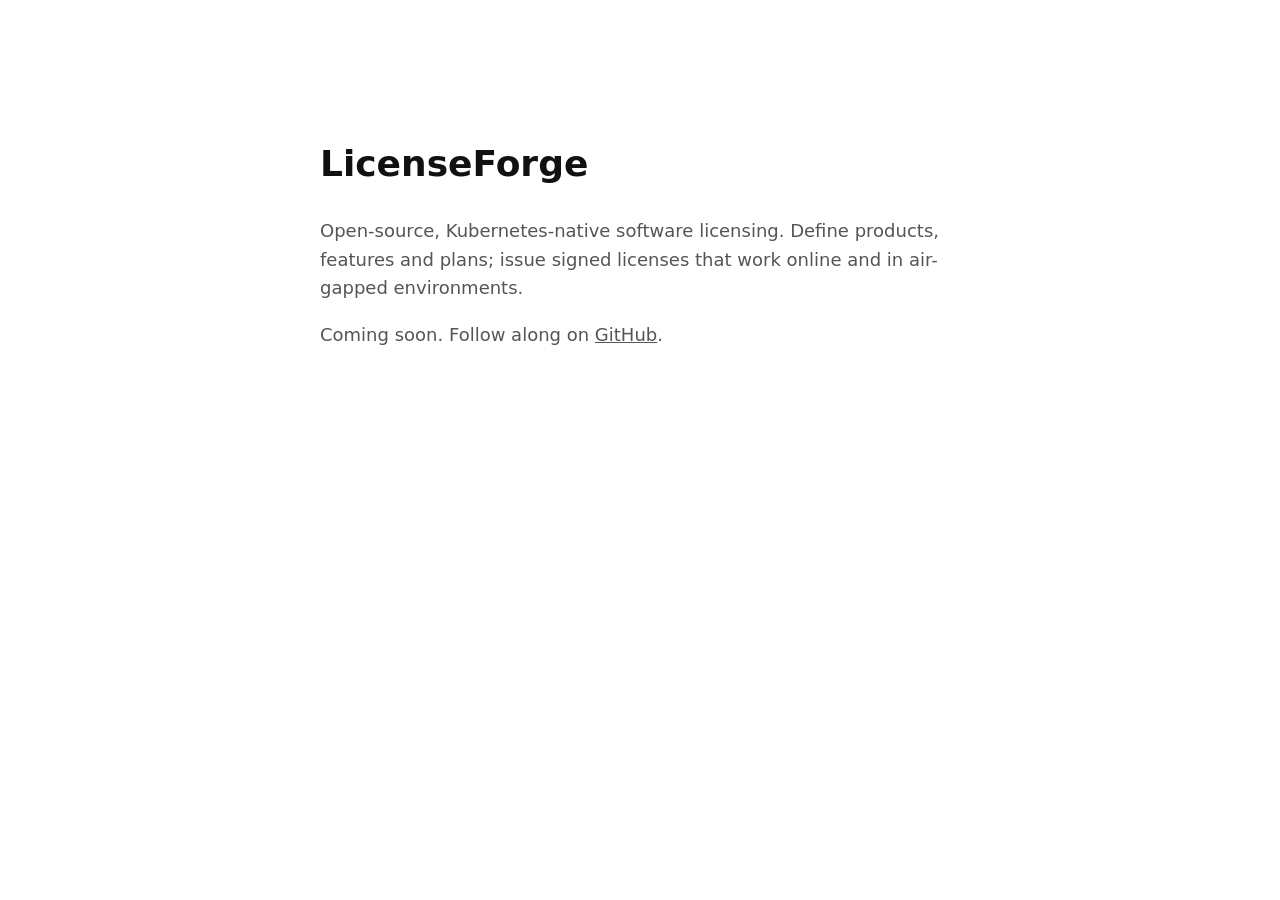
==== index.html @ 1b019e0e "Initial repository setup Signed-off-by: Guilherme Guia <guilherme@pguia.com>" ====
<!doctype html>
<html lang="en">
<head>
  <meta charset="utf-8">
  <meta name="viewport" content="width=device-width, initial-scale=1">
  <title>LicenseForge</title>
  <meta name="description" content="Open-source, Kubernetes-native software licensing. Products, features and plans; signed licenses that work online and air-gapped.">
  <link rel="canonical" href="https://licenseforge.io/">
  <style>
    :root { color-scheme: light dark; --fg: #111; --bg: #fff; --muted: #555; }
    @media (prefers-color-scheme: dark) { :root { --fg: #eee; --bg: #111; --muted: #aaa; } }
    body { margin: 0; font: 18px/1.6 system-ui, sans-serif; color: var(--fg); background: var(--bg); }
    main { max-width: 40rem; margin: 15vh auto; padding: 0 16px; }
    p { color: var(--muted); }
    a { color: inherit; }
  </style>
</head>
<body>
  <main>
    <h1>LicenseForge</h1>
    <p>Open-source, Kubernetes-native software licensing. Define products, features and plans; issue signed licenses that work online and in air-gapped environments.</p>
    <p>Coming soon. Follow along on <a href="https://github.com/licenseforge/licenseforge">GitHub</a>.</p>
  </main>
</body>
</html>
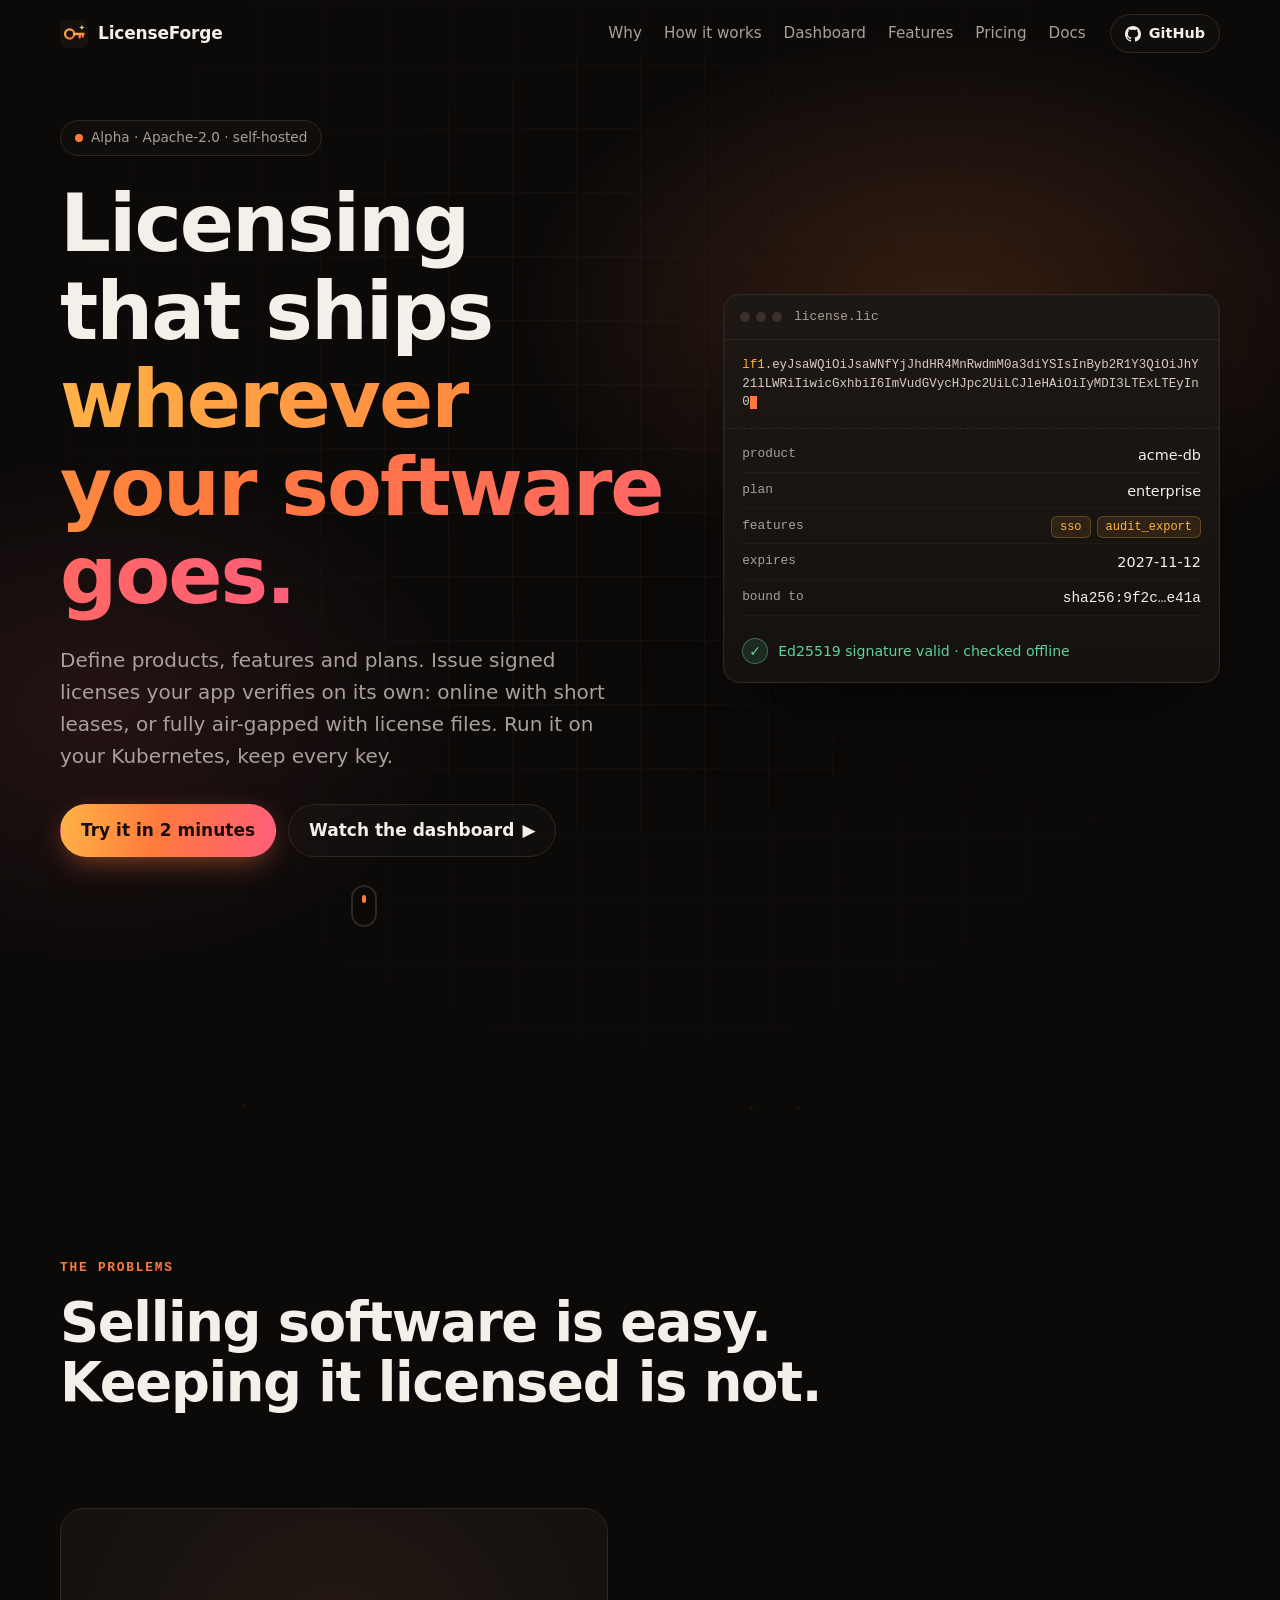
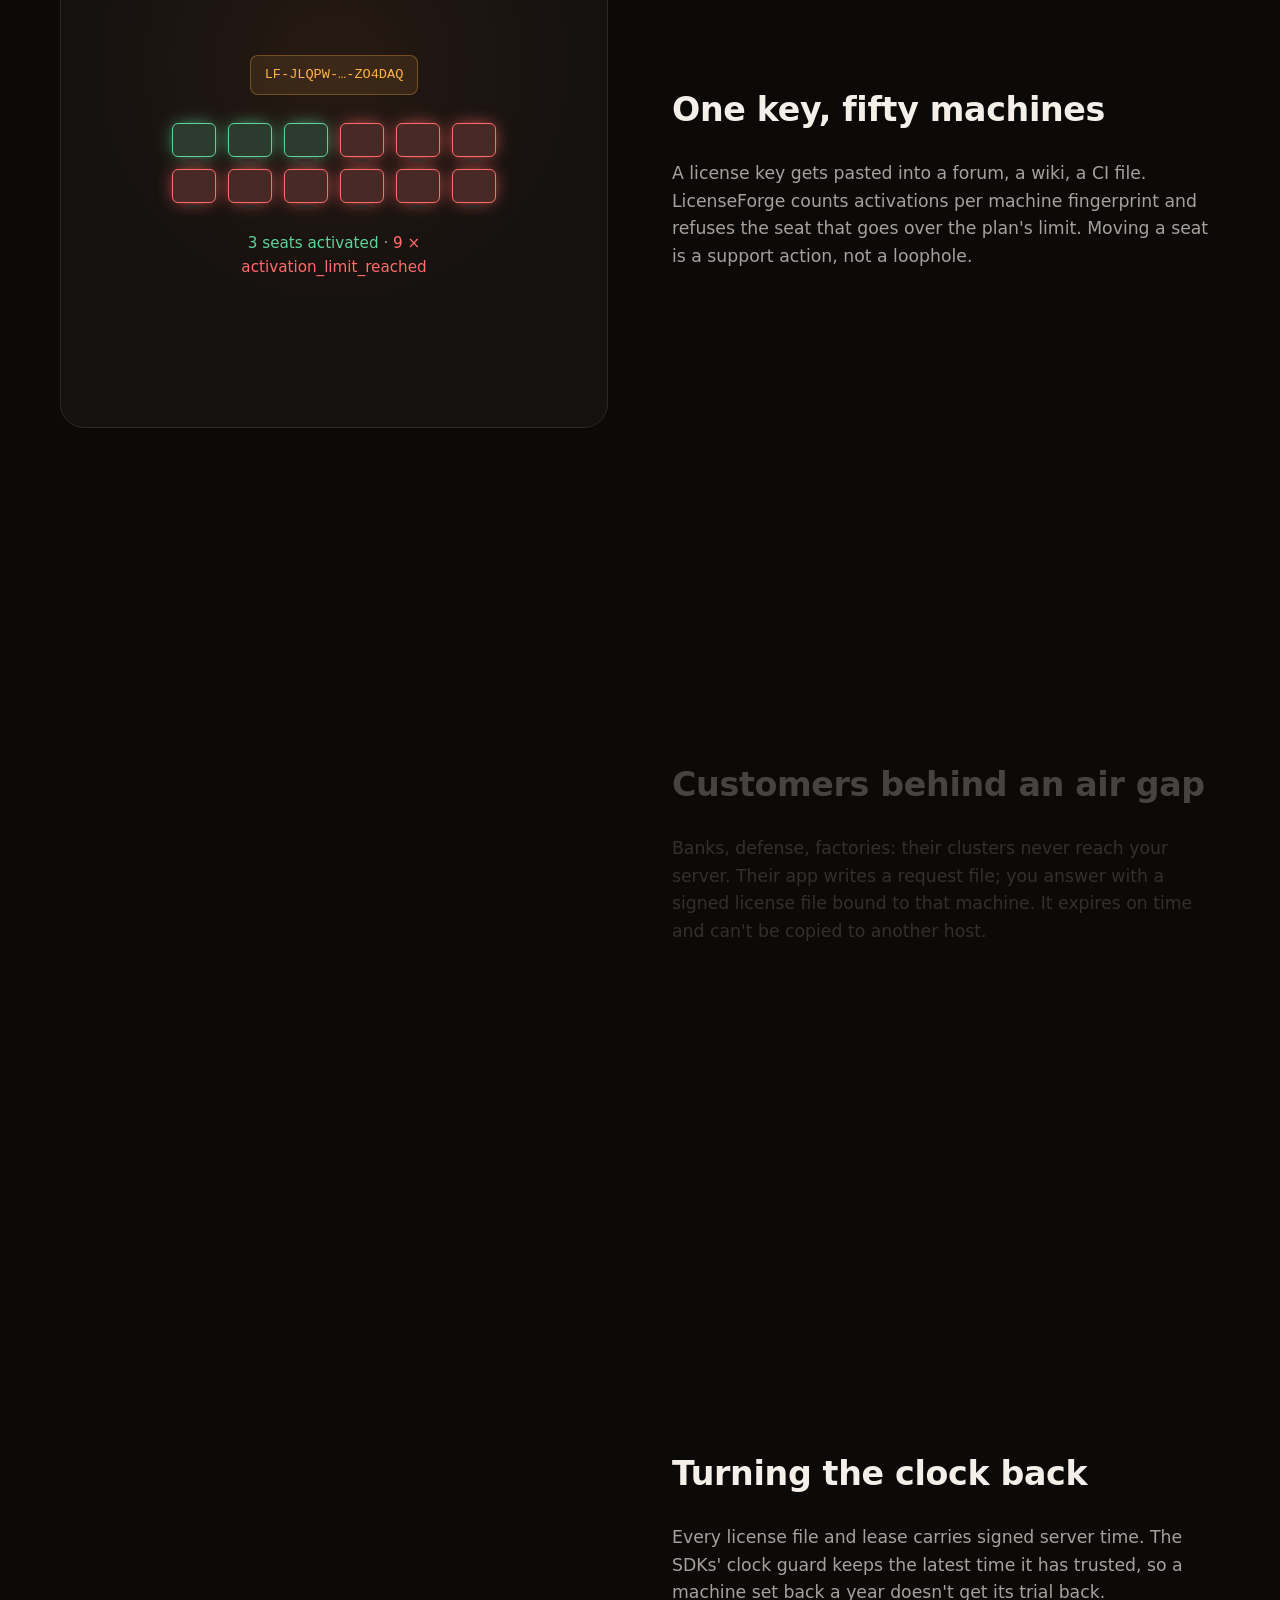
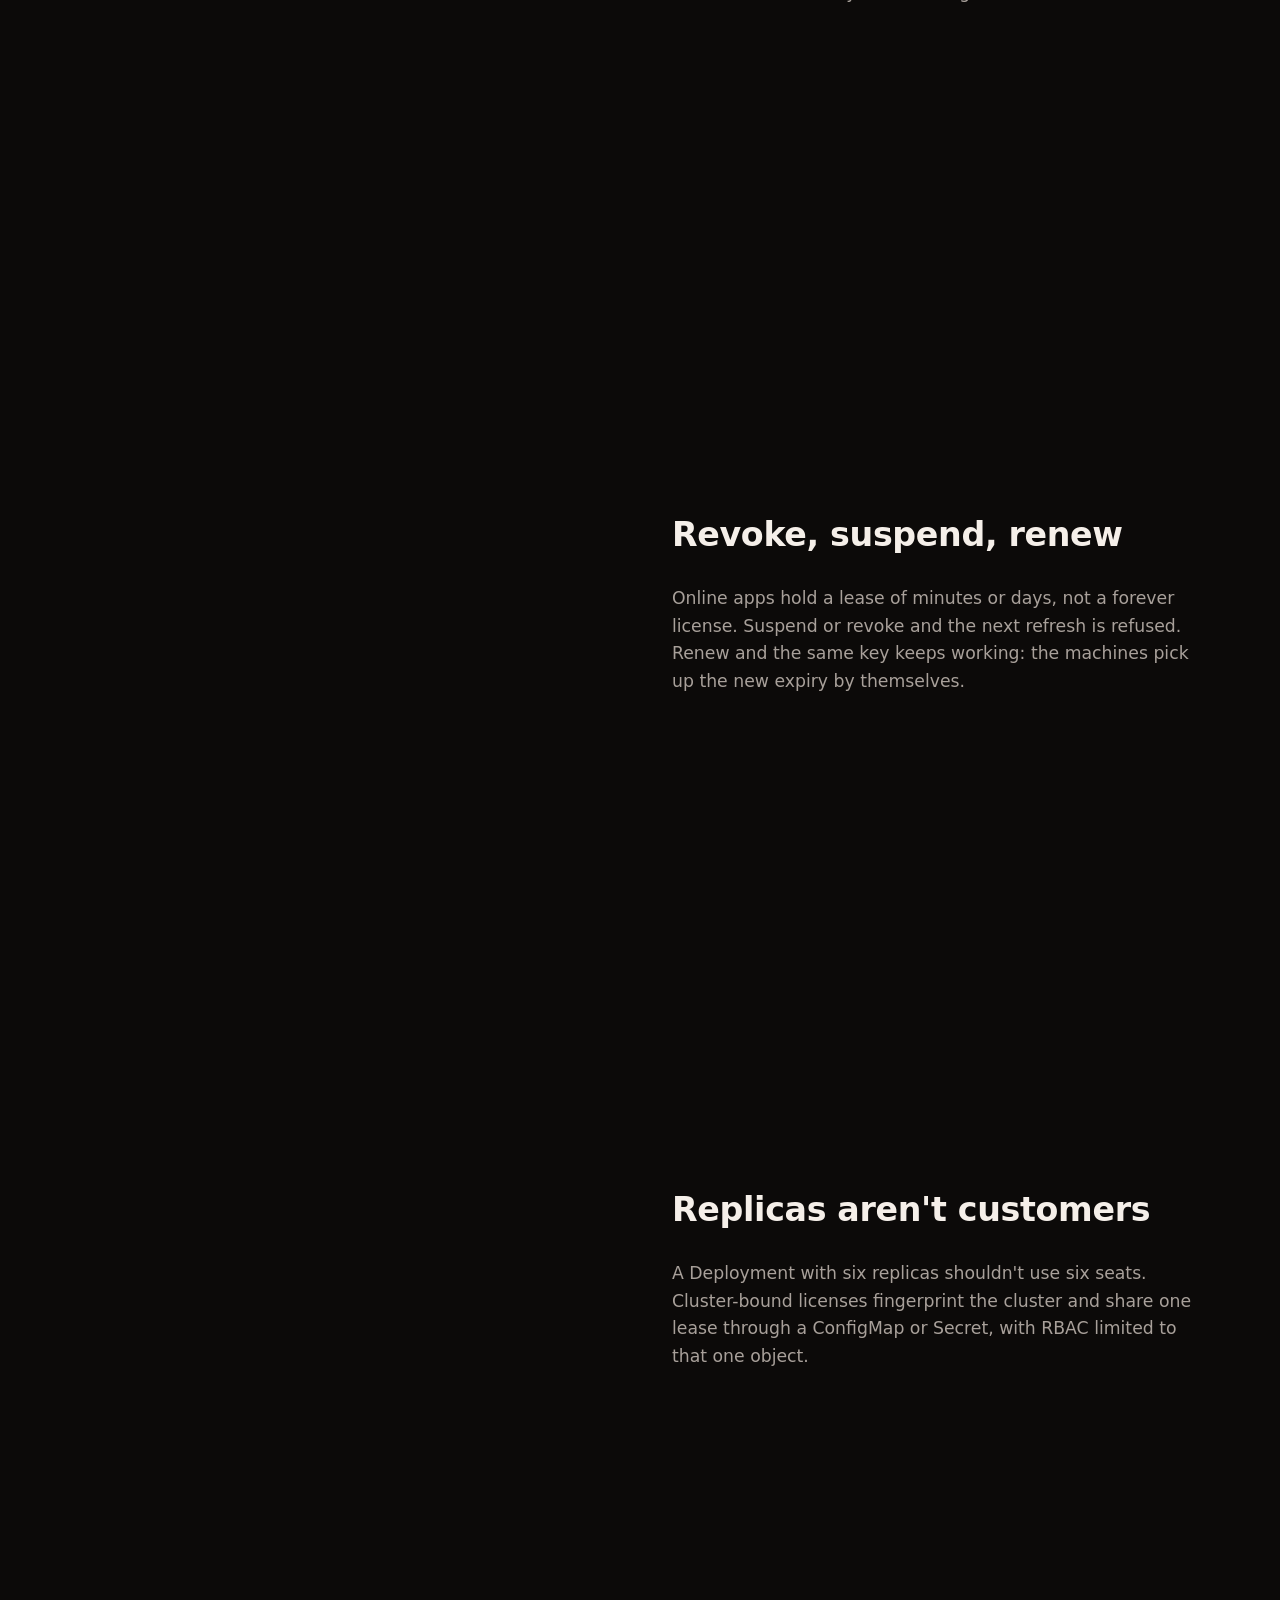
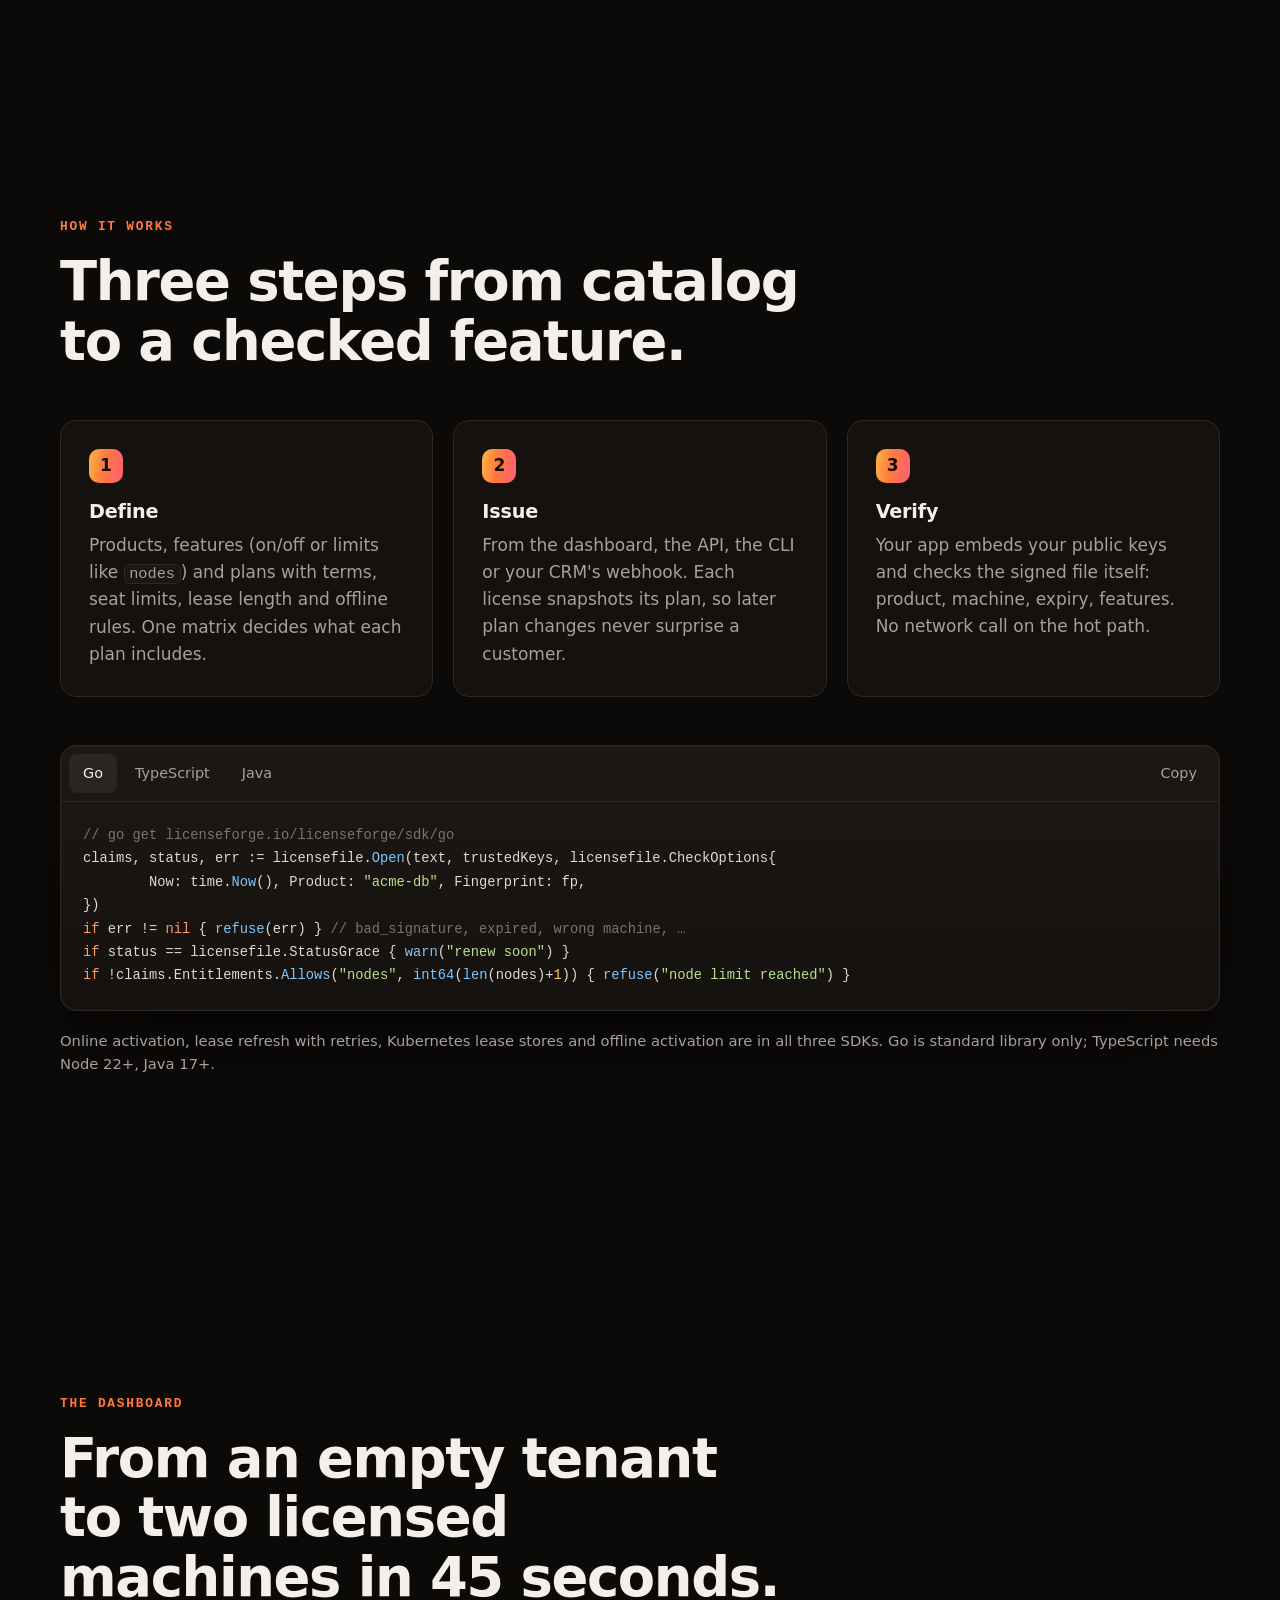
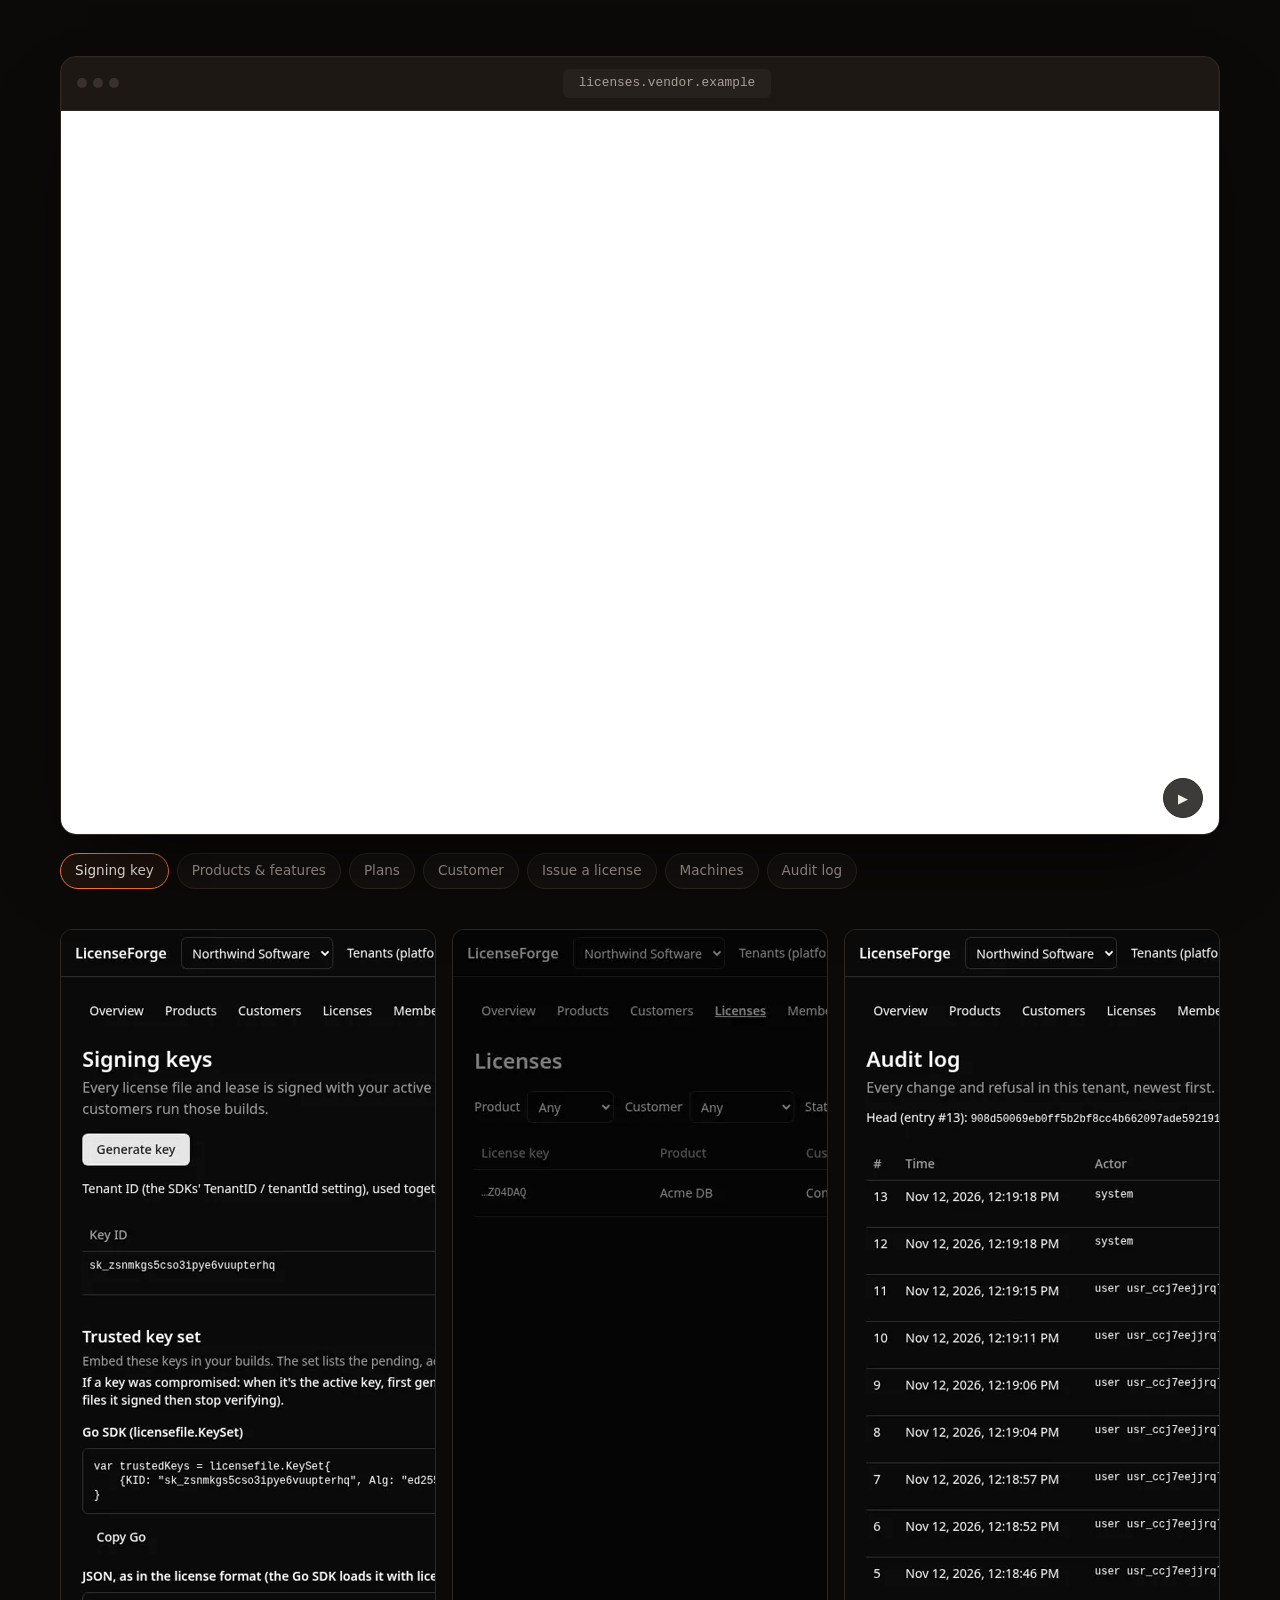
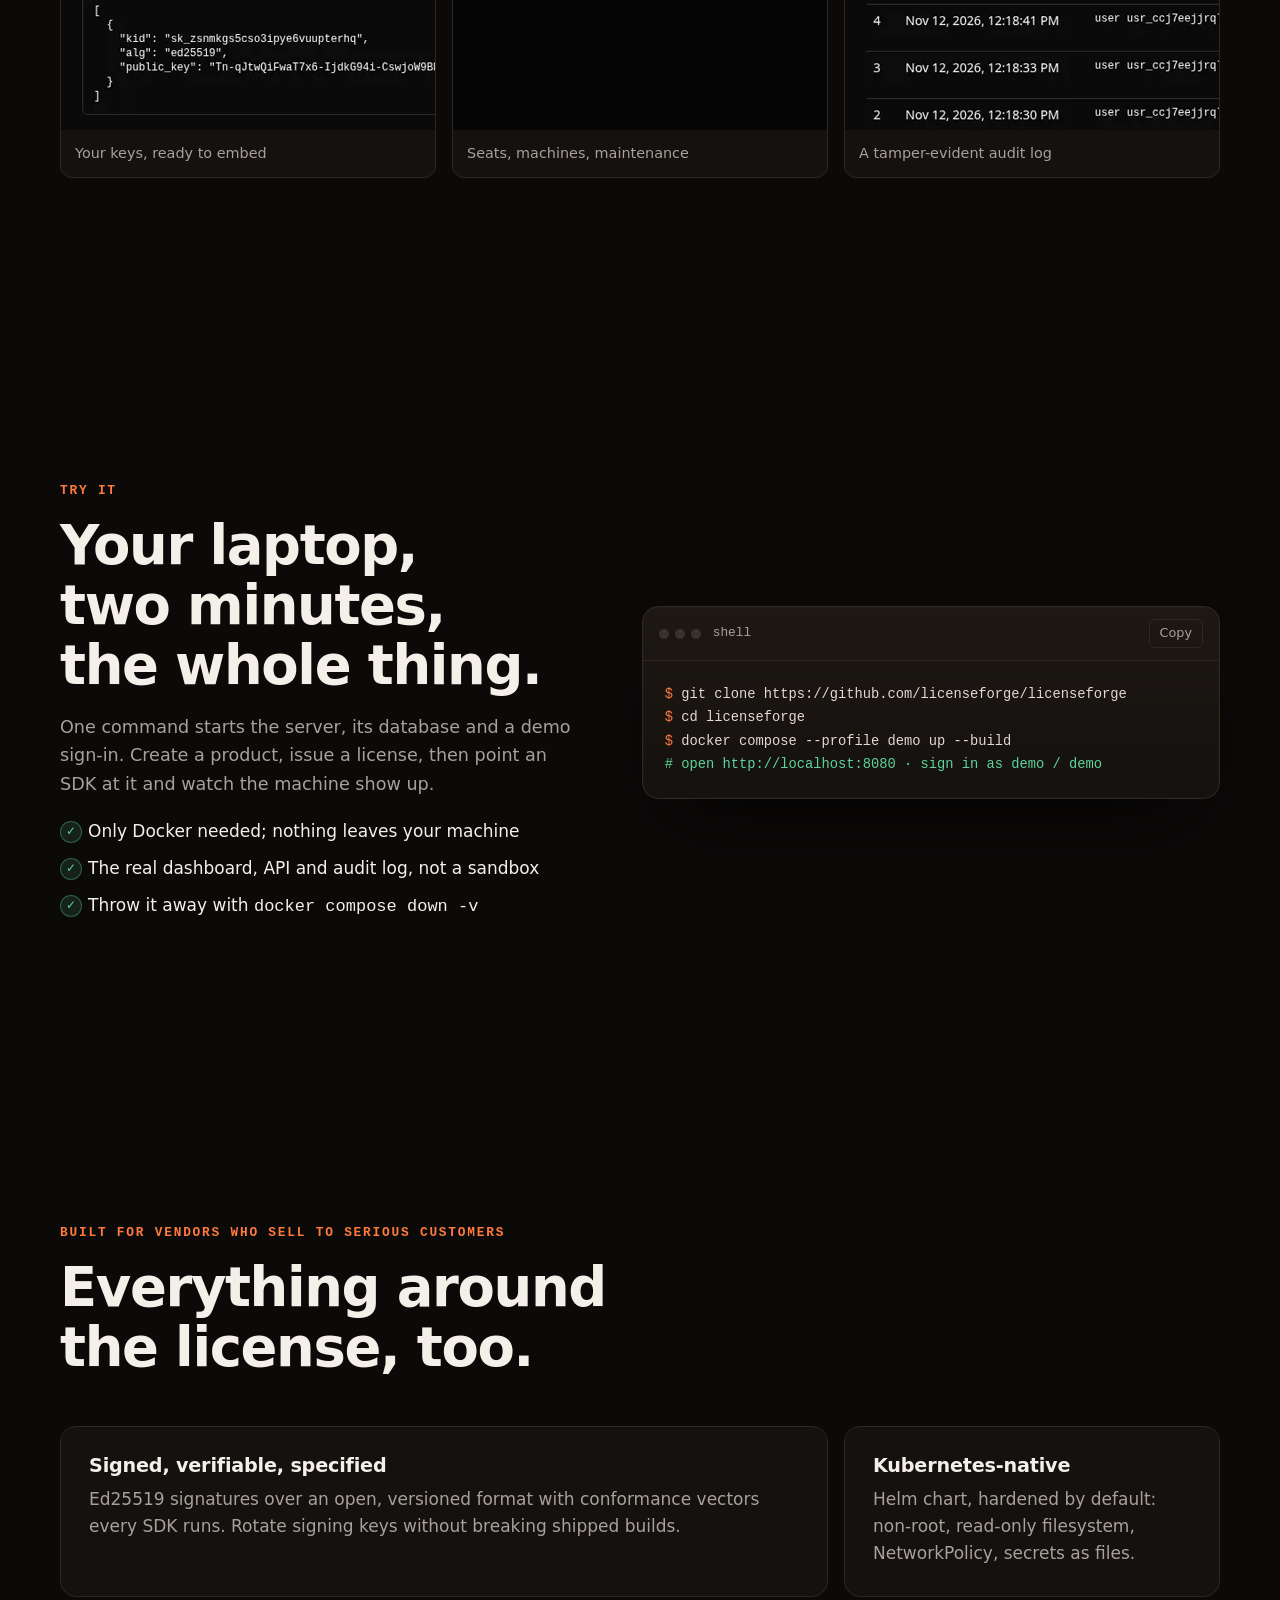
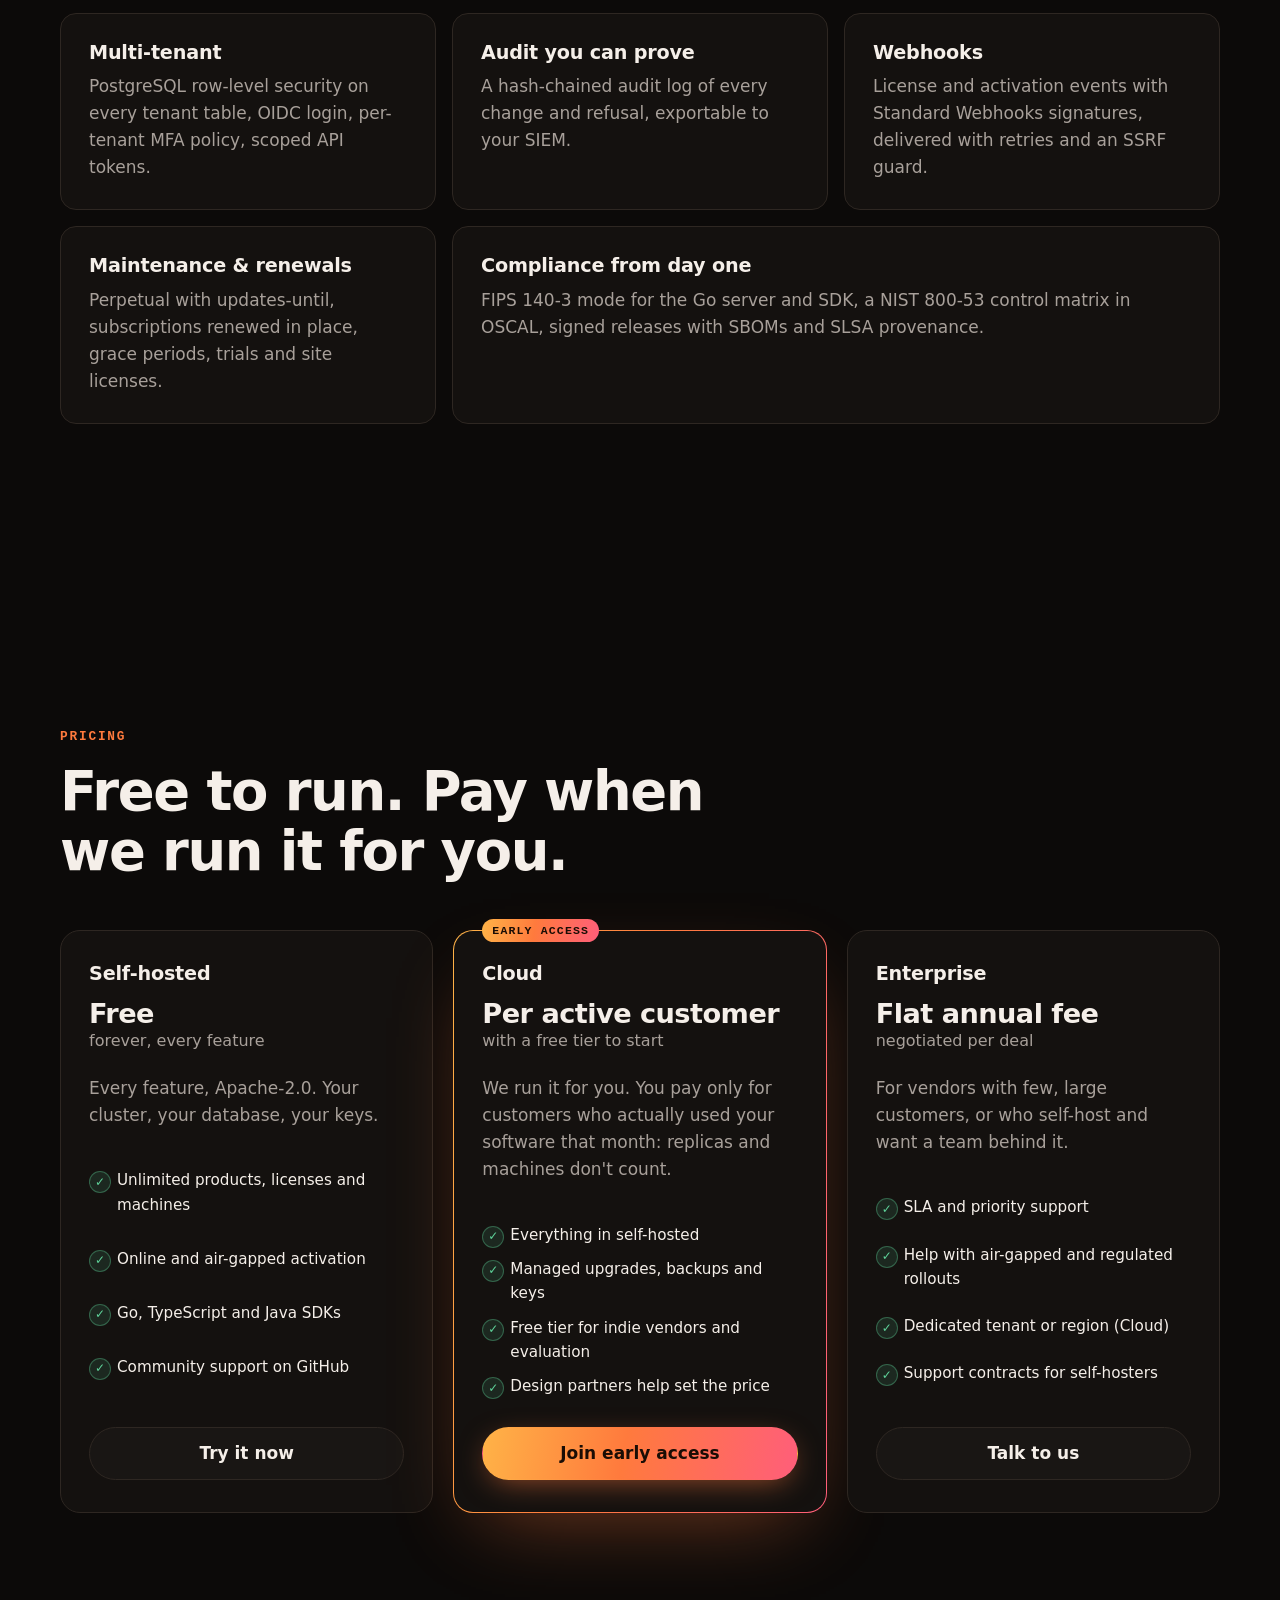
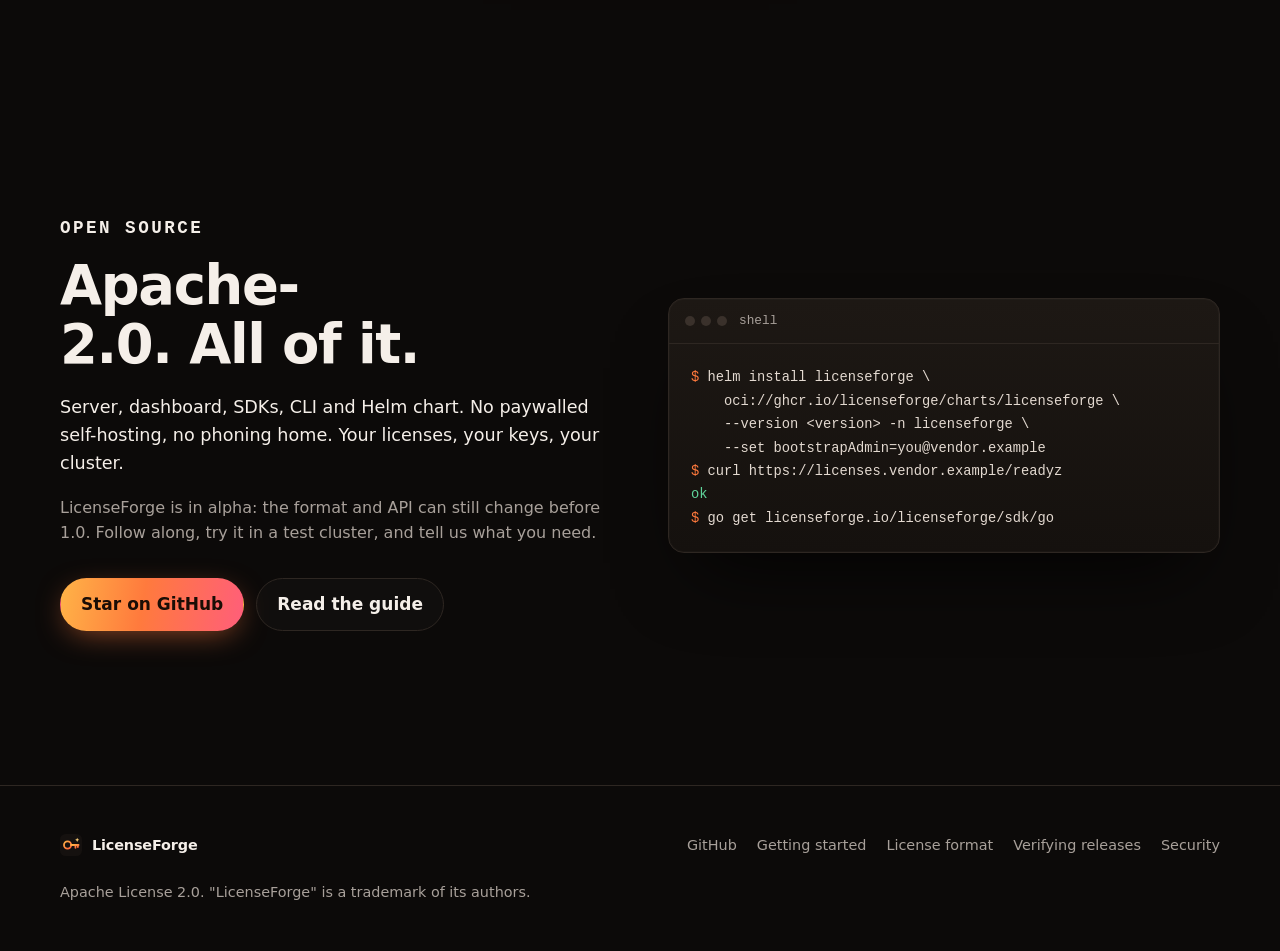
==== commit 3c5f02a4: "feat: landing page with scroll-driven story, dashboard recording and pricing A dependency-free stati" ====
--- a/index.html
+++ b/index.html
@@ -3,23 +3,355 @@
 <head>
   <meta charset="utf-8">
   <meta name="viewport" content="width=device-width, initial-scale=1">
-  <title>LicenseForge</title>
-  <meta name="description" content="Open-source, Kubernetes-native software licensing. Products, features and plans; signed licenses that work online and air-gapped.">
+  <title>LicenseForge: open-source software licensing</title>
+  <meta name="description" content="Open-source, Kubernetes-native software licensing. Define products, features and plans; issue signed licenses that work online and in air-gapped environments. Apache-2.0.">
   <link rel="canonical" href="https://licenseforge.io/">
-  <style>
-    :root { color-scheme: light dark; --fg: #111; --bg: #fff; --muted: #555; }
-    @media (prefers-color-scheme: dark) { :root { --fg: #eee; --bg: #111; --muted: #aaa; } }
-    body { margin: 0; font: 18px/1.6 system-ui, sans-serif; color: var(--fg); background: var(--bg); }
-    main { max-width: 40rem; margin: 15vh auto; padding: 0 16px; }
-    p { color: var(--muted); }
-    a { color: inherit; }
-  </style>
+  <meta name="theme-color" content="#0c0a09">
+  <meta property="og:type" content="website">
+  <meta property="og:title" content="LicenseForge: open-source software licensing">
+  <meta property="og:description" content="Signed licenses that work online and air-gapped. Seats, renewals, revocation and an audit trail, on your own Kubernetes. Apache-2.0.">
+  <meta property="og:url" content="https://licenseforge.io/">
+  <meta property="og:image" content="https://licenseforge.io/assets/media/shot-license.webp">
+  <meta name="twitter:card" content="summary_large_image">
+  <link rel="icon" href="/assets/img/logo.svg" type="image/svg+xml">
+  <script>document.documentElement.classList.add("js")</script>
+  <link rel="stylesheet" href="/assets/css/site.css">
+  <script src="/assets/js/site.js" defer></script>
 </head>
 <body>
-  <main>
-    <h1>LicenseForge</h1>
-    <p>Open-source, Kubernetes-native software licensing. Define products, features and plans; issue signed licenses that work online and in air-gapped environments.</p>
-    <p>Coming soon. Follow along on <a href="https://github.com/licenseforge/licenseforge">GitHub</a>.</p>
+  <a class="skip" href="#main">Skip to content</a>
+  <div class="progress" aria-hidden="true"></div>
+
+  <header class="nav">
+    <a class="brand" href="/" aria-label="LicenseForge home"><img src="/assets/img/logo.svg" alt="" width="28" height="28"><span>LicenseForge</span></a>
+    <nav aria-label="Main">
+      <a href="#problems">Why</a>
+      <a href="#how">How it works</a>
+      <a href="#demo">Dashboard</a>
+      <a href="#features">Features</a>
+      <a href="#pricing">Pricing</a>
+      <a href="https://github.com/licenseforge/licenseforge/blob/main/docs/getting-started.md">Docs</a>
+    </nav>
+    <a class="btn btn-ghost btn-sm" href="https://github.com/licenseforge/licenseforge"><svg aria-hidden="true" viewBox="0 0 16 16" width="16" height="16"><path fill="currentColor" d="M8 0C3.58 0 0 3.58 0 8c0 3.54 2.29 6.53 5.47 7.59.4.07.55-.17.55-.38 0-.19-.01-.82-.01-1.49-2.01.37-2.53-.49-2.69-.94-.09-.23-.48-.94-.82-1.13-.28-.15-.68-.52-.01-.53.63-.01 1.08.58 1.23.82.72 1.21 1.87.87 2.33.66.07-.52.28-.87.51-1.07-1.78-.2-3.64-.89-3.64-3.95 0-.87.31-1.59.82-2.15-.08-.2-.36-1.02.08-2.12 0 0 .67-.21 2.2.82.64-.18 1.32-.27 2-.27.68 0 1.36.09 2 .27 1.53-1.04 2.2-.82 2.2-.82.44 1.1.16 1.92.08 2.12.51.56.82 1.27.82 2.15 0 3.07-1.87 3.75-3.65 3.95.29.25.54.73.54 1.48 0 1.07-.01 1.93-.01 2.2 0 .21.15.46.55.38A8.013 8.013 0 0016 8c0-4.42-3.58-8-8-8z"/></svg>GitHub</a>
+  </header>
+
+  <main id="main">
+    <!-- Hero -->
+    <section class="hero" id="top">
+      <canvas class="embers" aria-hidden="true"></canvas>
+      <div class="hero-copy">
+        <p class="pill reveal"><span class="dot"></span> Alpha · Apache-2.0 · self-hosted</p>
+        <h1 class="reveal">Licensing that ships<br><span class="grad">wherever your software goes.</span></h1>
+        <p class="lede reveal">Define products, features and plans. Issue signed licenses your app verifies on its own: online with short leases, or fully air-gapped with license files. Run it on your Kubernetes, keep every key.</p>
+        <div class="cta reveal">
+          <a class="btn btn-primary" href="#try">Try it in 2 minutes</a>
+          <a class="btn btn-ghost" href="#demo">Watch the dashboard <span aria-hidden="true">▶</span></a>
+        </div>
+      </div>
+
+      <div class="hero-card reveal tilt" aria-label="An example license, signed and verified">
+        <div class="card-head">
+          <span class="dots" aria-hidden="true"><i></i><i></i><i></i></span>
+          <span class="mono muted">license.lic</span>
+        </div>
+        <pre class="mono token" aria-hidden="true"><span class="k">lf1</span>.<span class="typed" data-text="eyJsaWQiOiJsaWNfYjJhdHR4MnRwdmM0a3diYSIsInByb2R1Y3QiOiJhY21lLWRiIiwicGxhbiI6ImVudGVycHJpc2UiLCJleHAiOiIyMDI3LTExLTEyIn0"></span><span class="caret"></span></pre>
+        <dl class="claims">
+          <div><dt>product</dt><dd>acme-db</dd></div>
+          <div><dt>plan</dt><dd>enterprise</dd></div>
+          <div><dt>features</dt><dd><span class="chip">sso</span><span class="chip">audit_export</span></dd></div>
+          <div><dt>expires</dt><dd>2027-11-12</dd></div>
+          <div><dt>bound to</dt><dd class="mono">sha256:9f2c…e41a</dd></div>
+        </dl>
+        <div class="verdict"><span class="seal" aria-hidden="true">✓</span> Ed25519 signature valid · checked offline</div>
+      </div>
+      <a class="scroll-hint" href="#problems" aria-label="Scroll to learn more"><span></span></a>
+    </section>
+
+    <!-- Problems: sticky scrollytelling -->
+    <section class="problems" id="problems" aria-labelledby="problems-title">
+      <div class="problems-intro">
+        <p class="eyebrow reveal">The problems</p>
+        <h2 id="problems-title" class="reveal">Selling software is easy.<br>Keeping it licensed is not.</h2>
+      </div>
+      <div class="story">
+        <div class="stage" aria-hidden="true">
+          <div class="stage-frame">
+            <!-- 1: shared keys -->
+            <div class="scene" data-scene="0">
+              <div class="sc-key mono">LF-JLQPW-…-ZO4DAQ</div>
+              <div class="grid-machines">
+                <i class="m ok"></i><i class="m ok"></i><i class="m ok"></i><i class="m no"></i><i class="m no"></i><i class="m no"></i>
+                <i class="m no"></i><i class="m no"></i><i class="m no"></i><i class="m no"></i><i class="m no"></i><i class="m no"></i>
+              </div>
+              <div class="sc-note"><span class="good">3 seats activated</span> · <span class="bad">9 × activation_limit_reached</span></div>
+            </div>
+            <!-- 2: air gap -->
+            <div class="scene" data-scene="1">
+              <div class="airgap">
+                <div class="zone"><b>Your server</b><span class="muted">LicenseForge</span></div>
+                <div class="wall"><span>air gap</span></div>
+                <div class="zone"><b>Customer site</b><span class="muted">no internet</span></div>
+                <div class="file req mono">lfreq1…</div>
+                <div class="file lic mono">license.lic ✓</div>
+              </div>
+              <div class="sc-note">Request file out, signed license file in. Seats come back with signed receipts.</div>
+            </div>
+            <!-- 3: clock -->
+            <div class="scene" data-scene="2">
+              <div class="clock"><i class="hand h"></i><i class="hand m"></i></div>
+              <div class="sc-note"><span class="bad">Clock set back a year?</span> The clock guard remembers the latest time it has seen. The trial stays over.</div>
+            </div>
+            <!-- 4: revoke & renew -->
+            <div class="scene" data-scene="3">
+              <div class="timeline">
+                <span class="lease"></span><span class="lease"></span><span class="lease"></span><span class="lease cut"></span>
+                <span class="mark revoke">revoked</span>
+              </div>
+              <div class="timeline">
+                <span class="lease"></span><span class="lease"></span><span class="lease"></span><span class="lease"></span><span class="lease"></span>
+                <span class="mark renew">renewed · same key</span>
+              </div>
+              <div class="sc-note">Online use runs on short signed leases. Revoke and the next refresh is refused; renew and it just continues.</div>
+            </div>
+            <!-- 5: kubernetes -->
+            <div class="scene" data-scene="4">
+              <div class="cluster">
+                <span class="label mono">cluster · kube-system uid</span>
+                <i class="pod"></i><i class="pod"></i><i class="pod"></i><i class="pod"></i><i class="pod"></i><i class="pod"></i>
+                <span class="cm mono">ConfigMap: lease</span>
+              </div>
+              <div class="sc-note">Six replicas, one lease, <span class="good">one seat</span>. Scale freely; the license follows the cluster.</div>
+            </div>
+          </div>
+        </div>
+        <ol class="steps">
+          <li class="step" data-step="0">
+            <h3>One key, fifty machines</h3>
+            <p>A license key gets pasted into a forum, a wiki, a CI file. LicenseForge counts activations per machine fingerprint and refuses the seat that goes over the plan's limit. Moving a seat is a support action, not a loophole.</p>
+          </li>
+          <li class="step" data-step="1">
+            <h3>Customers behind an air gap</h3>
+            <p>Banks, defense, factories: their clusters never reach your server. Their app writes a request file; you answer with a signed license file bound to that machine. It expires on time and can't be copied to another host.</p>
+          </li>
+          <li class="step" data-step="2">
+            <h3>Turning the clock back</h3>
+            <p>Every license file and lease carries signed server time. The SDKs' clock guard keeps the latest time it has trusted, so a machine set back a year doesn't get its trial back.</p>
+          </li>
+          <li class="step" data-step="3">
+            <h3>Revoke, suspend, renew</h3>
+            <p>Online apps hold a lease of minutes or days, not a forever license. Suspend or revoke and the next refresh is refused. Renew and the same key keeps working: the machines pick up the new expiry by themselves.</p>
+          </li>
+          <li class="step" data-step="4">
+            <h3>Replicas aren't customers</h3>
+            <p>A Deployment with six replicas shouldn't use six seats. Cluster-bound licenses fingerprint the cluster and share one lease through a ConfigMap or Secret, with RBAC limited to that one object.</p>
+          </li>
+        </ol>
+      </div>
+    </section>
+
+    <!-- How it works -->
+    <section class="how" id="how" aria-labelledby="how-title">
+      <p class="eyebrow reveal">How it works</p>
+      <h2 id="how-title" class="reveal">Three steps from catalog to a checked feature.</h2>
+      <div class="flow">
+        <article class="flow-step reveal">
+          <span class="num">1</span>
+          <h3>Define</h3>
+          <p>Products, features (on/off or limits like <code>nodes</code>) and plans with terms, seat limits, lease length and offline rules. One matrix decides what each plan includes.</p>
+        </article>
+        <article class="flow-step reveal">
+          <span class="num">2</span>
+          <h3>Issue</h3>
+          <p>From the dashboard, the API, the CLI or your CRM's webhook. Each license snapshots its plan, so later plan changes never surprise a customer.</p>
+        </article>
+        <article class="flow-step reveal">
+          <span class="num">3</span>
+          <h3>Verify</h3>
+          <p>Your app embeds your public keys and checks the signed file itself: product, machine, expiry, features. No network call on the hot path.</p>
+        </article>
+      </div>
+
+      <div class="code reveal">
+        <div class="tabs" role="tablist" aria-label="SDK language">
+          <button role="tab" id="tab-go" aria-controls="code-go" aria-selected="true">Go</button>
+          <button role="tab" id="tab-ts" aria-controls="code-ts" aria-selected="false" tabindex="-1">TypeScript</button>
+          <button role="tab" id="tab-java" aria-controls="code-java" aria-selected="false" tabindex="-1">Java</button>
+          <button class="copy" type="button" data-copy>Copy</button>
+        </div>
+<pre role="tabpanel" id="code-go" aria-labelledby="tab-go" class="mono"><code><span class="c">// go get licenseforge.io/licenseforge/sdk/go</span>
+claims, status, err := licensefile.<span class="f">Open</span>(text, trustedKeys, licensefile.CheckOptions{
+	Now: time.<span class="f">Now</span>(), Product: <span class="s">"acme-db"</span>, Fingerprint: fp,
+})
+<span class="k">if</span> err != <span class="k">nil</span> { <span class="f">refuse</span>(err) } <span class="c">// bad_signature, expired, wrong machine, …</span>
+<span class="k">if</span> status == licensefile.StatusGrace { <span class="f">warn</span>(<span class="s">"renew soon"</span>) }
+<span class="k">if</span> !claims.Entitlements.<span class="f">Allows</span>(<span class="s">"nodes"</span>, <span class="f">int64</span>(<span class="f">len</span>(nodes)+<span class="n">1</span>)) { <span class="f">refuse</span>(<span class="s">"node limit reached"</span>) }</code></pre>
+<pre role="tabpanel" id="code-ts" aria-labelledby="tab-ts" class="mono" hidden><code><span class="k">import</span> { open, parseKeySet, LicenseError } <span class="k">from</span> <span class="s">"@licenseforge/sdk"</span>;
+
+<span class="k">const</span> keys = <span class="f">parseKeySet</span>(<span class="f">readFileSync</span>(<span class="s">"./licenseforge-keys.json"</span>));
+<span class="k">try</span> {
+  <span class="k">const</span> { claims, status } = <span class="f">open</span>(licenseText, keys, { now: <span class="k">new</span> <span class="f">Date</span>(), product: <span class="s">"acme-db"</span>, fingerprint });
+  <span class="k">if</span> (status === <span class="s">"grace"</span>) <span class="f">warn</span>(<span class="s">"renew soon"</span>);
+  <span class="k">if</span> (!claims.entitlements.<span class="f">allows</span>(<span class="s">"nodes"</span>, nodes.length + <span class="n">1</span>)) <span class="f">refuse</span>(<span class="s">"node limit reached"</span>);
+} <span class="k">catch</span> (e) {
+  <span class="k">if</span> (e <span class="k">instanceof</span> LicenseError) <span class="f">refuse</span>(e.code); <span class="k">else throw</span> e;
+}</code></pre>
+<pre role="tabpanel" id="code-java" aria-labelledby="tab-java" class="mono" hidden><code><span class="k">try</span> {
+  LicenseFile.Opened lic = LicenseFile.<span class="f">open</span>(Files.<span class="f">readString</span>(Path.<span class="f">of</span>(<span class="s">"license.lic"</span>)), keys,
+      CheckOptions.<span class="f">of</span>(Instant.<span class="f">now</span>(), <span class="s">"acme-db"</span>).<span class="f">withFingerprint</span>(fingerprint));
+  <span class="k">if</span> (lic.<span class="f">status</span>() == LicenseFile.Status.GRACE) <span class="f">warn</span>(<span class="s">"renew soon"</span>);
+  <span class="k">if</span> (!lic.<span class="f">claims</span>().<span class="f">entitlements</span>().<span class="f">allows</span>(<span class="s">"nodes"</span>, nodes.<span class="f">size</span>() + <span class="n">1</span>)) <span class="f">refuse</span>(<span class="s">"node limit reached"</span>);
+} <span class="k">catch</span> (LicenseException e) {
+  <span class="f">refuse</span>(e.<span class="f">code</span>().<span class="f">spec</span>());
+}</code></pre>
+      </div>
+      <p class="fine reveal">Online activation, lease refresh with retries, Kubernetes lease stores and offline activation are in all three SDKs. Go is standard library only; TypeScript needs Node 22+, Java 17+.</p>
+    </section>
+
+    <!-- Demo video -->
+    <section class="demo" id="demo" aria-labelledby="demo-title">
+      <p class="eyebrow reveal">The dashboard</p>
+      <h2 id="demo-title" class="reveal">From an empty tenant to two licensed machines in 45 seconds.</h2>
+      <div class="browser reveal">
+        <div class="card-head"><span class="dots" aria-hidden="true"><i></i><i></i><i></i></span><span class="url mono">licenses.vendor.example</span></div>
+        <video class="demo-video" muted playsinline loop preload="none" poster="/assets/media/demo-poster.webp" aria-label="Screen recording of the LicenseForge dashboard: generating a signing key, creating a product with features and plans, adding a customer, issuing a license, two machines activating, and the audit log.">
+          <source src="/assets/media/demo.webm" type="video/webm">
+          <source src="/assets/media/demo.mp4" type="video/mp4">
+        </video>
+        <button class="play" type="button" aria-label="Pause video" hidden>❚❚</button>
+      </div>
+      <div class="chapters reveal" role="group" aria-label="Jump to a part of the video">
+        <button data-t="0">Signing key</button>
+        <button data-t="3.7">Products &amp; features</button>
+        <button data-t="14.8">Plans</button>
+        <button data-t="25.9">Customer</button>
+        <button data-t="29.6">Issue a license</button>
+        <button data-t="37">Machines</button>
+        <button data-t="40.7">Audit log</button>
+      </div>
+      <div class="shots">
+        <button class="shot reveal" data-full="/assets/media/shot-keys.webp"><img src="/assets/media/shot-keys.webp" alt="Signing keys page with the tenant ID and the trusted key set as Go and JSON" loading="lazy" width="1280" height="800"><span>Your keys, ready to embed</span></button>
+        <button class="shot reveal" data-full="/assets/media/shot-license.webp"><img src="/assets/media/shot-license.webp" alt="A license with its expiry, entitlements and two activated machines" loading="lazy" width="1280" height="800"><span>Seats, machines, maintenance</span></button>
+        <button class="shot reveal" data-full="/assets/media/shot-audit.webp"><img src="/assets/media/shot-audit.webp" alt="The hash-chained audit log listing every change" loading="lazy" width="1280" height="800"><span>A tamper-evident audit log</span></button>
+      </div>
+      <dialog class="lightbox" aria-label="Screenshot"><img alt=""><form method="dialog"><button aria-label="Close">✕</button></form></dialog>
+    </section>
+
+    <!-- Try it -->
+    <section class="try" id="try" aria-labelledby="try-title">
+      <div class="try-copy">
+        <p class="eyebrow reveal">Try it</p>
+        <h2 id="try-title" class="reveal">Your laptop, two minutes, the whole thing.</h2>
+        <p class="reveal">One command starts the server, its database and a demo sign-in. Create a product, issue a license, then point an SDK at it and watch the machine show up.</p>
+        <ul class="checks reveal">
+          <li>Only Docker needed; nothing leaves your machine</li>
+          <li>The real dashboard, API and audit log, not a sandbox</li>
+          <li>Throw it away with <code>docker compose down -v</code></li>
+        </ul>
+      </div>
+      <div class="term reveal">
+        <div class="card-head"><span class="dots" aria-hidden="true"><i></i><i></i><i></i></span><span class="mono muted">shell</span><button class="copy" type="button" data-copy>Copy</button></div>
+<pre class="mono" aria-label="Commands to run LicenseForge locally"><code><span class="p">$</span> git clone https://github.com/licenseforge/licenseforge
+<span class="p">$</span> cd licenseforge
+<span class="p">$</span> docker compose --profile demo up --build
+<span class="o"># open http://localhost:8080 · sign in as demo / demo</span></code></pre>
+      </div>
+    </section>
+
+    <!-- Features -->
+    <section class="features" id="features" aria-labelledby="features-title">
+      <p class="eyebrow reveal">Built for vendors who sell to serious customers</p>
+      <h2 id="features-title" class="reveal">Everything around the license, too.</h2>
+      <div class="bento">
+        <article class="tile wide reveal"><h3>Signed, verifiable, specified</h3><p>Ed25519 signatures over an open, versioned format with conformance vectors every SDK runs. Rotate signing keys without breaking shipped builds.</p></article>
+        <article class="tile reveal"><h3>Kubernetes-native</h3><p>Helm chart, hardened by default: non-root, read-only filesystem, NetworkPolicy, secrets as files.</p></article>
+        <article class="tile reveal"><h3>Multi-tenant</h3><p>PostgreSQL row-level security on every tenant table, OIDC login, per-tenant MFA policy, scoped API tokens.</p></article>
+        <article class="tile reveal"><h3>Audit you can prove</h3><p>A hash-chained audit log of every change and refusal, exportable to your SIEM.</p></article>
+        <article class="tile reveal"><h3>Webhooks</h3><p>License and activation events with Standard Webhooks signatures, delivered with retries and an SSRF guard.</p></article>
+        <article class="tile reveal"><h3>Maintenance &amp; renewals</h3><p>Perpetual with updates-until, subscriptions renewed in place, grace periods, trials and site licenses.</p></article>
+        <article class="tile wide reveal"><h3>Compliance from day one</h3><p>FIPS 140-3 mode for the Go server and SDK, a NIST 800-53 control matrix in OSCAL, signed releases with SBOMs and SLSA provenance.</p></article>
+      </div>
+    </section>
+
+    <!-- Pricing -->
+    <section class="pricing" id="pricing" aria-labelledby="pricing-title">
+      <p class="eyebrow reveal">Pricing</p>
+      <h2 id="pricing-title" class="reveal">Free to run. Pay when we run it for you.</h2>
+      <div class="plans">
+        <article class="plan reveal">
+          <h3>Self-hosted</h3>
+          <p class="price">Free<span>forever, every feature</span></p>
+          <p class="muted">Every feature, Apache-2.0. Your cluster, your database, your keys.</p>
+          <ul class="checks">
+            <li>Unlimited products, licenses and machines</li>
+            <li>Online and air-gapped activation</li>
+            <li>Go, TypeScript and Java SDKs</li>
+            <li>Community support on GitHub</li>
+          </ul>
+          <a class="btn btn-ghost" href="#try">Try it now</a>
+        </article>
+        <article class="plan featured reveal">
+          <span class="badge">Early access</span>
+          <h3>Cloud</h3>
+          <p class="price">Per active customer<span>with a free tier to start</span></p>
+          <p class="muted">We run it for you. You pay only for customers who actually used your software that month: replicas and machines don't count.</p>
+          <ul class="checks">
+            <li>Everything in self-hosted</li>
+            <li>Managed upgrades, backups and keys</li>
+            <li>Free tier for indie vendors and evaluation</li>
+            <li>Design partners help set the price</li>
+          </ul>
+          <a class="btn btn-primary" href="https://github.com/licenseforge/licenseforge/discussions">Join early access</a>
+        </article>
+        <article class="plan reveal">
+          <h3>Enterprise</h3>
+          <p class="price">Flat annual fee<span>negotiated per deal</span></p>
+          <p class="muted">For vendors with few, large customers, or who self-host and want a team behind it.</p>
+          <ul class="checks">
+            <li>SLA and priority support</li>
+            <li>Help with air-gapped and regulated rollouts</li>
+            <li>Dedicated tenant or region (Cloud)</li>
+            <li>Support contracts for self-hosters</li>
+          </ul>
+          <a class="btn btn-ghost" href="https://github.com/licenseforge/licenseforge/discussions">Talk to us</a>
+        </article>
+      </div>
+    </section>
+
+    <!-- Open source -->
+    <section class="oss" id="open-source" aria-labelledby="oss-title">
+      <div class="oss-copy">
+        <p class="eyebrow reveal">Open source</p>
+        <h2 id="oss-title" class="reveal">Apache-2.0. All of it.</h2>
+        <p class="reveal">Server, dashboard, SDKs, CLI and Helm chart. No paywalled self-hosting, no phoning home. Your licenses, your keys, your cluster.</p>
+        <p class="reveal muted">LicenseForge is in alpha: the format and API can still change before 1.0. Follow along, try it in a test cluster, and tell us what you need.</p>
+        <div class="cta reveal">
+          <a class="btn btn-primary" href="https://github.com/licenseforge/licenseforge">Star on GitHub</a>
+          <a class="btn btn-ghost" href="https://github.com/licenseforge/licenseforge/blob/main/docs/getting-started.md">Read the guide</a>
+        </div>
+      </div>
+      <div class="term reveal">
+        <div class="card-head"><span class="dots" aria-hidden="true"><i></i><i></i><i></i></span><span class="mono muted">shell</span></div>
+<pre class="mono" aria-label="Install commands"><code><span class="p">$</span> helm install licenseforge \
+    oci://ghcr.io/licenseforge/charts/licenseforge \
+    --version &lt;version&gt; -n licenseforge \
+    --set bootstrapAdmin=you@vendor.example
+<span class="p">$</span> curl https://licenses.vendor.example/readyz
+<span class="o">ok</span>
+<span class="p">$</span> go get licenseforge.io/licenseforge/sdk/go</code></pre>
+      </div>
+    </section>
   </main>
+
+  <footer class="foot">
+    <div class="brand"><img src="/assets/img/logo.svg" alt="" width="22" height="22"><span>LicenseForge</span></div>
+    <nav aria-label="Footer">
+      <a href="https://github.com/licenseforge/licenseforge">GitHub</a>
+      <a href="https://github.com/licenseforge/licenseforge/blob/main/docs/getting-started.md">Getting started</a>
+      <a href="https://github.com/licenseforge/licenseforge/blob/main/spec/license-format.md">License format</a>
+      <a href="https://github.com/licenseforge/licenseforge/blob/main/docs/verifying-releases.md">Verifying releases</a>
+      <a href="https://github.com/licenseforge/.github/blob/main/SECURITY.md">Security</a>
+    </nav>
+    <p class="muted">Apache License 2.0. "LicenseForge" is a trademark of its authors.</p>
+  </footer>
 </body>
 </html>
--- a/assets/css/site.css
+++ b/assets/css/site.css
@@ -0,0 +1,267 @@
+/* LicenseForge landing page. No build step, no dependencies. */
+:root {
+  color-scheme: dark;
+  --bg: #0c0a09;
+  --bg-2: #14110f;
+  --card: #1a1613;
+  --line: #2e2722;
+  --fg: #f5efe9;
+  --muted: #a8a09a;
+  --ember: #ff7a3d;
+  --amber: #ffb347;
+  --rose: #ff5e7a;
+  --good: #5fd39a;
+  --bad: #ff6b6b;
+  --cool: #7cc7ff;
+  --grad: linear-gradient(100deg, var(--amber), var(--ember) 45%, var(--rose));
+  --radius: 16px;
+  --mono: ui-monospace, "SF Mono", "Cascadia Code", "JetBrains Mono", Menlo, Consolas, monospace;
+  --sans: ui-sans-serif, system-ui, -apple-system, "Segoe UI", Roboto, "Helvetica Neue", Arial, sans-serif;
+  --ease: cubic-bezier(.2, .8, .2, 1);
+}
+* { box-sizing: border-box; }
+html { scroll-behavior: smooth; scroll-padding-top: 80px; }
+body { margin: 0; background: var(--bg); color: var(--fg); font: 17px/1.6 var(--sans); -webkit-font-smoothing: antialiased; overflow-x: hidden; }
+img, video { max-width: 100%; display: block; }
+a { color: inherit; }
+code, .mono { font-family: var(--mono); }
+p code { background: var(--card); border: 1px solid var(--line); border-radius: 6px; padding: 0 .3em; font-size: .9em; }
+h1, h2, h3 { line-height: 1.1; letter-spacing: -.025em; margin: 0; }
+h2 { font-size: clamp(2rem, 4.5vw, 3.4rem); max-width: 24ch; text-wrap: balance; }
+h3 { font-size: 1.2rem; letter-spacing: -.01em; }
+.muted { color: var(--muted); }
+.grad { background: var(--grad); -webkit-background-clip: text; background-clip: text; color: transparent; }
+.skip { position: absolute; left: -999px; top: 8px; background: var(--fg); color: var(--bg); padding: 8px 12px; border-radius: 8px; z-index: 100; }
+.skip:focus { left: 16px; }
+:focus-visible { outline: 2px solid var(--amber); outline-offset: 3px; border-radius: 6px; }
+section { padding: clamp(80px, 12vw, 160px) max(16px, calc((100vw - 1160px) / 2)); position: relative; }
+.eyebrow { color: var(--ember); font: 600 .8rem/1 var(--mono); text-transform: uppercase; letter-spacing: .14em; margin: 0 0 18px; }
+
+/* Scroll progress */
+.progress { position: fixed; inset: 0 0 auto 0; height: 2px; background: var(--grad); transform-origin: 0 50%; transform: scaleX(var(--p, 0)); z-index: 60; }
+
+/* Nav */
+.nav { position: fixed; inset: 0 0 auto 0; z-index: 50; display: flex; align-items: center; gap: 24px; padding: 14px max(16px, calc((100vw - 1160px) / 2)); transition: background .3s, border-color .3s, backdrop-filter .3s; border-bottom: 1px solid transparent; }
+.nav.scrolled { background: rgba(12, 10, 9, .72); backdrop-filter: blur(14px) saturate(140%); -webkit-backdrop-filter: blur(14px) saturate(140%); border-color: var(--line); }
+.brand { display: flex; align-items: center; gap: 10px; font-weight: 700; text-decoration: none; letter-spacing: -.01em; }
+.nav nav { display: flex; gap: 22px; margin-left: auto; }
+.nav nav a { text-decoration: none; color: var(--muted); font-size: .95rem; transition: color .2s; }
+.nav nav a:hover { color: var(--fg); }
+@media (max-width: 760px) { .nav nav { display: none; } .nav .btn { margin-left: auto; } }
+
+/* Buttons */
+.btn { display: inline-flex; align-items: center; gap: 8px; padding: 12px 20px; border-radius: 999px; font-weight: 600; text-decoration: none; border: 1px solid transparent; transition: transform .2s var(--ease), box-shadow .3s, background .2s, border-color .2s; }
+.btn-sm { padding: 7px 14px; font-size: .9rem; }
+.btn-primary { background: var(--grad); color: #1a0d05; box-shadow: 0 8px 30px -8px rgba(255, 122, 61, .6); }
+.btn-primary:hover { transform: translateY(-2px); box-shadow: 0 14px 40px -8px rgba(255, 122, 61, .75); }
+.btn-ghost { border-color: var(--line); background: rgba(255, 255, 255, .02); }
+.btn-ghost:hover { border-color: #4a3f37; background: rgba(255, 255, 255, .05); }
+.cta { display: flex; flex-wrap: wrap; gap: 12px; margin-top: 32px; }
+
+/* Reveal on scroll */
+.js .reveal { opacity: 0; transform: translateY(24px); transition: opacity .8s var(--ease), transform .8s var(--ease); transition-delay: var(--d, 0s); }
+.reveal.in { opacity: 1; transform: none; }
+
+/* Hero */
+.hero { min-height: 100svh; display: grid; grid-template-columns: 1.1fr .9fr; align-items: center; gap: 56px; padding-top: 120px; overflow: hidden; }
+.hero::before { content: ""; position: absolute; inset: -20% -10% auto; height: 120%; background: radial-gradient(600px 400px at 70% 40%, rgba(255, 122, 61, .18), transparent 70%), radial-gradient(500px 360px at 15% 70%, rgba(255, 94, 122, .10), transparent 70%); pointer-events: none; }
+.hero::after { content: ""; position: absolute; inset: 0; background-image: linear-gradient(var(--line) 1px, transparent 1px), linear-gradient(90deg, var(--line) 1px, transparent 1px); background-size: 64px 64px; opacity: .25; mask-image: radial-gradient(ellipse at 50% 40%, #000 20%, transparent 70%); -webkit-mask-image: radial-gradient(ellipse at 50% 40%, #000 20%, transparent 70%); pointer-events: none; }
+.embers { position: absolute; inset: 0; width: 100%; height: 100%; pointer-events: none; z-index: 0; }
+.hero > *:not(.embers) { position: relative; z-index: 1; }
+.hero h1 { font-size: clamp(2.6rem, 6.4vw, 5rem); font-weight: 800; }
+.lede { font-size: clamp(1.05rem, 1.6vw, 1.25rem); color: var(--muted); max-width: 36rem; margin: 24px 0 0; }
+.pill { display: inline-flex; align-items: center; gap: 8px; padding: 6px 14px; border: 1px solid var(--line); border-radius: 999px; font-size: .85rem; color: var(--muted); margin: 0 0 24px; background: rgba(255, 255, 255, .02); }
+.dot { width: 8px; height: 8px; border-radius: 50%; background: var(--ember); box-shadow: 0 0 0 0 rgba(255, 122, 61, .7); animation: pulse 2s infinite; }
+@keyframes pulse { 70% { box-shadow: 0 0 0 10px rgba(255, 122, 61, 0); } 100% { box-shadow: 0 0 0 0 rgba(255, 122, 61, 0); } }
+.hero-copy .reveal:nth-child(2) { --d: .08s; } .hero-copy .reveal:nth-child(3) { --d: .16s; } .hero-copy .reveal:nth-child(4) { --d: .24s; }
+
+.hero-card, .browser, .term, .code { background: linear-gradient(180deg, #1d1814, #15110e); border: 1px solid var(--line); border-radius: var(--radius); box-shadow: 0 40px 80px -30px rgba(0, 0, 0, .8), 0 0 0 1px rgba(255, 255, 255, .02) inset; }
+.hero-card { padding: 0 0 18px; --rx: 0deg; --ry: 0deg; transform: perspective(1000px) rotateX(var(--rx)) rotateY(var(--ry)); transition: transform .3s var(--ease), opacity .8s var(--ease); --d: .3s; }
+.js .hero-card.reveal:not(.in) { transform: perspective(1000px) translateY(30px) rotateX(8deg); }
+.card-head { display: flex; align-items: center; gap: 12px; padding: 12px 16px; border-bottom: 1px solid var(--line); font-size: .8rem; }
+.dots { display: flex; gap: 6px; } .dots i { width: 10px; height: 10px; border-radius: 50%; background: #3a312b; }
+.token { margin: 0; padding: 16px 18px; font-size: .78rem; line-height: 1.5; color: #d6cbc2; white-space: pre-wrap; word-break: break-all; min-height: 6.2em; border-bottom: 1px dashed var(--line); }
+.token .k { color: var(--amber); }
+.caret { display: inline-block; width: 7px; height: 1.05em; background: var(--ember); vertical-align: text-bottom; animation: blink 1s steps(1) infinite; }
+@keyframes blink { 50% { opacity: 0; } }
+.claims { margin: 0; padding: 10px 18px; display: grid; gap: 2px; font-size: .9rem; }
+.claims div { display: flex; justify-content: space-between; gap: 16px; padding: 5px 0; border-bottom: 1px solid rgba(255, 255, 255, .04); opacity: 0; transform: translateX(-8px); transition: opacity .5s var(--ease), transform .5s var(--ease); }
+.hero-card.signed .claims div { opacity: 1; transform: none; }
+.hero-card.signed .claims div:nth-child(2) { transition-delay: .08s; } .hero-card.signed .claims div:nth-child(3) { transition-delay: .16s; } .hero-card.signed .claims div:nth-child(4) { transition-delay: .24s; } .hero-card.signed .claims div:nth-child(5) { transition-delay: .32s; }
+.claims dt { color: var(--muted); font-family: var(--mono); font-size: .8rem; }
+.claims dd { margin: 0; display: flex; gap: 6px; }
+.chip { font: .75rem/1 var(--mono); padding: 4px 8px; border-radius: 6px; background: rgba(255, 179, 71, .1); color: var(--amber); border: 1px solid rgba(255, 179, 71, .25); }
+.verdict { margin: 12px 18px 0; display: flex; align-items: center; gap: 10px; font-size: .88rem; color: var(--good); opacity: 0; transform: scale(.96); transition: opacity .5s .45s var(--ease), transform .5s .45s var(--ease); }
+.hero-card.signed .verdict { opacity: 1; transform: none; }
+.seal { display: grid; place-items: center; width: 26px; height: 26px; border-radius: 50%; background: rgba(95, 211, 154, .12); border: 1px solid rgba(95, 211, 154, .4); }
+.scroll-hint { position: absolute; left: 50%; bottom: 28px; width: 26px; height: 42px; border: 2px solid var(--line); border-radius: 14px; transform: translateX(-50%); }
+.scroll-hint span { position: absolute; left: 50%; top: 8px; width: 4px; height: 8px; margin-left: -2px; border-radius: 2px; background: var(--ember); animation: wheel 1.8s infinite; }
+@keyframes wheel { 0% { opacity: 0; transform: translateY(0); } 30% { opacity: 1; } 100% { opacity: 0; transform: translateY(14px); } }
+@media (max-width: 900px) { .hero { grid-template-columns: 1fr; padding-top: 110px; padding-bottom: 100px; } .scroll-hint { display: none; } }
+
+/* Problems: sticky stage + steps */
+.problems { padding-bottom: 40px; }
+.problems-intro { margin-bottom: 40px; }
+.story { display: grid; grid-template-columns: 1fr 1fr; gap: 64px; }
+.stage { position: sticky; top: 15vh; height: 70vh; display: grid; place-items: center; }
+.stage-frame { position: relative; width: 100%; height: 100%; max-height: 520px; border: 1px solid var(--line); border-radius: 24px; background: radial-gradient(circle at 50% 30%, rgba(255, 122, 61, .08), transparent 60%), var(--bg-2); overflow: hidden; }
+.scene { position: absolute; inset: 0; display: flex; flex-direction: column; align-items: center; justify-content: center; gap: 28px; padding: 32px; opacity: 0; transform: scale(.96); transition: opacity .6s var(--ease), transform .6s var(--ease); pointer-events: none; }
+.scene.on { opacity: 1; transform: none; }
+.sc-note { text-align: center; color: var(--muted); font-size: .95rem; max-width: 30ch; }
+.good { color: var(--good); } .bad { color: var(--bad); }
+.steps { list-style: none; margin: 0; padding: 0; }
+.step { min-height: 75vh; display: flex; flex-direction: column; justify-content: center; opacity: .25; transition: opacity .5s; }
+.step.on { opacity: 1; }
+.step h3 { font-size: clamp(1.5rem, 2.6vw, 2.1rem); margin-bottom: 14px; }
+.step p { color: var(--muted); font-size: 1.08rem; max-width: 34rem; }
+@media (max-width: 900px) {
+  .story { grid-template-columns: 1fr; gap: 0; }
+  .stage { top: 60px; height: 44vh; z-index: 2; background: var(--bg); padding: 10px 0 14px; box-shadow: 0 24px 24px -12px var(--bg); }
+  .stage-frame { max-height: none; }
+  .sc-note { display: none; }
+  .step { min-height: 60vh; justify-content: flex-start; padding-top: 6vh; }
+}
+
+/* Scene 1: machines */
+.sc-key { padding: 8px 14px; border-radius: 8px; background: rgba(255, 179, 71, .1); border: 1px solid rgba(255, 179, 71, .3); color: var(--amber); font-size: .85rem; }
+.grid-machines { display: grid; grid-template-columns: repeat(6, 44px); gap: 12px; }
+.m { width: 44px; height: 34px; border-radius: 6px; border: 1px solid var(--line); background: #201a16; position: relative; transition: background .4s, border-color .4s, box-shadow .4s; }
+.m::after { content: ""; position: absolute; left: 50%; bottom: -6px; width: 16px; height: 3px; margin-left: -8px; border-radius: 2px; background: var(--line); }
+.scene.on .m { animation: light .4s var(--ease) forwards; }
+.scene.on .m:nth-child(n) { animation-delay: calc(var(--i) * 90ms + 300ms); }
+.m.ok { --c: var(--good); } .m.no { --c: var(--bad); }
+@keyframes light { to { background: color-mix(in srgb, var(--c) 18%, #201a16); border-color: var(--c); box-shadow: 0 0 18px -4px var(--c); } }
+
+/* Scene 2: air gap */
+.airgap { position: relative; width: min(100%, 460px); display: grid; grid-template-columns: 1fr 40px 1fr; align-items: center; gap: 16px; padding: 70px 0; }
+.zone { border: 1px solid var(--line); border-radius: 12px; padding: 22px 12px; text-align: center; display: grid; gap: 4px; background: #191512; font-size: .95rem; }
+.wall { height: 150px; border-radius: 6px; background: repeating-linear-gradient(45deg, #2a221d 0 8px, #1d1814 8px 16px); display: grid; place-items: center; }
+.wall span { writing-mode: vertical-rl; font: .7rem var(--mono); color: var(--muted); letter-spacing: .1em; text-transform: uppercase; }
+.file { position: absolute; padding: 6px 10px; border-radius: 6px; font-size: .75rem; white-space: nowrap; opacity: 0; }
+.file.req { top: 10px; left: 62%; background: rgba(124, 199, 255, .12); border: 1px solid rgba(124, 199, 255, .4); color: var(--cool); }
+.file.lic { bottom: 10px; left: 8%; background: rgba(95, 211, 154, .12); border: 1px solid rgba(95, 211, 154, .4); color: var(--good); }
+.scene.on .file.req { animation: toLeft 4s var(--ease) infinite; }
+.scene.on .file.lic { animation: toRight 4s var(--ease) infinite 2s; }
+@keyframes toLeft { 0% { opacity: 0; transform: translateX(0); } 15% { opacity: 1; } 55% { opacity: 1; transform: translateX(-190%); } 70%, 100% { opacity: 0; transform: translateX(-190%); } }
+@keyframes toRight { 0% { opacity: 0; transform: translateX(0); } 15% { opacity: 1; } 55% { opacity: 1; transform: translateX(170%); } 70%, 100% { opacity: 0; transform: translateX(170%); } }
+
+/* Scene 3: clock */
+.clock { width: 170px; height: 170px; border-radius: 50%; border: 2px solid var(--line); position: relative; background: radial-gradient(circle, #201a16, #15110e); box-shadow: 0 0 0 10px rgba(255, 107, 107, .04); }
+.clock::after { content: ""; position: absolute; left: 50%; top: 50%; width: 10px; height: 10px; margin: -5px; border-radius: 50%; background: var(--ember); }
+.hand { position: absolute; left: 50%; bottom: 50%; transform-origin: 50% 100%; border-radius: 3px; background: var(--fg); }
+.hand.h { width: 4px; height: 44px; margin-left: -2px; }
+.hand.m { width: 3px; height: 66px; margin-left: -1.5px; background: var(--bad); }
+.scene.on .hand.m { animation: back 1.2s linear infinite; }
+.scene.on .hand.h { animation: back 14.4s linear infinite; }
+@keyframes back { from { transform: rotate(0); } to { transform: rotate(-360deg); } }
+
+/* Scene 4: lease timelines */
+.timeline { position: relative; display: flex; gap: 6px; width: min(100%, 420px); padding-top: 26px; }
+.lease { flex: 1; height: 14px; border-radius: 4px; background: var(--line); }
+.scene.on .lease { animation: fill .35s var(--ease) forwards; animation-delay: calc(var(--i) * 260ms + 200ms); }
+@keyframes fill { to { background: var(--good); } }
+.scene.on .lease.cut { animation-name: cut; }
+@keyframes cut { to { background: transparent; outline: 1px dashed var(--bad); } }
+.mark { position: absolute; top: 0; right: 0; font: .75rem var(--mono); padding: 2px 8px; border-radius: 4px; opacity: 0; }
+.mark.revoke { color: var(--bad); background: rgba(255, 107, 107, .1); right: 18%; }
+.mark.renew { color: var(--amber); background: rgba(255, 179, 71, .1); }
+.scene.on .mark { animation: fadeIn .4s 1.3s forwards; }
+@keyframes fadeIn { to { opacity: 1; } }
+
+/* Scene 5: cluster */
+.cluster { position: relative; display: grid; grid-template-columns: repeat(3, 58px); gap: 14px; padding: 46px 30px 64px; border: 1px dashed #4a3f37; border-radius: 18px; }
+.cluster .label { position: absolute; top: 12px; left: 16px; font-size: .7rem; color: var(--muted); }
+.pod { width: 58px; height: 58px; border-radius: 12px; background: #201a16; border: 1px solid var(--line); position: relative; }
+.pod::before { content: ""; position: absolute; inset: 18px; border-radius: 50%; border: 2px solid var(--cool); opacity: .6; }
+.scene.on .pod { animation: podIn .5s var(--ease) backwards; animation-delay: calc(var(--i) * 120ms); }
+@keyframes podIn { from { opacity: 0; transform: scale(.6); } }
+.cm { position: absolute; left: 50%; bottom: 14px; transform: translateX(-50%); font-size: .72rem; padding: 4px 10px; border-radius: 6px; background: rgba(95, 211, 154, .12); border: 1px solid rgba(95, 211, 154, .4); color: var(--good); white-space: nowrap; }
+
+/* How it works */
+.flow { display: grid; grid-template-columns: repeat(3, 1fr); gap: 20px; margin: 48px 0; }
+.flow-step { padding: 28px; border: 1px solid var(--line); border-radius: var(--radius); background: var(--bg-2); position: relative; overflow: hidden; }
+.flow-step:nth-child(2) { --d: .1s; } .flow-step:nth-child(3) { --d: .2s; }
+.flow-step p { color: var(--muted); margin: 10px 0 0; }
+.num { display: inline-grid; place-items: center; width: 34px; height: 34px; border-radius: 10px; background: var(--grad); color: #1a0d05; font-weight: 800; margin-bottom: 18px; }
+@media (max-width: 800px) { .flow { grid-template-columns: 1fr; } }
+.code { overflow: hidden; }
+.tabs { display: flex; gap: 4px; padding: 8px; border-bottom: 1px solid var(--line); }
+.tabs button { font: inherit; font-size: .9rem; color: var(--muted); background: none; border: 0; padding: 8px 14px; border-radius: 8px; cursor: pointer; transition: background .2s, color .2s; }
+.tabs button[aria-selected="true"] { color: var(--fg); background: rgba(255, 255, 255, .06); }
+.tabs .copy { margin-left: auto; }
+.code pre, .term pre { margin: 0; padding: 22px; overflow-x: auto; font-size: .86rem; line-height: 1.7; color: #e3d9d0; }
+.code pre:not([hidden]) { animation: fadeIn .35s; }
+.c { color: #7d736c; } .k { color: #ff9a6b; } .s { color: #b9e08f; } .f { color: #7cc7ff; } .n { color: #f7c66b; } .p { color: var(--ember); user-select: none; } .o { color: var(--good); }
+.fine { color: var(--muted); font-size: .92rem; margin-top: 18px; }
+
+/* Demo */
+.browser { position: relative; margin-top: 48px; overflow: hidden; }
+.browser .url { margin: 0 auto; padding: 4px 16px; border-radius: 6px; background: rgba(255, 255, 255, .04); color: var(--muted); }
+.demo-video { width: 100%; aspect-ratio: 1280 / 800; background: #0e0c0b; }
+.play { position: absolute; right: 16px; bottom: 16px; width: 40px; height: 40px; border-radius: 50%; border: 1px solid var(--line); background: rgba(12, 10, 9, .8); color: var(--fg); cursor: pointer; font-size: .8rem; }
+.chapters { display: flex; flex-wrap: wrap; gap: 8px; margin-top: 18px; }
+.chapters button { font: inherit; font-size: .85rem; color: var(--muted); background: var(--bg-2); border: 1px solid var(--line); border-radius: 999px; padding: 6px 14px; cursor: pointer; transition: color .2s, border-color .2s, background .2s; }
+.chapters button:hover, .chapters button.on { color: var(--fg); border-color: var(--ember); background: rgba(255, 122, 61, .08); }
+.shots { display: grid; grid-template-columns: repeat(3, 1fr); gap: 16px; margin-top: 40px; }
+.shot { padding: 0; border: 1px solid var(--line); border-radius: 12px; background: var(--bg-2); color: var(--muted); font: inherit; font-size: .9rem; text-align: left; cursor: zoom-in; overflow: hidden; transition: border-color .3s, transform .3s var(--ease); }
+.shot:nth-child(2) { --d: .1s; } .shot:nth-child(3) { --d: .2s; }
+.shot img { aspect-ratio: 16 / 10; object-fit: cover; object-position: top left; transition: transform .6s var(--ease); }
+.shot span { display: block; padding: 12px 14px; }
+.shot:hover { border-color: #4a3f37; } .shot:hover img { transform: scale(1.04); }
+@media (max-width: 800px) { .shots { grid-template-columns: 1fr; } }
+.lightbox { padding: 0; border: 1px solid var(--line); border-radius: 12px; background: var(--bg); max-width: min(1280px, 94vw); }
+.lightbox::backdrop { background: rgba(0, 0, 0, .8); backdrop-filter: blur(4px); }
+.lightbox form { position: absolute; top: 8px; right: 8px; }
+.lightbox button { width: 36px; height: 36px; border-radius: 50%; border: 1px solid var(--line); background: rgba(12, 10, 9, .8); color: var(--fg); cursor: pointer; }
+
+/* Features bento with cursor spotlight */
+.bento { display: grid; grid-template-columns: repeat(3, 1fr); gap: 16px; margin-top: 48px; }
+.tile { position: relative; padding: 28px; border-radius: var(--radius); border: 1px solid var(--line); background: var(--bg-2); overflow: hidden; }
+.tile::before { content: ""; position: absolute; inset: 0; background: radial-gradient(360px circle at var(--mx, -500px) var(--my, -500px), rgba(255, 122, 61, .12), transparent 60%); pointer-events: none; }
+.tile.wide { grid-column: span 2; }
+.tile p { color: var(--muted); margin: 10px 0 0; }
+.tile:nth-child(3n+2) { --d: .08s; } .tile:nth-child(3n) { --d: .16s; }
+@media (max-width: 900px) { .bento { grid-template-columns: 1fr; } .tile.wide { grid-column: auto; } }
+
+/* Open source */
+.oss { display: grid; grid-template-columns: 1fr 1fr; gap: 56px; align-items: center; }
+.oss-copy p { color: var(--fg); font-size: 1.1rem; max-width: 34rem; }
+.oss-copy p.muted { color: var(--muted); font-size: 1rem; }
+@media (max-width: 900px) { .oss { grid-template-columns: 1fr; } }
+
+.foot { padding: 48px max(16px, calc((100vw - 1160px) / 2)); border-top: 1px solid var(--line); display: flex; flex-wrap: wrap; gap: 24px; align-items: center; justify-content: space-between; font-size: .9rem; }
+.foot nav { display: flex; flex-wrap: wrap; gap: 20px; }
+.foot nav a { color: var(--muted); text-decoration: none; } .foot nav a:hover { color: var(--fg); }
+.foot p { width: 100%; margin: 0; }
+
+@media (prefers-reduced-motion: reduce) {
+  html { scroll-behavior: auto; }
+  *, *::before, *::after { animation-duration: .01ms !important; animation-iteration-count: 1 !important; transition-duration: .01ms !important; }
+  .reveal { opacity: 1; transform: none; }
+  .embers { display: none; }
+}
+
+/* Try it */
+.try { display: grid; grid-template-columns: 1fr 1.1fr; gap: 56px; align-items: center; }
+.try-copy > p:not(.eyebrow) { color: var(--muted); font-size: 1.1rem; max-width: 32rem; }
+.term .copy { margin-left: auto; font: inherit; font-size: .8rem; color: var(--muted); background: none; border: 1px solid var(--line); border-radius: 6px; padding: 3px 10px; cursor: pointer; }
+.tabs .copy { font: inherit; font-size: .9rem; }
+.checks { list-style: none; padding: 0; margin: 20px 0 0; display: grid; gap: 10px; }
+.checks li { position: relative; padding-left: 28px; }
+.checks li::before { content: "✓"; position: absolute; left: 0; top: 0; width: 20px; height: 20px; border-radius: 50%; display: grid; place-items: center; font-size: .75rem; color: var(--good); background: rgba(95, 211, 154, .12); border: 1px solid rgba(95, 211, 154, .35); margin-top: 3px; }
+@media (max-width: 900px) { .try { grid-template-columns: 1fr; } }
+
+/* Pricing */
+.plans { display: grid; grid-template-columns: repeat(3, 1fr); gap: 20px; margin-top: 48px; align-items: stretch; }
+.plan { display: flex; flex-direction: column; padding: 32px 28px; border: 1px solid var(--line); border-radius: 20px; background: var(--bg-2); position: relative; }
+.plan:nth-child(2) { --d: .1s; } .plan:nth-child(3) { --d: .2s; }
+.plan .checks { margin: 22px 0 28px; flex: 1; font-size: .95rem; }
+.plan .btn { justify-content: center; }
+.price { font-size: 1.7rem; font-weight: 800; letter-spacing: -.02em; margin: 14px 0 8px; line-height: 1.2; }
+.price span { display: block; font-size: 1rem; font-weight: 500; color: var(--muted); letter-spacing: 0; }
+.plan.featured { border-color: transparent; background: linear-gradient(var(--bg-2), var(--bg-2)) padding-box, var(--grad) border-box; border: 1px solid transparent; box-shadow: 0 30px 80px -30px rgba(255, 122, 61, .45); }
+.badge { position: absolute; top: -12px; left: 28px; font: 700 .72rem/1 var(--mono); text-transform: uppercase; letter-spacing: .1em; padding: 6px 10px; border-radius: 999px; background: var(--grad); color: #1a0d05; }
+@media (max-width: 900px) { .plans { grid-template-columns: 1fr; } }
+
+/* Grid children may shrink below their code blocks; the <pre> scrolls instead. */
+.hero > *, .try > *, .oss > *, .story > *, .flow > *, .plans > *, .bento > * { min-width: 0; }
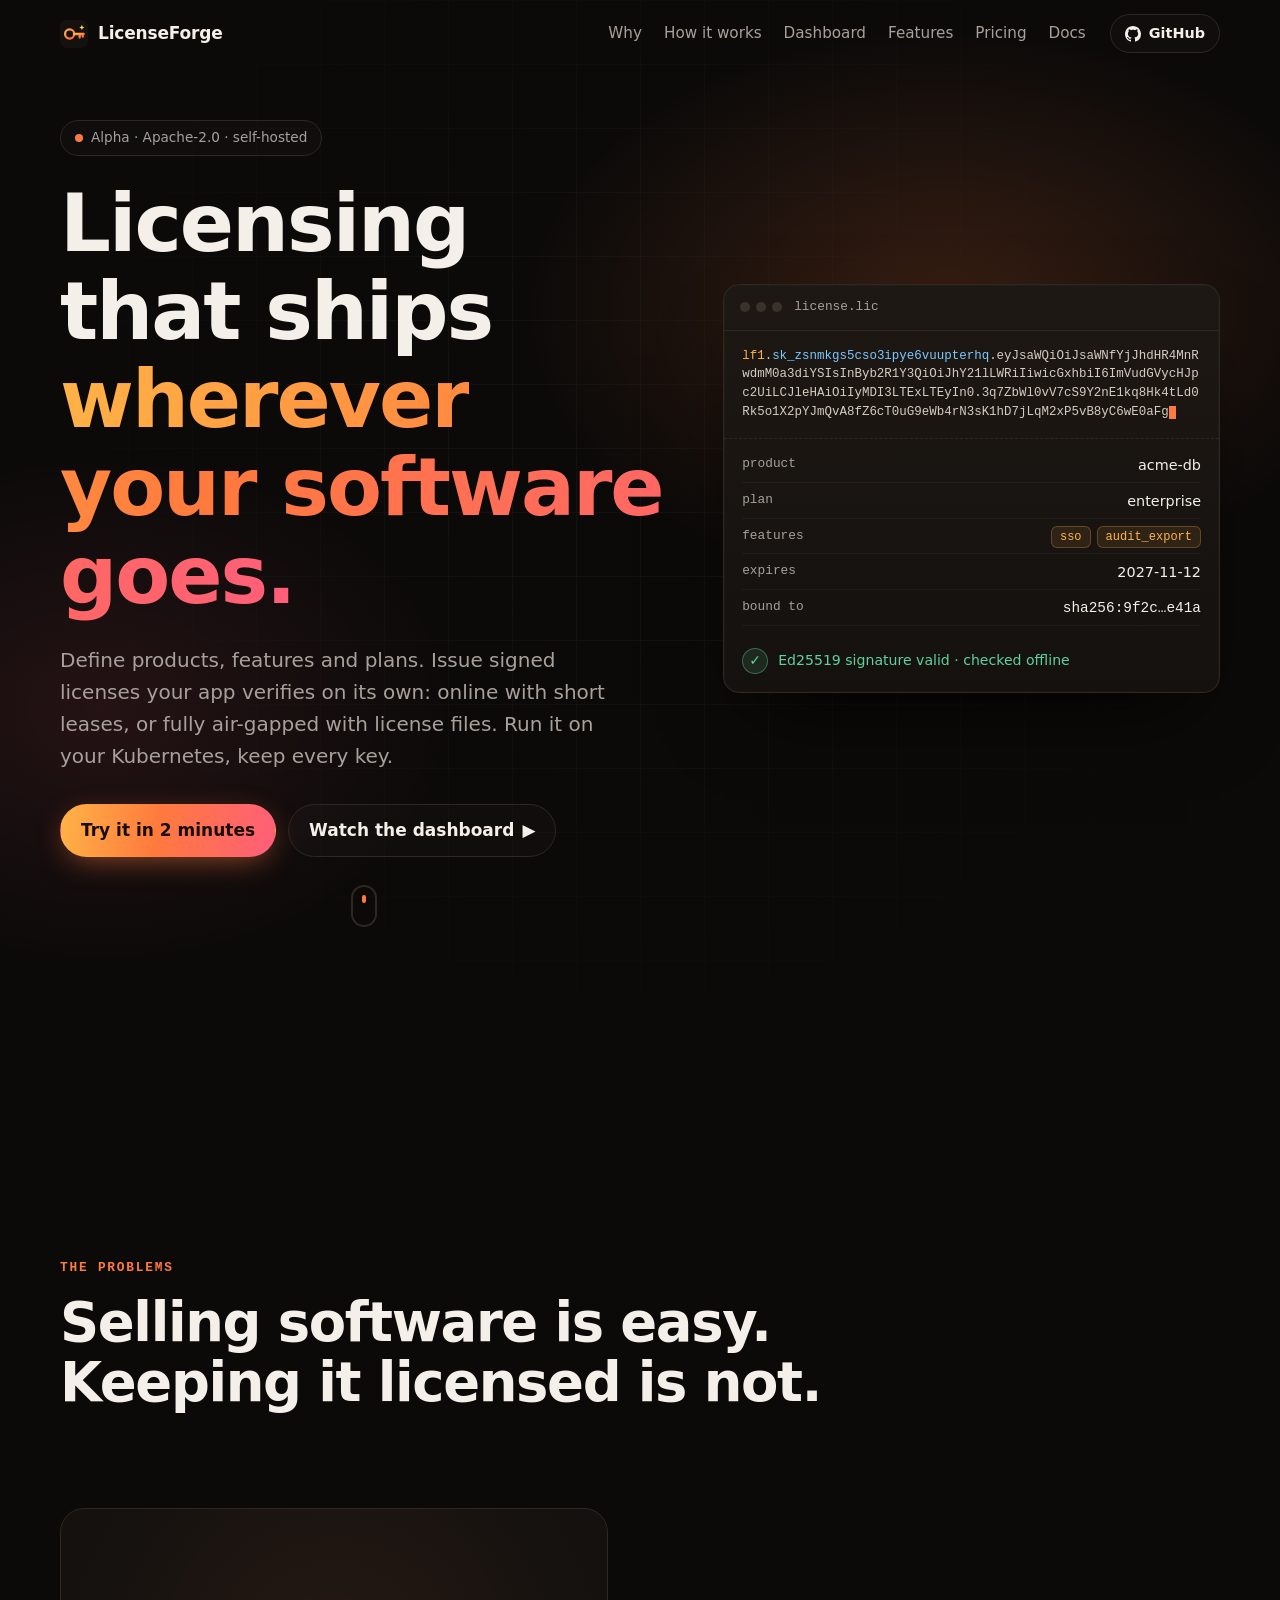
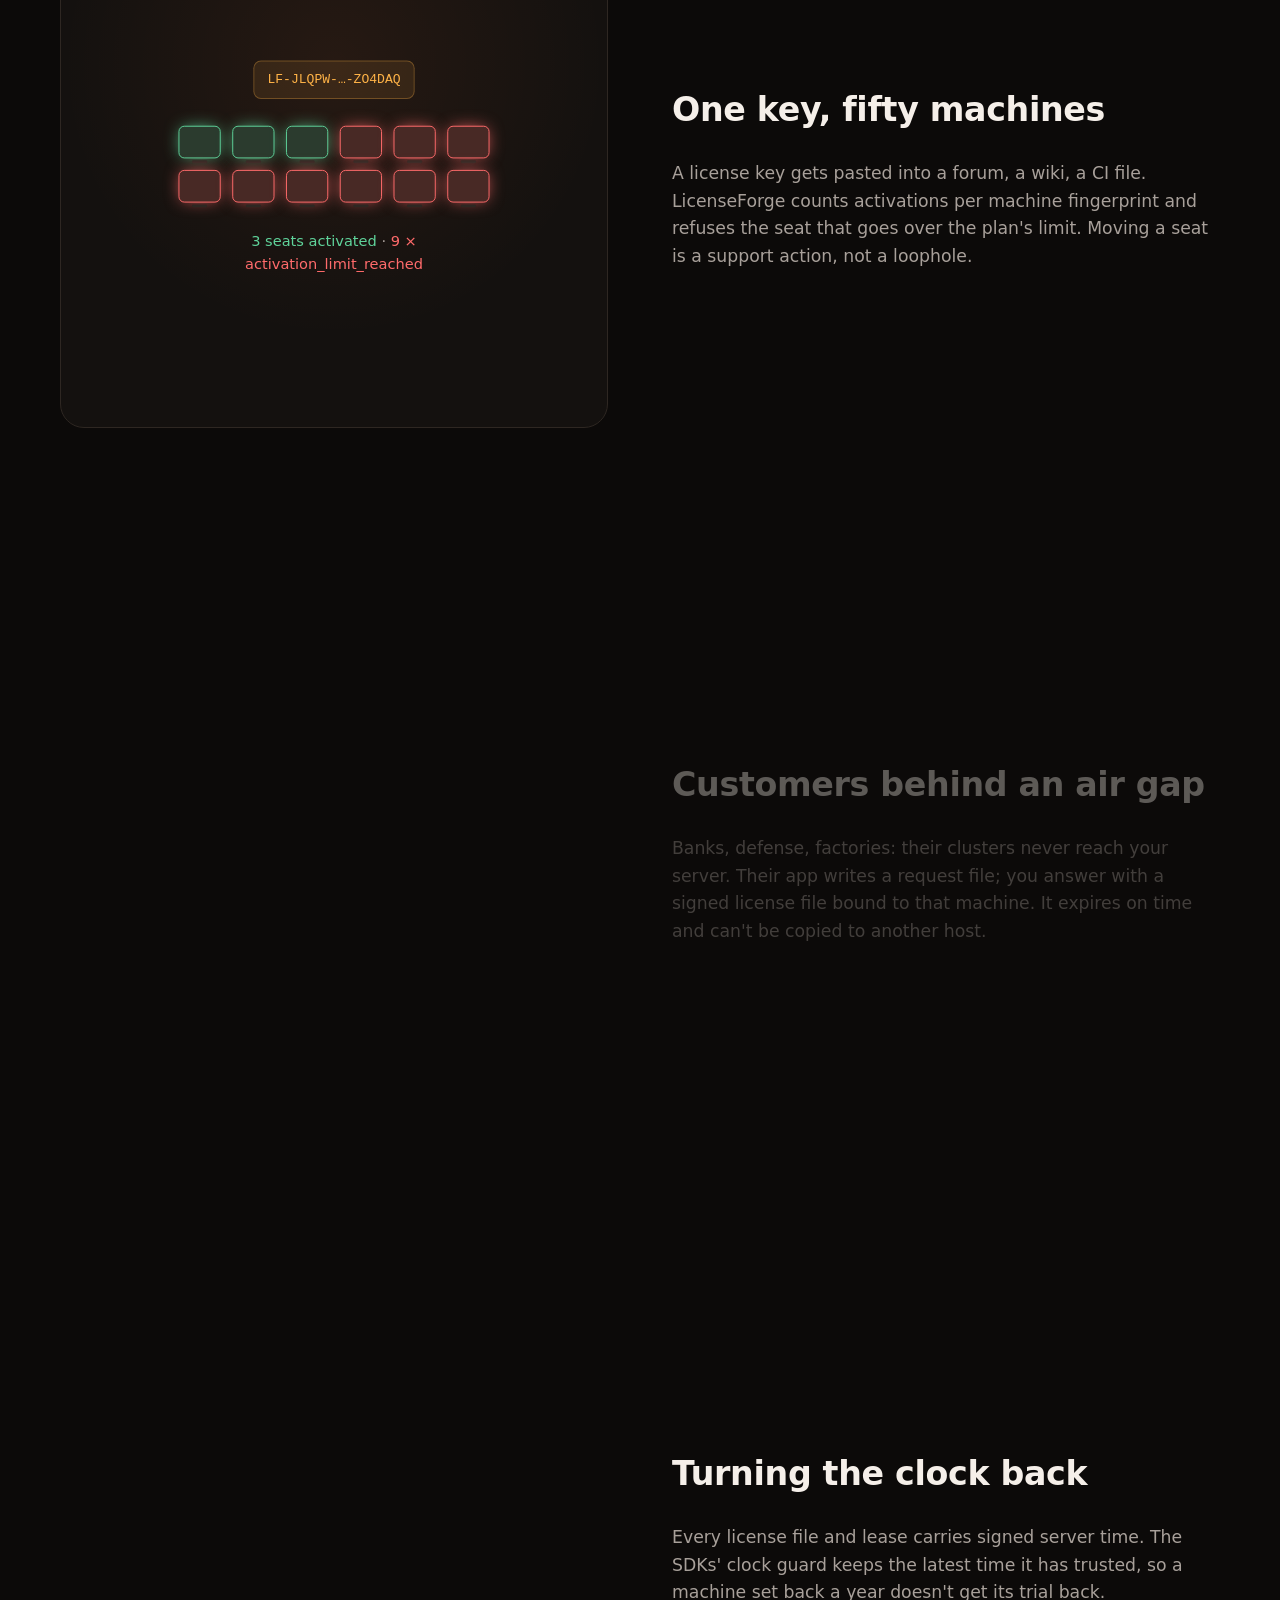
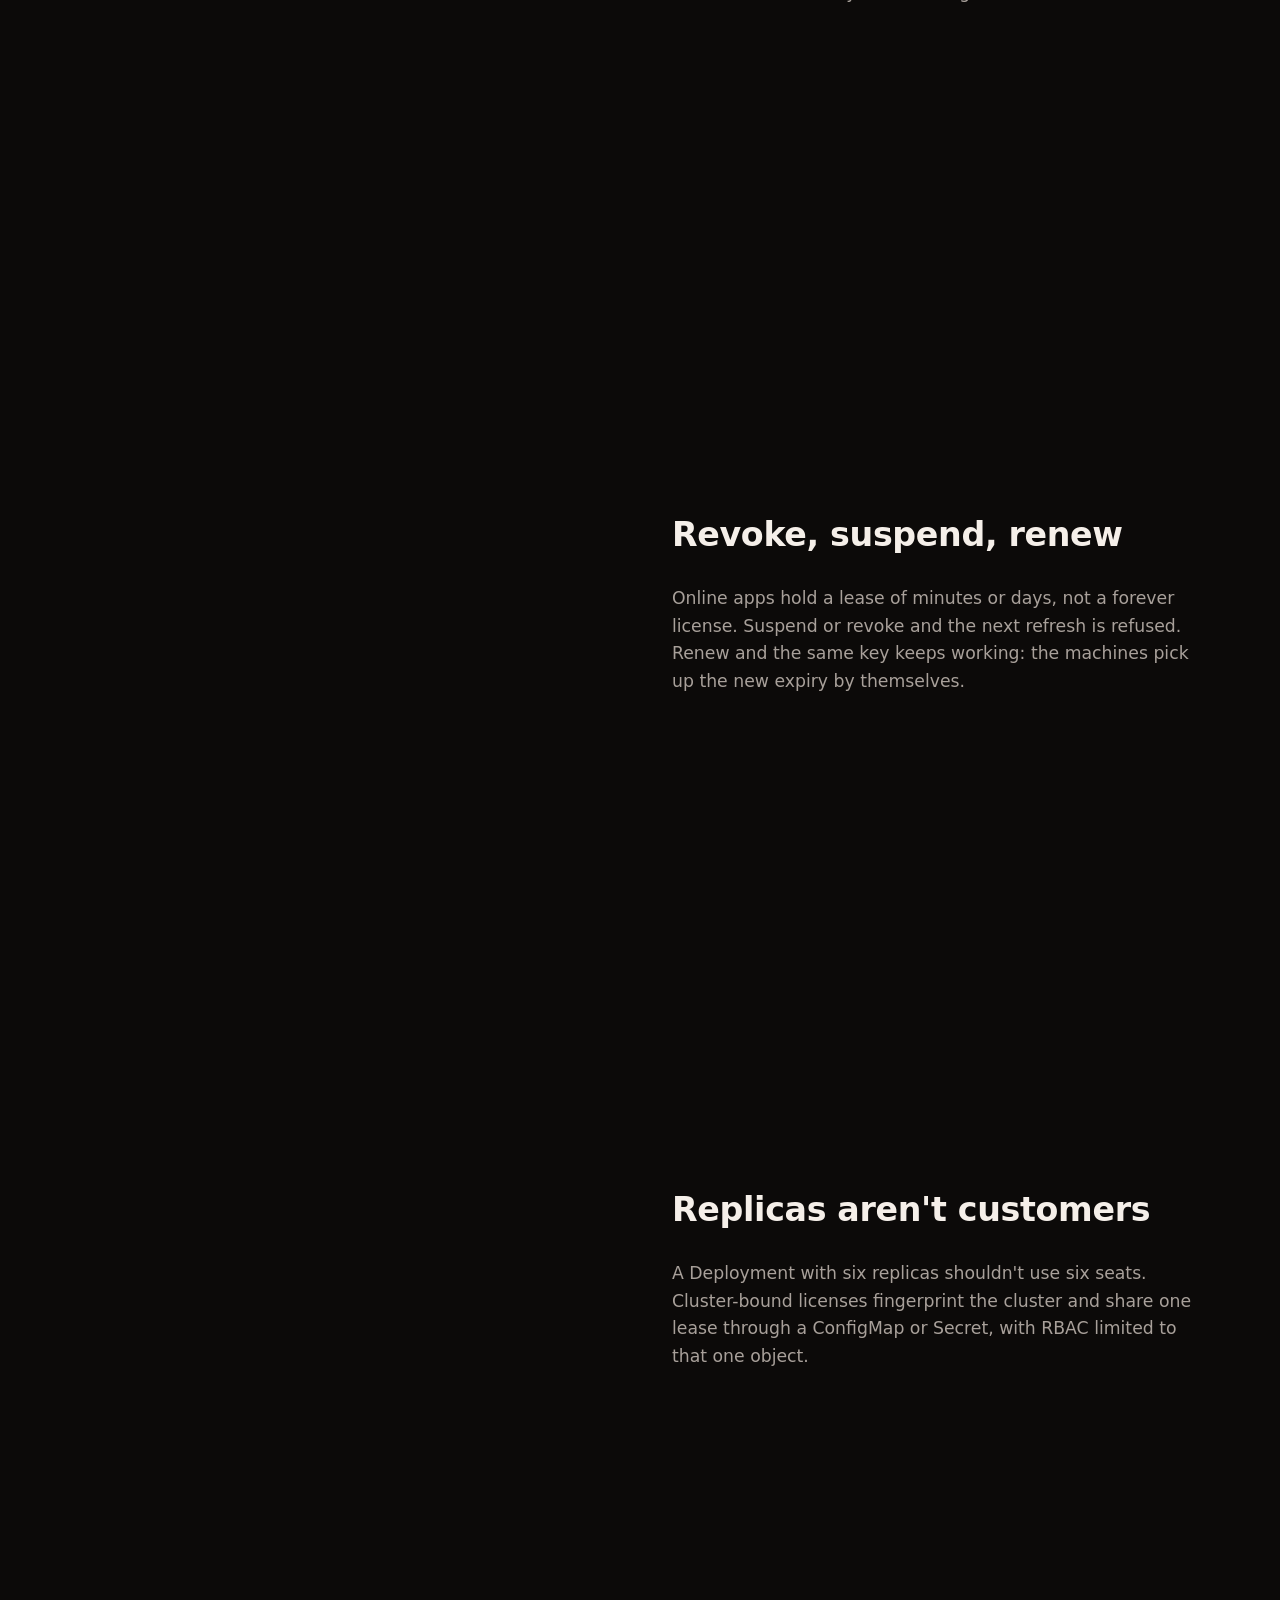
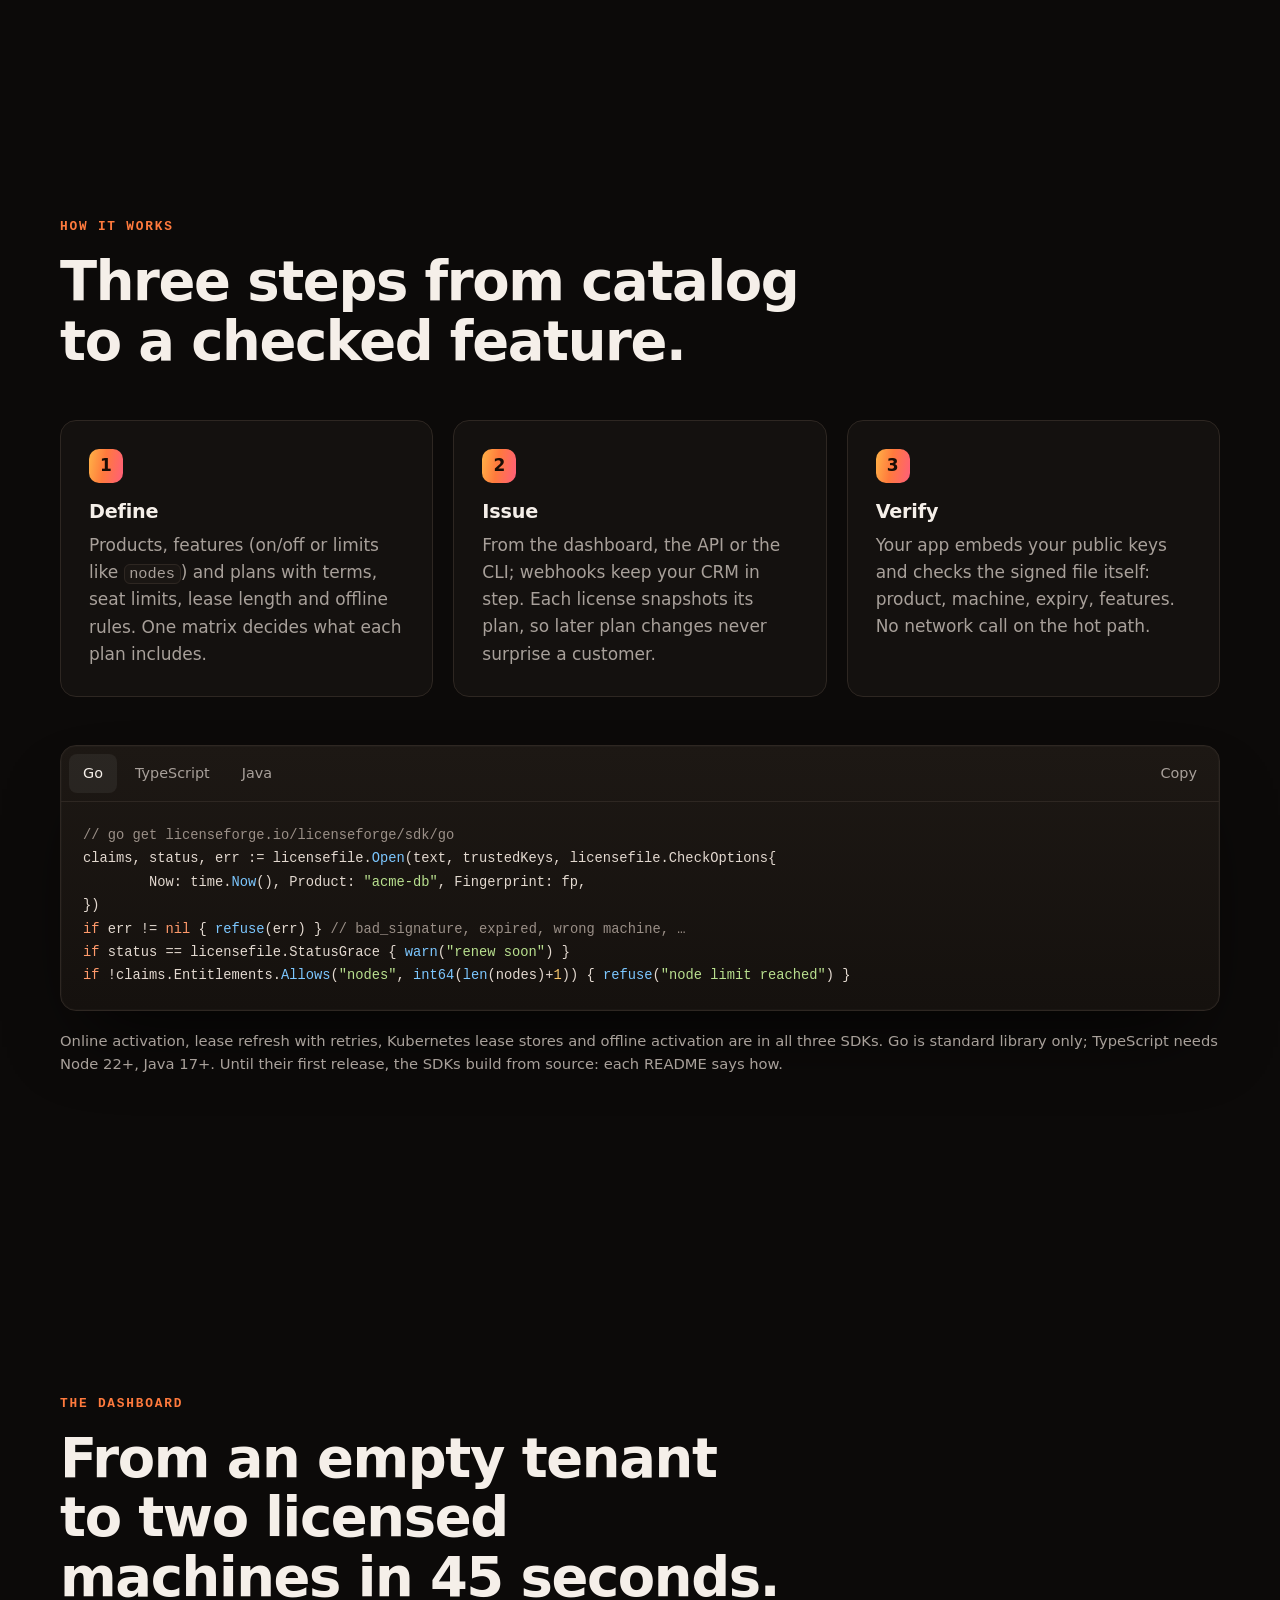
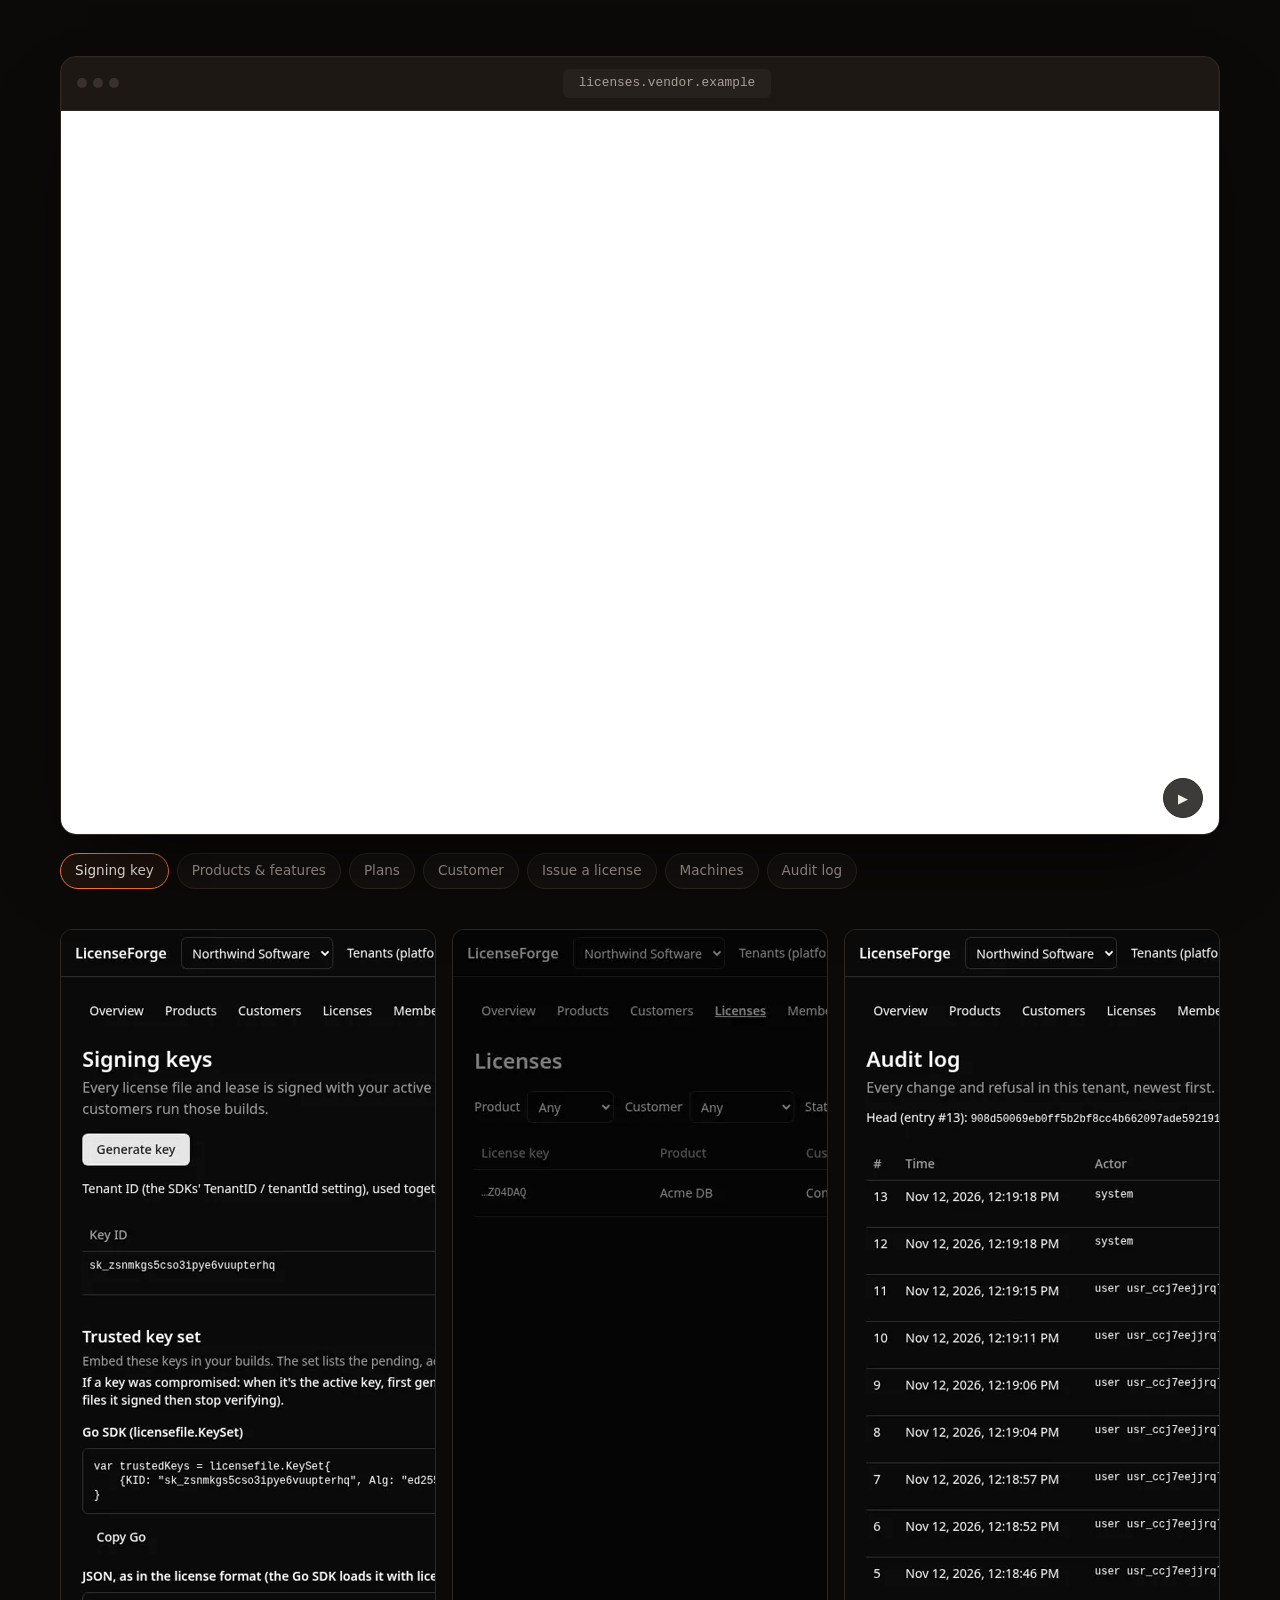
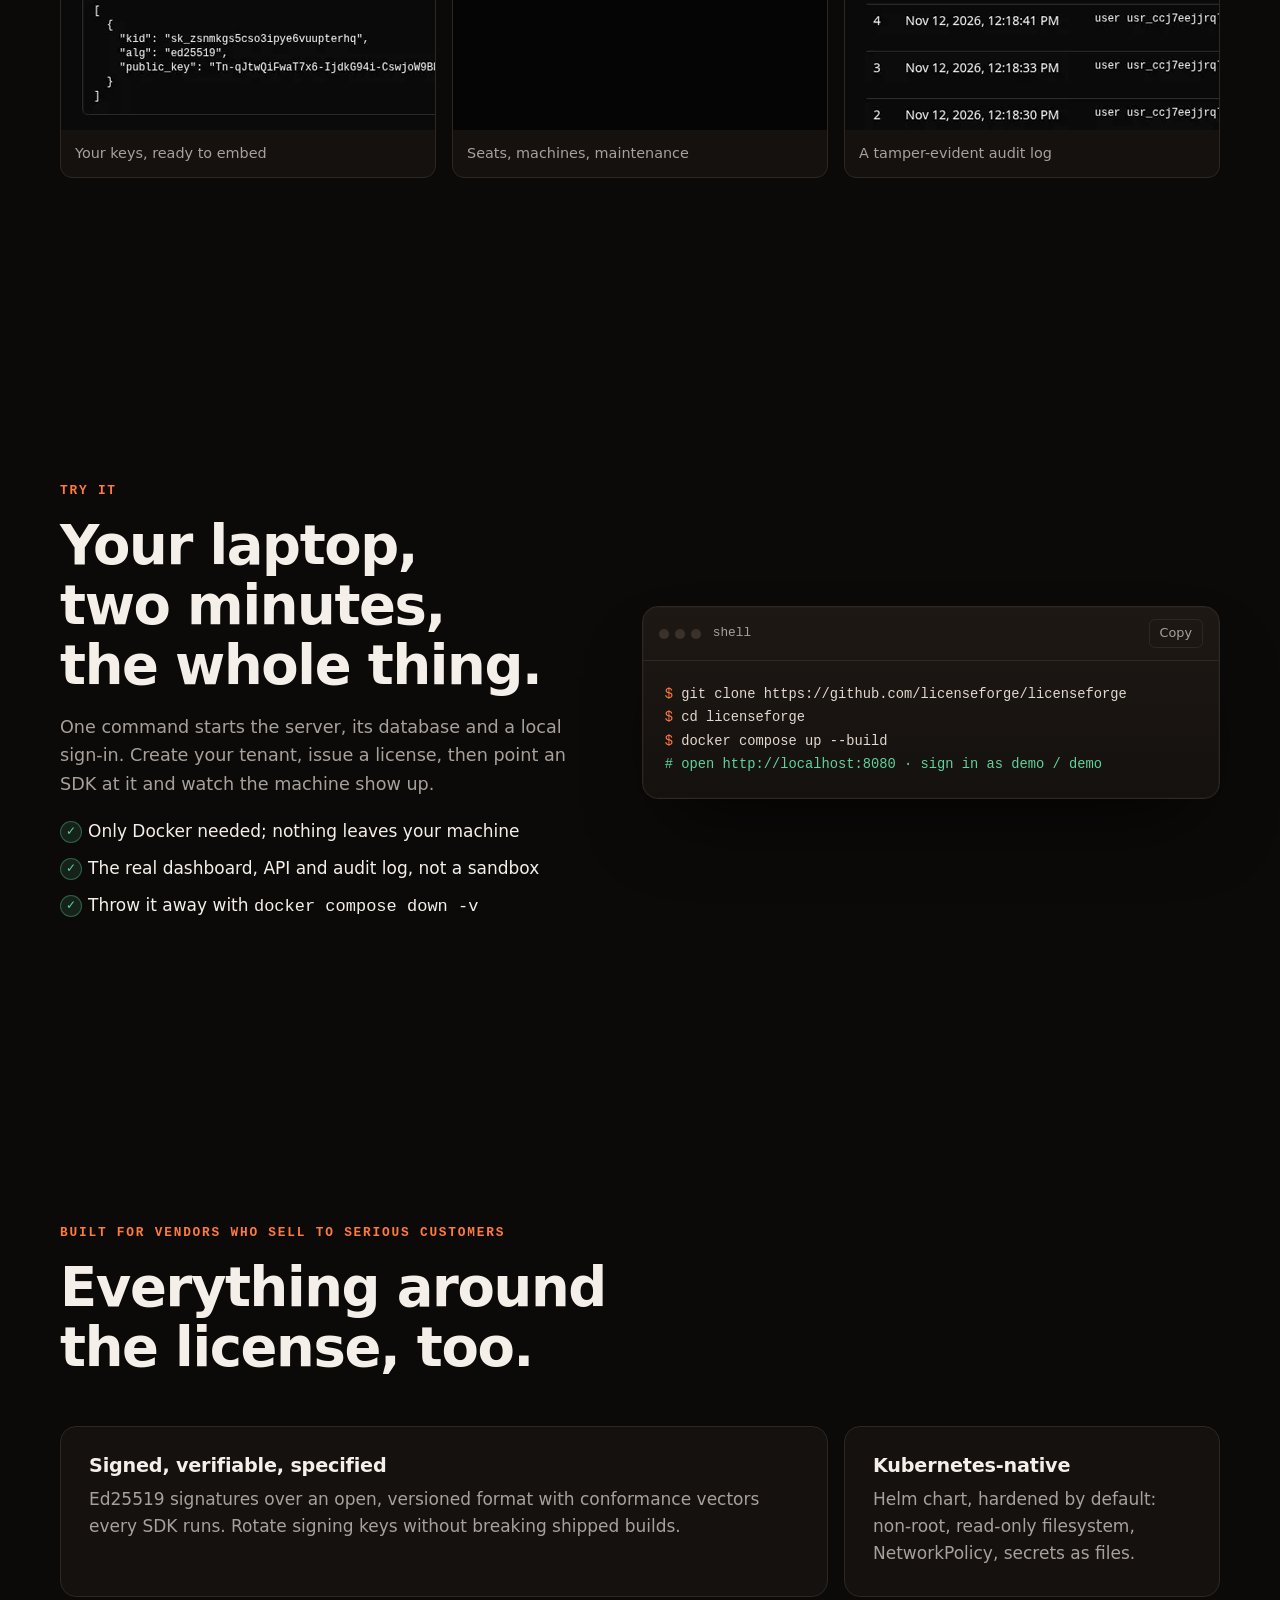
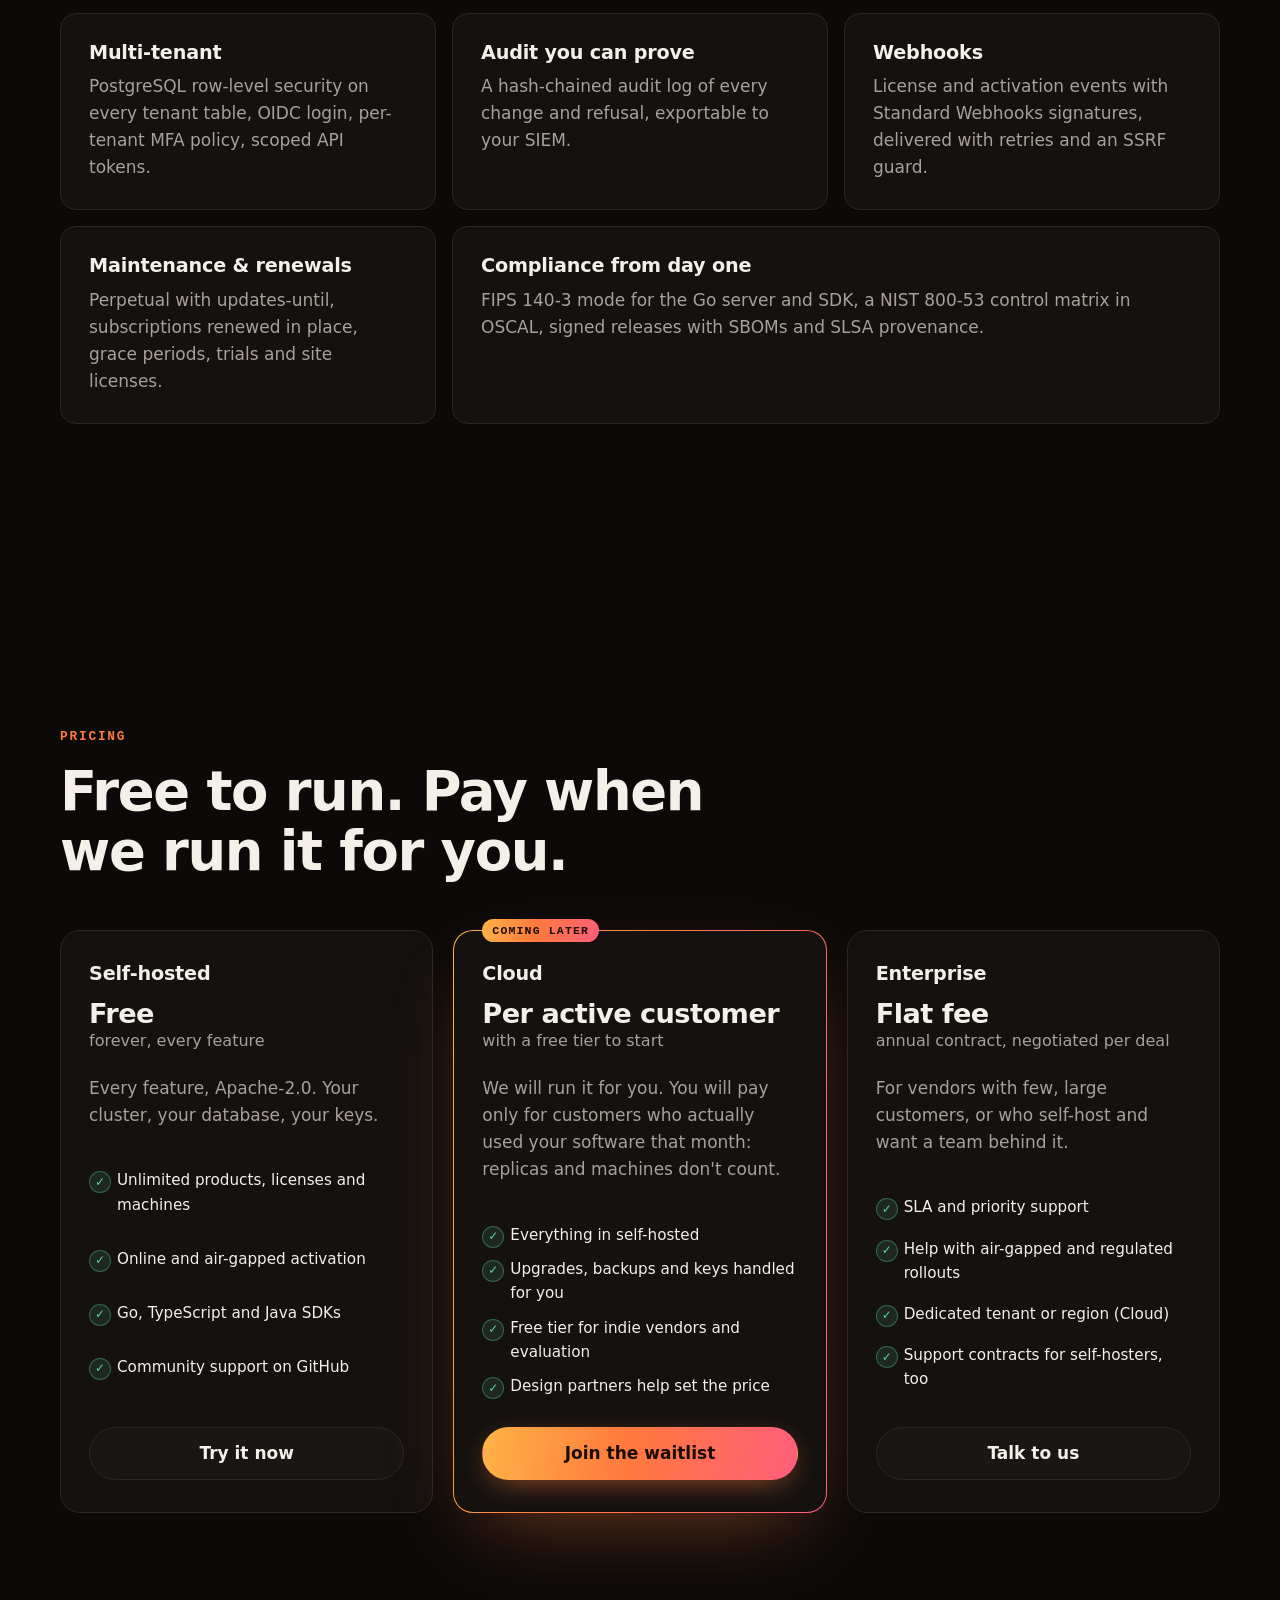
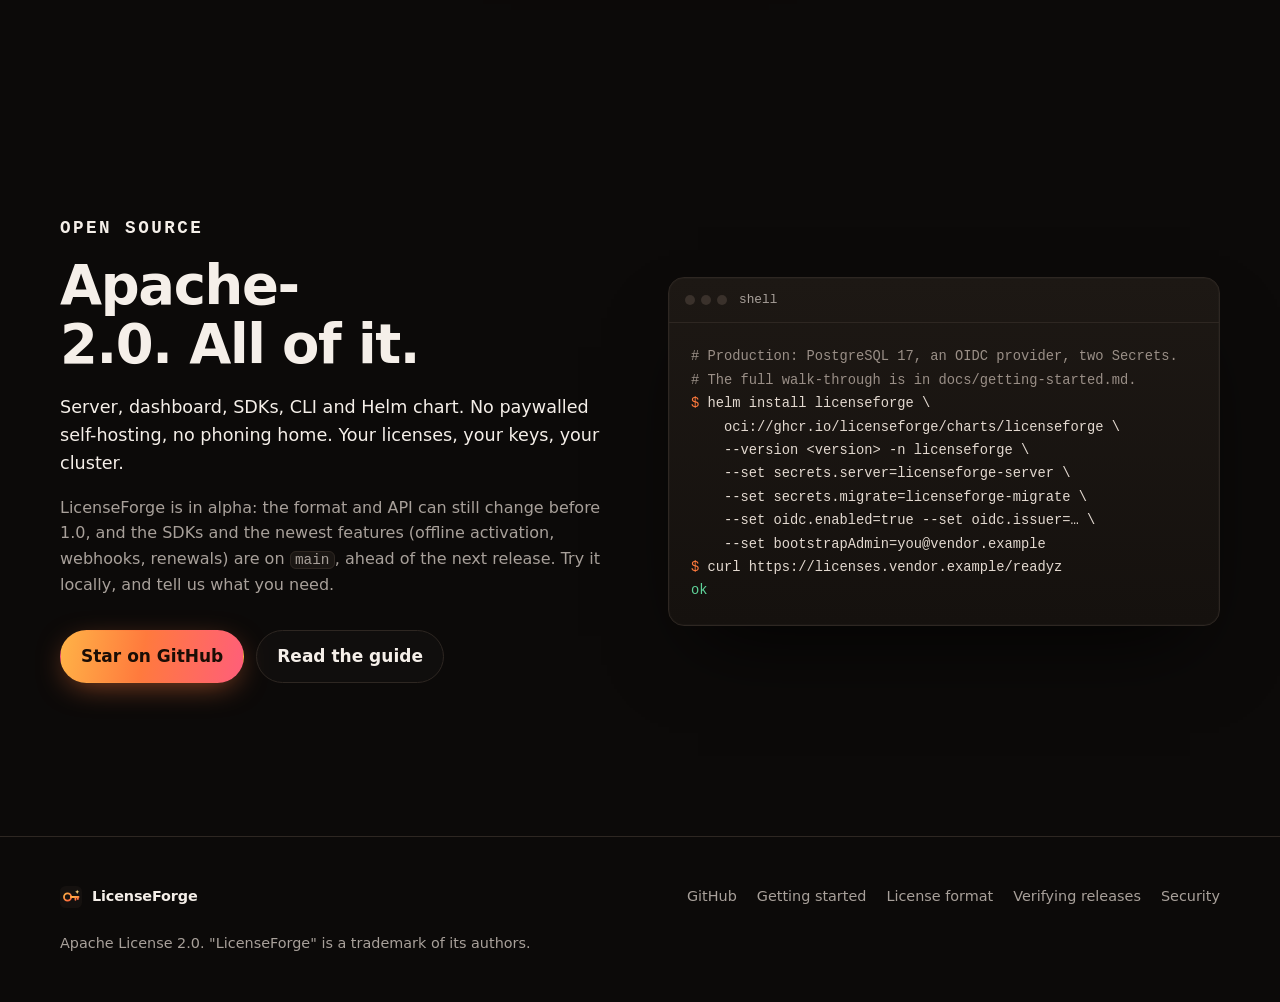
==== commit eefcae46: "fix: review round 1 for the landing page Correct Helm snippet (secrets, OIDC) with a pointer to the " ====
--- a/index.html
+++ b/index.html
@@ -29,8 +29,8 @@
       <a href="#how">How it works</a>
       <a href="#demo">Dashboard</a>
       <a href="#features">Features</a>
-      <a href="#pricing">Pricing</a>
-      <a href="https://github.com/licenseforge/licenseforge/blob/main/docs/getting-started.md">Docs</a>
+      <a class="keep" href="#pricing">Pricing</a>
+      <a class="keep" href="https://github.com/licenseforge/licenseforge/blob/main/docs/getting-started.md">Docs</a>
     </nav>
     <a class="btn btn-ghost btn-sm" href="https://github.com/licenseforge/licenseforge"><svg aria-hidden="true" viewBox="0 0 16 16" width="16" height="16"><path fill="currentColor" d="M8 0C3.58 0 0 3.58 0 8c0 3.54 2.29 6.53 5.47 7.59.4.07.55-.17.55-.38 0-.19-.01-.82-.01-1.49-2.01.37-2.53-.49-2.69-.94-.09-.23-.48-.94-.82-1.13-.28-.15-.68-.52-.01-.53.63-.01 1.08.58 1.23.82.72 1.21 1.87.87 2.33.66.07-.52.28-.87.51-1.07-1.78-.2-3.64-.89-3.64-3.95 0-.87.31-1.59.82-2.15-.08-.2-.36-1.02.08-2.12 0 0 .67-.21 2.2.82.64-.18 1.32-.27 2-.27.68 0 1.36.09 2 .27 1.53-1.04 2.2-.82 2.2-.82.44 1.1.16 1.92.08 2.12.51.56.82 1.27.82 2.15 0 3.07-1.87 3.75-3.65 3.95.29.25.54.73.54 1.48 0 1.07-.01 1.93-.01 2.2 0 .21.15.46.55.38A8.013 8.013 0 0016 8c0-4.42-3.58-8-8-8z"/></svg>GitHub</a>
   </header>
@@ -49,12 +49,12 @@
         </div>
       </div>
 
-      <div class="hero-card reveal tilt" aria-label="An example license, signed and verified">
+      <div class="hero-card reveal tilt" role="figure" aria-label="An example license, signed and verified">
         <div class="card-head">
           <span class="dots" aria-hidden="true"><i></i><i></i><i></i></span>
           <span class="mono muted">license.lic</span>
         </div>
-        <pre class="mono token" aria-hidden="true"><span class="k">lf1</span>.<span class="typed" data-text="eyJsaWQiOiJsaWNfYjJhdHR4MnRwdmM0a3diYSIsInByb2R1Y3QiOiJhY21lLWRiIiwicGxhbiI6ImVudGVycHJpc2UiLCJleHAiOiIyMDI3LTExLTEyIn0"></span><span class="caret"></span></pre>
+        <pre class="mono token" aria-hidden="true"><span class="k">lf1</span>.<span class="kid">sk_zsnmkgs5cso3ipye6vuupterhq</span>.<span class="typed" data-text="eyJsaWQiOiJsaWNfYjJhdHR4MnRwdmM0a3diYSIsInByb2R1Y3QiOiJhY21lLWRiIiwicGxhbiI6ImVudGVycHJpc2UiLCJleHAiOiIyMDI3LTExLTEyIn0.3q7ZbWl0vV7cS9Y2nE1kq8Hk4tLd0Rk5o1X2pYJmQvA8fZ6cT0uG9eWb4rN3sK1hD7jLqM2xP5vB8yC6wE0aFg"></span><span class="caret"></span></pre>
         <dl class="claims">
           <div><dt>product</dt><dd>acme-db</dd></div>
           <div><dt>plan</dt><dd>enterprise</dd></div>
@@ -162,7 +162,7 @@
         <article class="flow-step reveal">
           <span class="num">2</span>
           <h3>Issue</h3>
-          <p>From the dashboard, the API, the CLI or your CRM's webhook. Each license snapshots its plan, so later plan changes never surprise a customer.</p>
+          <p>From the dashboard, the API or the CLI; webhooks keep your CRM in step. Each license snapshots its plan, so later plan changes never surprise a customer.</p>
         </article>
         <article class="flow-step reveal">
           <span class="num">3</span>
@@ -172,10 +172,12 @@
       </div>
 
       <div class="code reveal">
+        <div class="code-bar">
         <div class="tabs" role="tablist" aria-label="SDK language">
           <button role="tab" id="tab-go" aria-controls="code-go" aria-selected="true">Go</button>
           <button role="tab" id="tab-ts" aria-controls="code-ts" aria-selected="false" tabindex="-1">TypeScript</button>
           <button role="tab" id="tab-java" aria-controls="code-java" aria-selected="false" tabindex="-1">Java</button>
+          </div>
           <button class="copy" type="button" data-copy>Copy</button>
         </div>
 <pre role="tabpanel" id="code-go" aria-labelledby="tab-go" class="mono"><code><span class="c">// go get licenseforge.io/licenseforge/sdk/go</span>
@@ -195,8 +197,9 @@
 } <span class="k">catch</span> (e) {
   <span class="k">if</span> (e <span class="k">instanceof</span> LicenseError) <span class="f">refuse</span>(e.code); <span class="k">else throw</span> e;
 }</code></pre>
-<pre role="tabpanel" id="code-java" aria-labelledby="tab-java" class="mono" hidden><code><span class="k">try</span> {
-  LicenseFile.Opened lic = LicenseFile.<span class="f">open</span>(Files.<span class="f">readString</span>(Path.<span class="f">of</span>(<span class="s">"license.lic"</span>)), keys,
+<pre role="tabpanel" id="code-java" aria-labelledby="tab-java" class="mono" hidden><code>String text = Files.<span class="f">readString</span>(Path.<span class="f">of</span>(<span class="s">"license.lic"</span>));
+<span class="k">try</span> {
+  LicenseFile.Opened lic = LicenseFile.<span class="f">open</span>(text, keys,
       CheckOptions.<span class="f">of</span>(Instant.<span class="f">now</span>(), <span class="s">"acme-db"</span>).<span class="f">withFingerprint</span>(fingerprint));
   <span class="k">if</span> (lic.<span class="f">status</span>() == LicenseFile.Status.GRACE) <span class="f">warn</span>(<span class="s">"renew soon"</span>);
   <span class="k">if</span> (!lic.<span class="f">claims</span>().<span class="f">entitlements</span>().<span class="f">allows</span>(<span class="s">"nodes"</span>, nodes.<span class="f">size</span>() + <span class="n">1</span>)) <span class="f">refuse</span>(<span class="s">"node limit reached"</span>);
@@ -204,7 +207,7 @@
   <span class="f">refuse</span>(e.<span class="f">code</span>().<span class="f">spec</span>());
 }</code></pre>
       </div>
-      <p class="fine reveal">Online activation, lease refresh with retries, Kubernetes lease stores and offline activation are in all three SDKs. Go is standard library only; TypeScript needs Node 22+, Java 17+.</p>
+      <p class="fine reveal">Online activation, lease refresh with retries, Kubernetes lease stores and offline activation are in all three SDKs. Go is standard library only; TypeScript needs Node 22+, Java 17+. Until their first release, the SDKs build from source: each README says how.</p>
     </section>
 
     <!-- Demo video -->
@@ -213,7 +216,7 @@
       <h2 id="demo-title" class="reveal">From an empty tenant to two licensed machines in 45 seconds.</h2>
       <div class="browser reveal">
         <div class="card-head"><span class="dots" aria-hidden="true"><i></i><i></i><i></i></span><span class="url mono">licenses.vendor.example</span></div>
-        <video class="demo-video" muted playsinline loop preload="none" poster="/assets/media/demo-poster.webp" aria-label="Screen recording of the LicenseForge dashboard: generating a signing key, creating a product with features and plans, adding a customer, issuing a license, two machines activating, and the audit log.">
+        <video class="demo-video" controls muted playsinline loop preload="none" poster="/assets/media/demo-poster.webp" aria-label="Screen recording of the LicenseForge dashboard: generating a signing key, creating a product with features and plans, adding a customer, issuing a license, two machines activating, and the audit log.">
           <source src="/assets/media/demo.webm" type="video/webm">
           <source src="/assets/media/demo.mp4" type="video/mp4">
         </video>
@@ -241,7 +244,7 @@
       <div class="try-copy">
         <p class="eyebrow reveal">Try it</p>
         <h2 id="try-title" class="reveal">Your laptop, two minutes, the whole thing.</h2>
-        <p class="reveal">One command starts the server, its database and a demo sign-in. Create a product, issue a license, then point an SDK at it and watch the machine show up.</p>
+        <p class="reveal">One command starts the server, its database and a local sign-in. Create your tenant, issue a license, then point an SDK at it and watch the machine show up.</p>
         <ul class="checks reveal">
           <li>Only Docker needed; nothing leaves your machine</li>
           <li>The real dashboard, API and audit log, not a sandbox</li>
@@ -252,7 +255,7 @@
         <div class="card-head"><span class="dots" aria-hidden="true"><i></i><i></i><i></i></span><span class="mono muted">shell</span><button class="copy" type="button" data-copy>Copy</button></div>
 <pre class="mono" aria-label="Commands to run LicenseForge locally"><code><span class="p">$</span> git clone https://github.com/licenseforge/licenseforge
 <span class="p">$</span> cd licenseforge
-<span class="p">$</span> docker compose --profile demo up --build
+<span class="p">$</span> docker compose up --build
 <span class="o"># open http://localhost:8080 · sign in as demo / demo</span></code></pre>
       </div>
     </section>
@@ -290,27 +293,27 @@
           <a class="btn btn-ghost" href="#try">Try it now</a>
         </article>
         <article class="plan featured reveal">
-          <span class="badge">Early access</span>
+          <span class="badge">Coming later</span>
           <h3>Cloud</h3>
           <p class="price">Per active customer<span>with a free tier to start</span></p>
-          <p class="muted">We run it for you. You pay only for customers who actually used your software that month: replicas and machines don't count.</p>
+          <p class="muted">We will run it for you. You will pay only for customers who actually used your software that month: replicas and machines don't count.</p>
           <ul class="checks">
             <li>Everything in self-hosted</li>
-            <li>Managed upgrades, backups and keys</li>
+            <li>Upgrades, backups and keys handled for you</li>
             <li>Free tier for indie vendors and evaluation</li>
             <li>Design partners help set the price</li>
           </ul>
-          <a class="btn btn-primary" href="https://github.com/licenseforge/licenseforge/discussions">Join early access</a>
+          <a class="btn btn-primary" href="https://github.com/licenseforge/licenseforge/discussions">Join the waitlist</a>
         </article>
         <article class="plan reveal">
           <h3>Enterprise</h3>
-          <p class="price">Flat annual fee<span>negotiated per deal</span></p>
+          <p class="price">Flat fee<span>annual contract, negotiated per deal</span></p>
           <p class="muted">For vendors with few, large customers, or who self-host and want a team behind it.</p>
           <ul class="checks">
             <li>SLA and priority support</li>
             <li>Help with air-gapped and regulated rollouts</li>
             <li>Dedicated tenant or region (Cloud)</li>
-            <li>Support contracts for self-hosters</li>
+            <li>Support contracts for self-hosters, too</li>
           </ul>
           <a class="btn btn-ghost" href="https://github.com/licenseforge/licenseforge/discussions">Talk to us</a>
         </article>
@@ -323,7 +326,7 @@
         <p class="eyebrow reveal">Open source</p>
         <h2 id="oss-title" class="reveal">Apache-2.0. All of it.</h2>
         <p class="reveal">Server, dashboard, SDKs, CLI and Helm chart. No paywalled self-hosting, no phoning home. Your licenses, your keys, your cluster.</p>
-        <p class="reveal muted">LicenseForge is in alpha: the format and API can still change before 1.0. Follow along, try it in a test cluster, and tell us what you need.</p>
+        <p class="reveal muted">LicenseForge is in alpha: the format and API can still change before 1.0, and the SDKs and the newest features (offline activation, webhooks, renewals) are on <code>main</code>, ahead of the next release. Try it locally, and tell us what you need.</p>
         <div class="cta reveal">
           <a class="btn btn-primary" href="https://github.com/licenseforge/licenseforge">Star on GitHub</a>
           <a class="btn btn-ghost" href="https://github.com/licenseforge/licenseforge/blob/main/docs/getting-started.md">Read the guide</a>
@@ -331,13 +334,17 @@
       </div>
       <div class="term reveal">
         <div class="card-head"><span class="dots" aria-hidden="true"><i></i><i></i><i></i></span><span class="mono muted">shell</span></div>
-<pre class="mono" aria-label="Install commands"><code><span class="p">$</span> helm install licenseforge \
+<pre class="mono" aria-label="Install commands"><code><span class="c"># Production: PostgreSQL 17, an OIDC provider, two Secrets.</span>
+<span class="c"># The full walk-through is in docs/getting-started.md.</span>
+<span class="p">$</span> helm install licenseforge \
     oci://ghcr.io/licenseforge/charts/licenseforge \
     --version &lt;version&gt; -n licenseforge \
+    --set secrets.server=licenseforge-server \
+    --set secrets.migrate=licenseforge-migrate \
+    --set oidc.enabled=true --set oidc.issuer=… \
     --set bootstrapAdmin=you@vendor.example
 <span class="p">$</span> curl https://licenses.vendor.example/readyz
-<span class="o">ok</span>
-<span class="p">$</span> go get licenseforge.io/licenseforge/sdk/go</code></pre>
+<span class="o">ok</span></code></pre>
       </div>
     </section>
   </main>
--- a/assets/css/site.css
+++ b/assets/css/site.css
@@ -42,12 +42,12 @@
 
 /* Nav */
 .nav { position: fixed; inset: 0 0 auto 0; z-index: 50; display: flex; align-items: center; gap: 24px; padding: 14px max(16px, calc((100vw - 1160px) / 2)); transition: background .3s, border-color .3s, backdrop-filter .3s; border-bottom: 1px solid transparent; }
-.nav.scrolled { background: rgba(12, 10, 9, .72); backdrop-filter: blur(14px) saturate(140%); -webkit-backdrop-filter: blur(14px) saturate(140%); border-color: var(--line); }
+:root:not(.js) .nav, .nav.scrolled { background: rgba(12, 10, 9, .72); backdrop-filter: blur(14px) saturate(140%); -webkit-backdrop-filter: blur(14px) saturate(140%); border-color: var(--line); }
 .brand { display: flex; align-items: center; gap: 10px; font-weight: 700; text-decoration: none; letter-spacing: -.01em; }
 .nav nav { display: flex; gap: 22px; margin-left: auto; }
 .nav nav a { text-decoration: none; color: var(--muted); font-size: .95rem; transition: color .2s; }
 .nav nav a:hover { color: var(--fg); }
-@media (max-width: 760px) { .nav nav { display: none; } .nav .btn { margin-left: auto; } }
+@media (max-width: 760px) { .nav nav a:not(.keep) { display: none; } .nav nav { gap: 16px; } .nav .btn { display: none; } }
 
 /* Buttons */
 .btn { display: inline-flex; align-items: center; gap: 8px; padding: 12px 20px; border-radius: 999px; font-weight: 600; text-decoration: none; border: 1px solid transparent; transition: transform .2s var(--ease), box-shadow .3s, background .2s, border-color .2s; }
@@ -81,7 +81,7 @@
 .card-head { display: flex; align-items: center; gap: 12px; padding: 12px 16px; border-bottom: 1px solid var(--line); font-size: .8rem; }
 .dots { display: flex; gap: 6px; } .dots i { width: 10px; height: 10px; border-radius: 50%; background: #3a312b; }
 .token { margin: 0; padding: 16px 18px; font-size: .78rem; line-height: 1.5; color: #d6cbc2; white-space: pre-wrap; word-break: break-all; min-height: 6.2em; border-bottom: 1px dashed var(--line); }
-.token .k { color: var(--amber); }
+.token .k { color: var(--amber); } .token .kid { color: var(--cool); }
 .caret { display: inline-block; width: 7px; height: 1.05em; background: var(--ember); vertical-align: text-bottom; animation: blink 1s steps(1) infinite; }
 @keyframes blink { 50% { opacity: 0; } }
 .claims { margin: 0; padding: 10px 18px; display: grid; gap: 2px; font-size: .9rem; }
@@ -105,13 +105,13 @@
 .story { display: grid; grid-template-columns: 1fr 1fr; gap: 64px; }
 .stage { position: sticky; top: 15vh; height: 70vh; display: grid; place-items: center; }
 .stage-frame { position: relative; width: 100%; height: 100%; max-height: 520px; border: 1px solid var(--line); border-radius: 24px; background: radial-gradient(circle at 50% 30%, rgba(255, 122, 61, .08), transparent 60%), var(--bg-2); overflow: hidden; }
-.scene { position: absolute; inset: 0; display: flex; flex-direction: column; align-items: center; justify-content: center; gap: 28px; padding: 32px; opacity: 0; transform: scale(.96); transition: opacity .6s var(--ease), transform .6s var(--ease); pointer-events: none; }
-.scene.on { opacity: 1; transform: none; }
+.scene { position: absolute; inset: 0; display: flex; flex-direction: column; align-items: center; justify-content: center; gap: 28px; padding: 32px; opacity: 1; transform: scale(.96); transition: opacity .6s var(--ease), transform .6s var(--ease); pointer-events: none; }
+.js .scene:not(.on) { opacity: 0; transform: scale(.96); }
 .sc-note { text-align: center; color: var(--muted); font-size: .95rem; max-width: 30ch; }
 .good { color: var(--good); } .bad { color: var(--bad); }
 .steps { list-style: none; margin: 0; padding: 0; }
-.step { min-height: 75vh; display: flex; flex-direction: column; justify-content: center; opacity: .25; transition: opacity .5s; }
-.step.on { opacity: 1; }
+.step { min-height: 75vh; display: flex; flex-direction: column; justify-content: center; transition: opacity .5s; }
+.js .step:not(.on) { opacity: .35; }
 .step h3 { font-size: clamp(1.5rem, 2.6vw, 2.1rem); margin-bottom: 14px; }
 .step p { color: var(--muted); font-size: 1.08rem; max-width: 34rem; }
 @media (max-width: 900px) {
@@ -185,13 +185,14 @@
 .num { display: inline-grid; place-items: center; width: 34px; height: 34px; border-radius: 10px; background: var(--grad); color: #1a0d05; font-weight: 800; margin-bottom: 18px; }
 @media (max-width: 800px) { .flow { grid-template-columns: 1fr; } }
 .code { overflow: hidden; }
-.tabs { display: flex; gap: 4px; padding: 8px; border-bottom: 1px solid var(--line); }
+.code-bar { display: flex; align-items: center; padding: 8px; border-bottom: 1px solid var(--line); }
+.tabs { display: flex; gap: 4px; }
+.code-bar .copy { margin-left: auto; font: inherit; font-size: .9rem; color: var(--muted); background: none; border: 0; padding: 8px 14px; border-radius: 8px; cursor: pointer; }
 .tabs button { font: inherit; font-size: .9rem; color: var(--muted); background: none; border: 0; padding: 8px 14px; border-radius: 8px; cursor: pointer; transition: background .2s, color .2s; }
 .tabs button[aria-selected="true"] { color: var(--fg); background: rgba(255, 255, 255, .06); }
-.tabs .copy { margin-left: auto; }
 .code pre, .term pre { margin: 0; padding: 22px; overflow-x: auto; font-size: .86rem; line-height: 1.7; color: #e3d9d0; }
 .code pre:not([hidden]) { animation: fadeIn .35s; }
-.c { color: #7d736c; } .k { color: #ff9a6b; } .s { color: #b9e08f; } .f { color: #7cc7ff; } .n { color: #f7c66b; } .p { color: var(--ember); user-select: none; } .o { color: var(--good); }
+.c { color: #9a8f87; } .k { color: #ff9a6b; } .s { color: #b9e08f; } .f { color: #7cc7ff; } .n { color: #f7c66b; } .p { color: var(--ember); user-select: none; } .o { color: var(--good); }
 .fine { color: var(--muted); font-size: .92rem; margin-top: 18px; }
 
 /* Demo */
@@ -245,7 +246,6 @@
 .try { display: grid; grid-template-columns: 1fr 1.1fr; gap: 56px; align-items: center; }
 .try-copy > p:not(.eyebrow) { color: var(--muted); font-size: 1.1rem; max-width: 32rem; }
 .term .copy { margin-left: auto; font: inherit; font-size: .8rem; color: var(--muted); background: none; border: 1px solid var(--line); border-radius: 6px; padding: 3px 10px; cursor: pointer; }
-.tabs .copy { font: inherit; font-size: .9rem; }
 .checks { list-style: none; padding: 0; margin: 20px 0 0; display: grid; gap: 10px; }
 .checks li { position: relative; padding-left: 28px; }
 .checks li::before { content: "✓"; position: absolute; left: 0; top: 0; width: 20px; height: 20px; border-radius: 50%; display: grid; place-items: center; font-size: .75rem; color: var(--good); background: rgba(95, 211, 154, .12); border: 1px solid rgba(95, 211, 154, .35); margin-top: 3px; }
@@ -265,3 +265,6 @@
 
 /* Grid children may shrink below their code blocks; the <pre> scrolls instead. */
 .hero > *, .try > *, .oss > *, .story > *, .flow > *, .plans > *, .bento > * { min-width: 0; }
+
+/* Without JavaScript the stage shows its first scene; the steps carry the story. */
+:root:not(.js) .scene:not([data-scene="0"]) { display: none; }
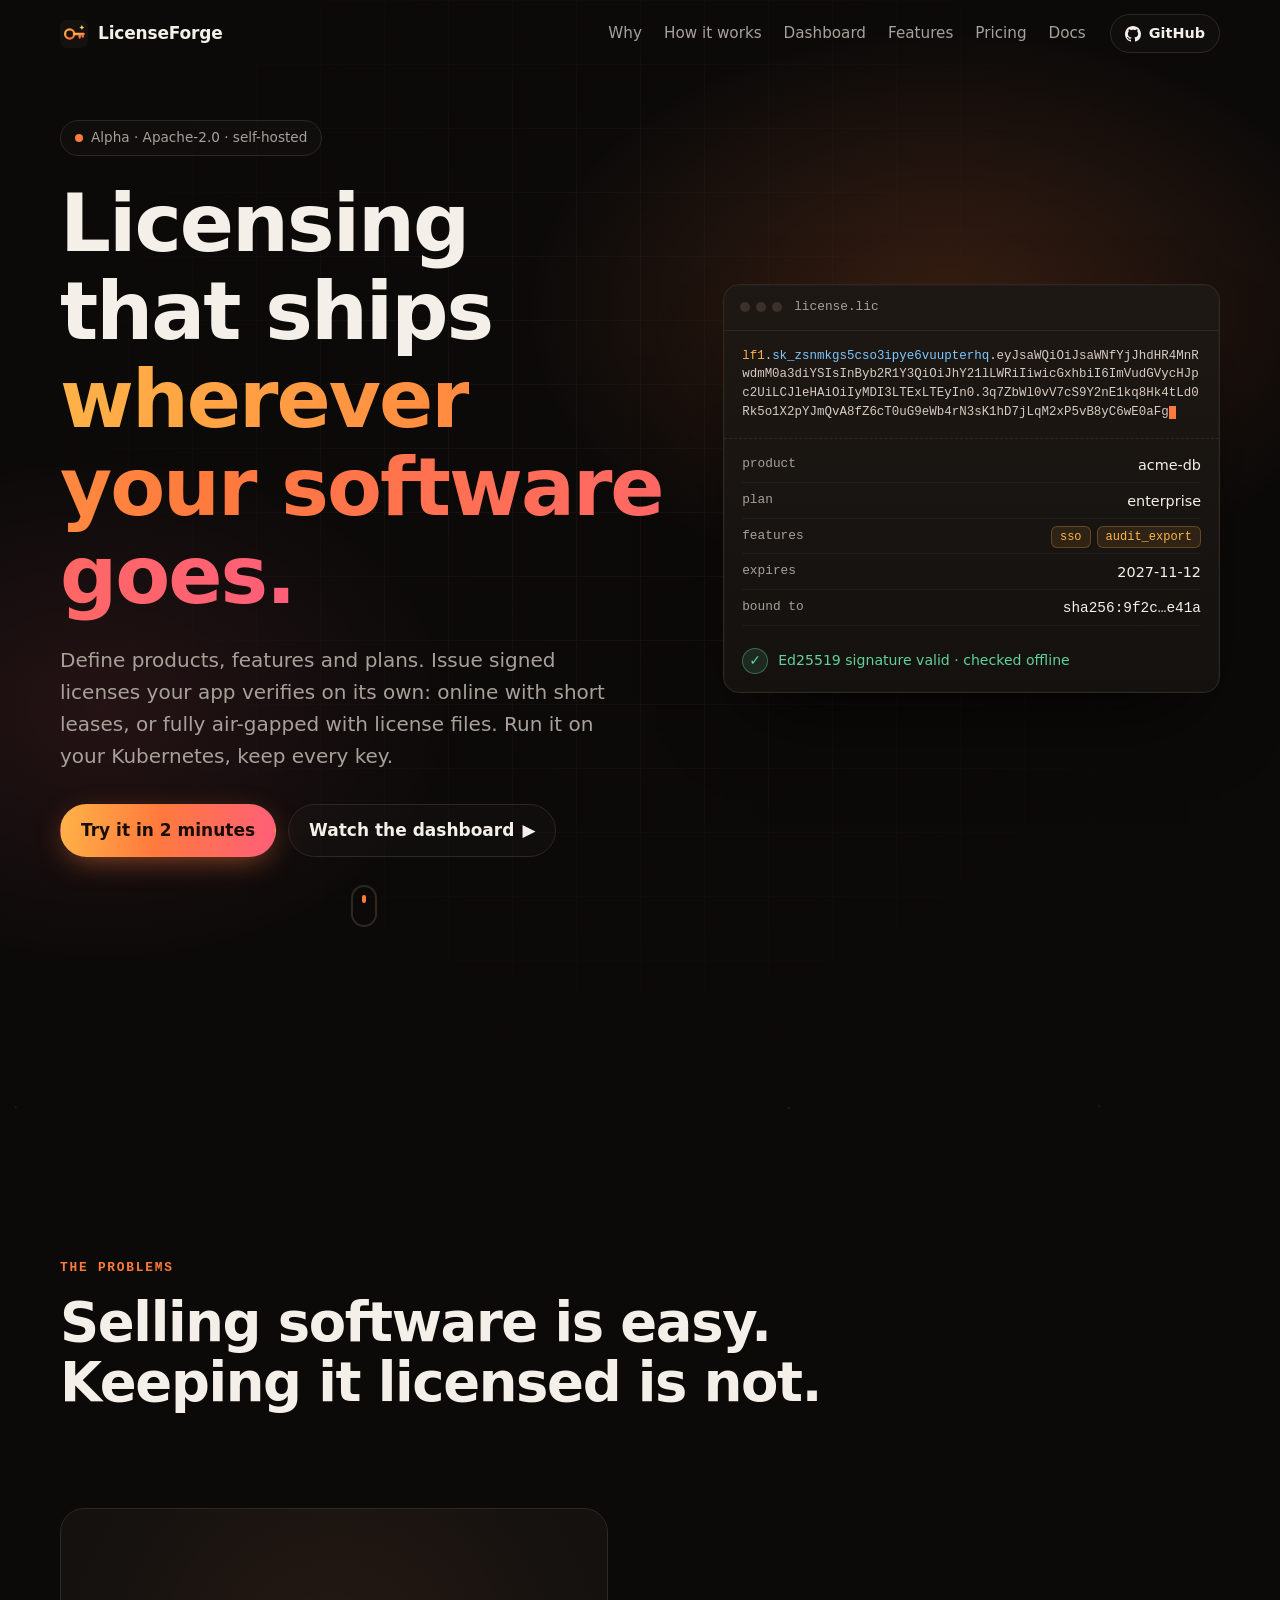
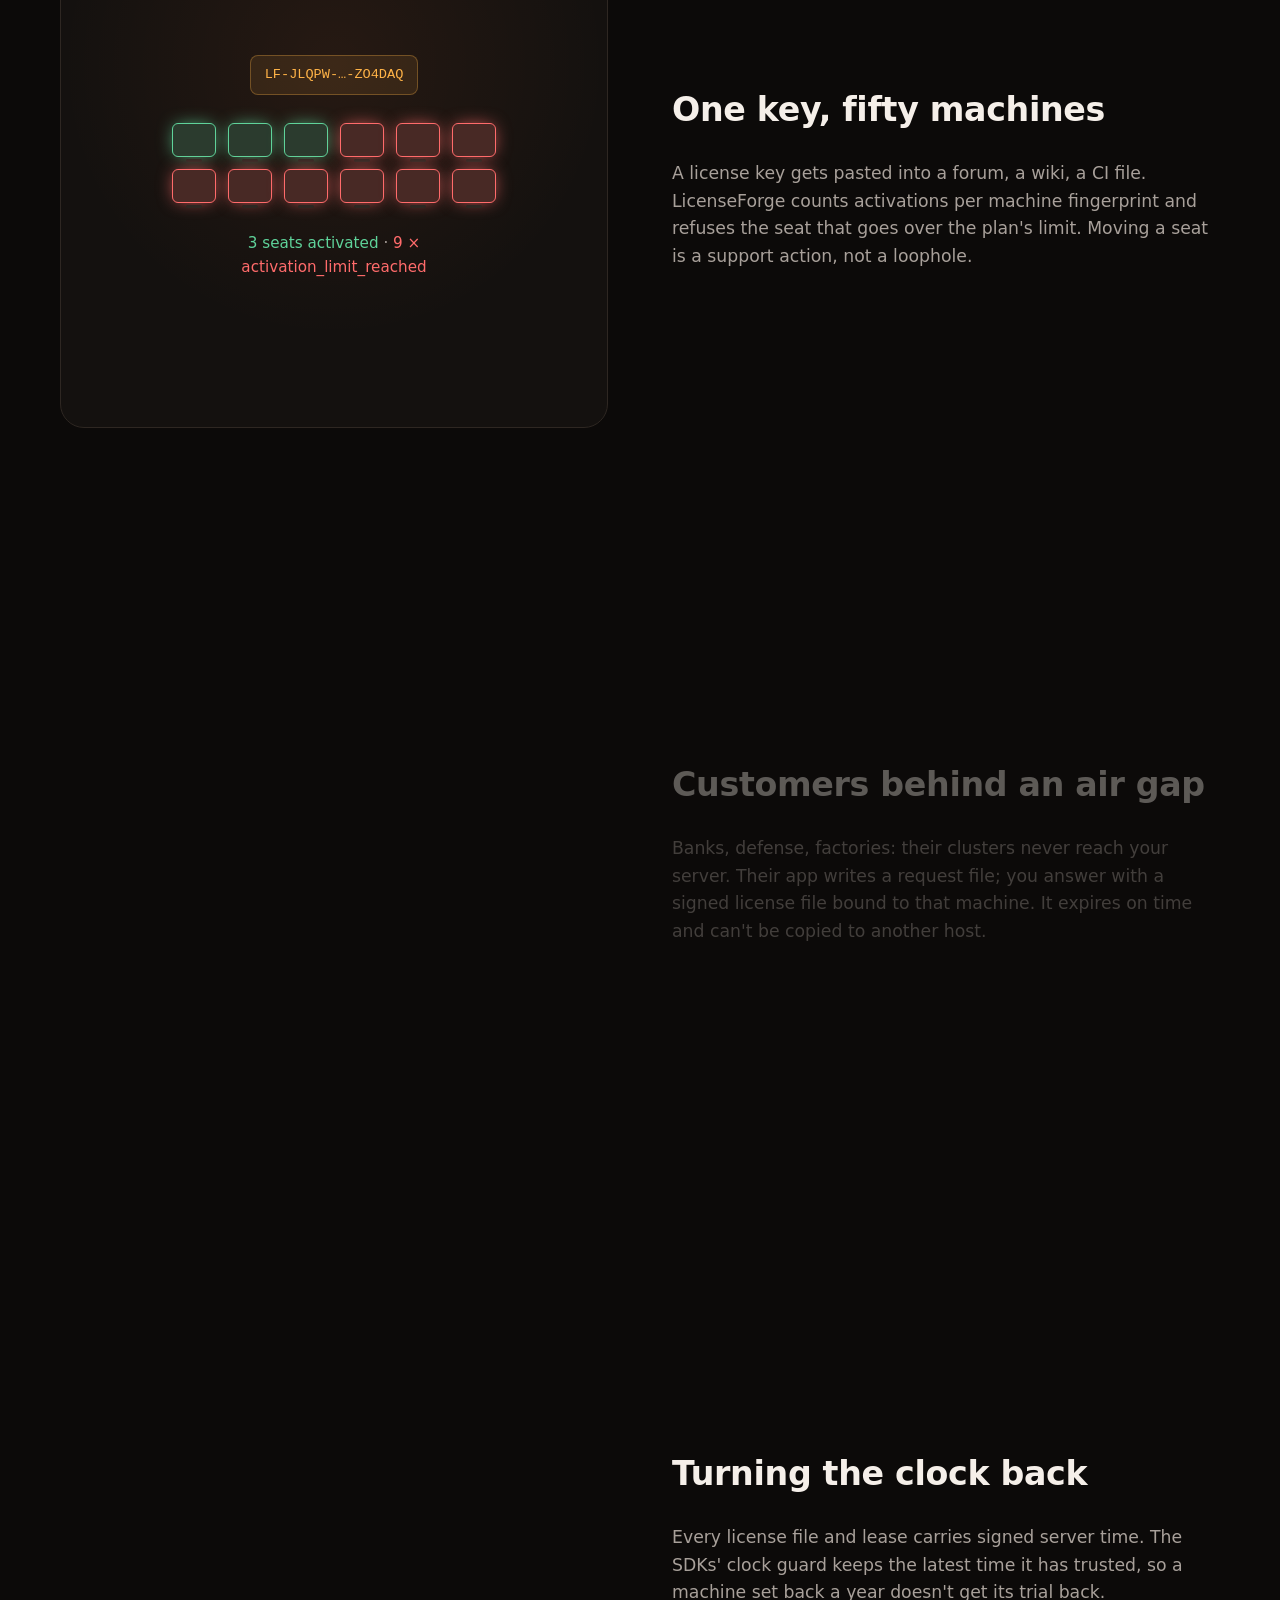
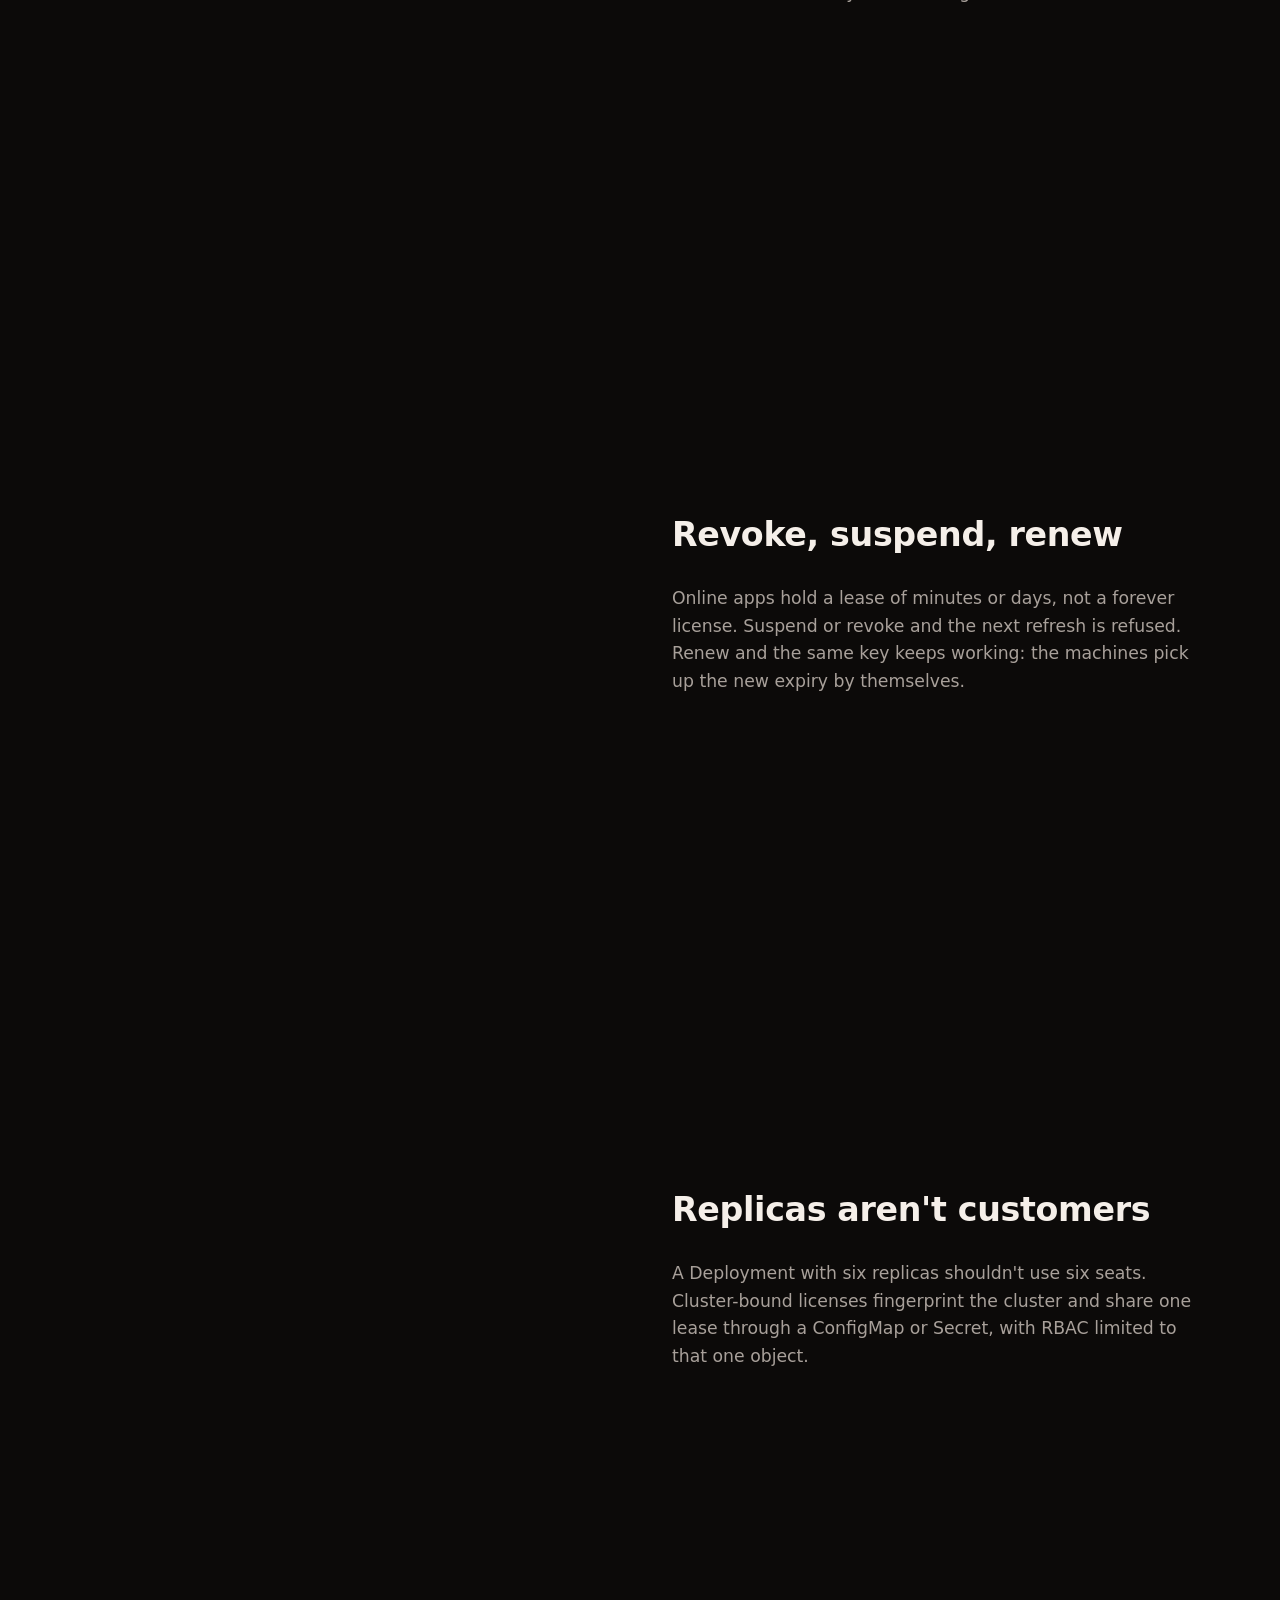
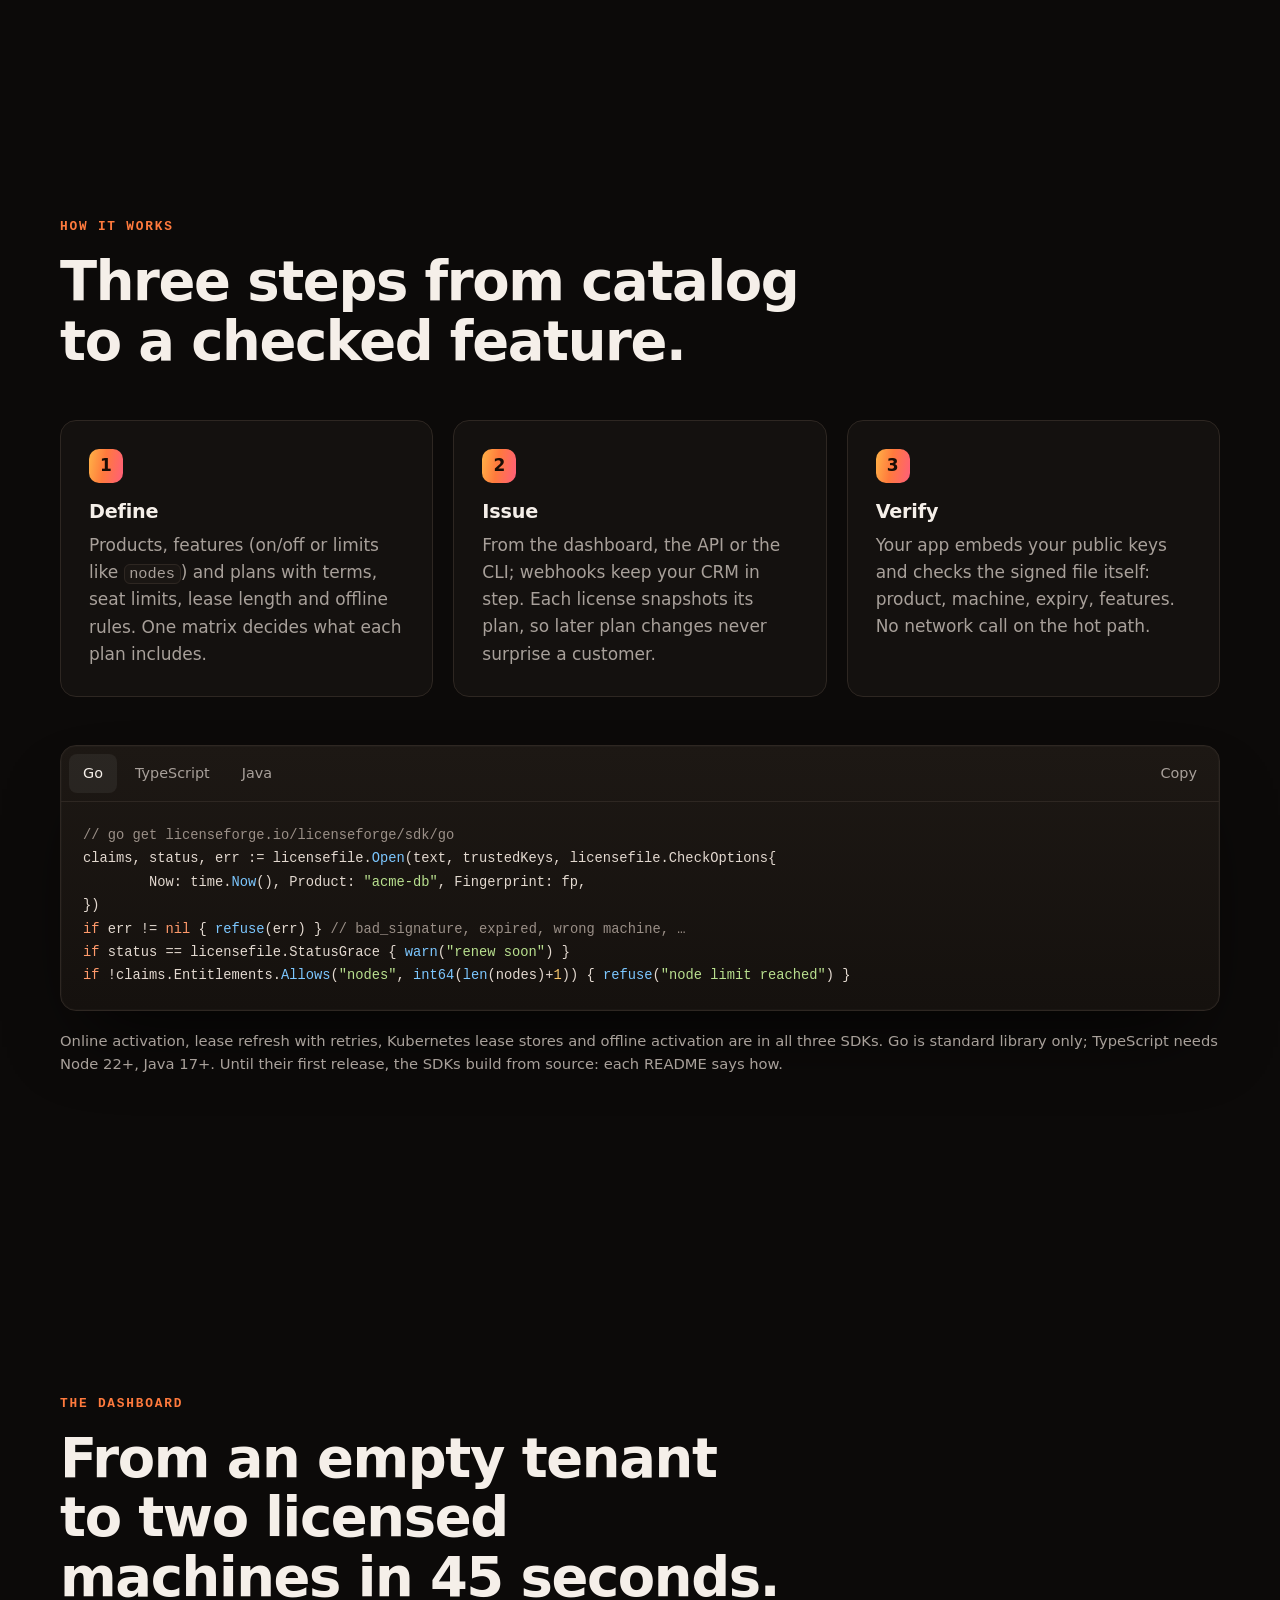
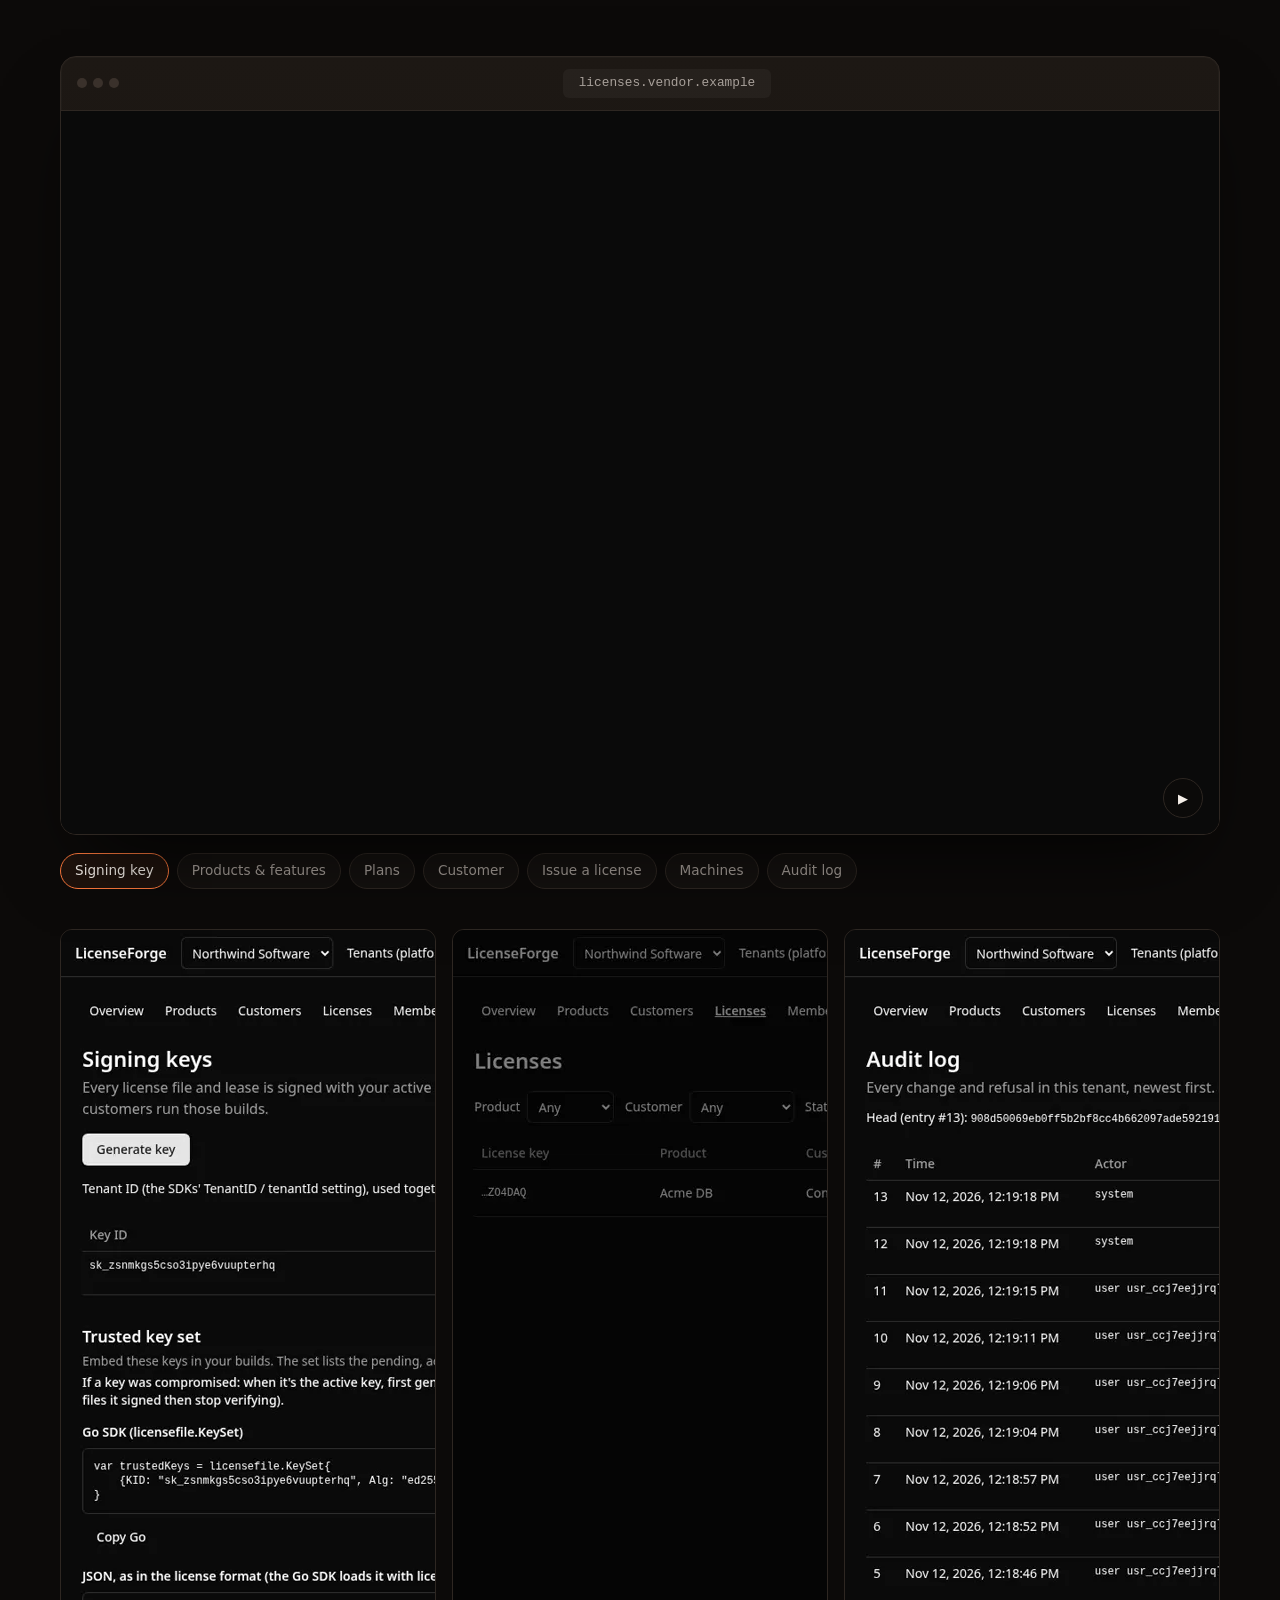
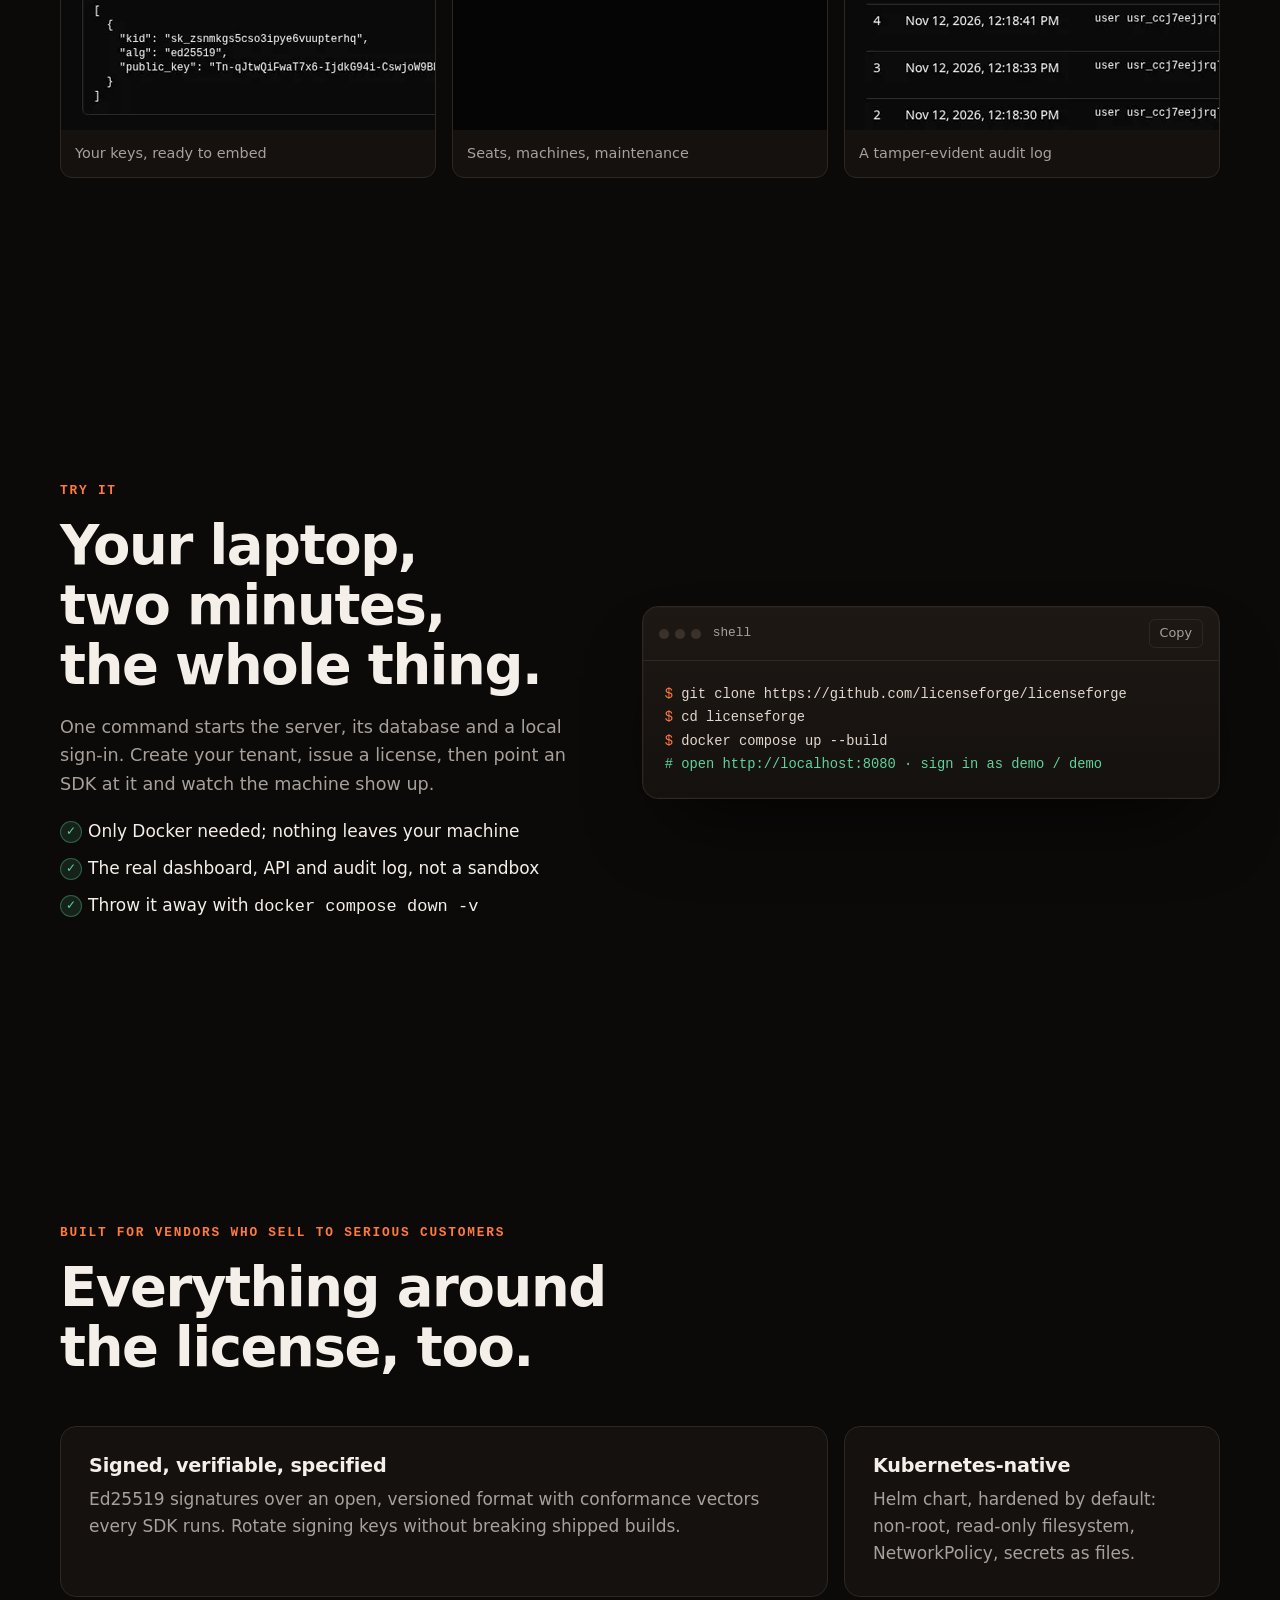
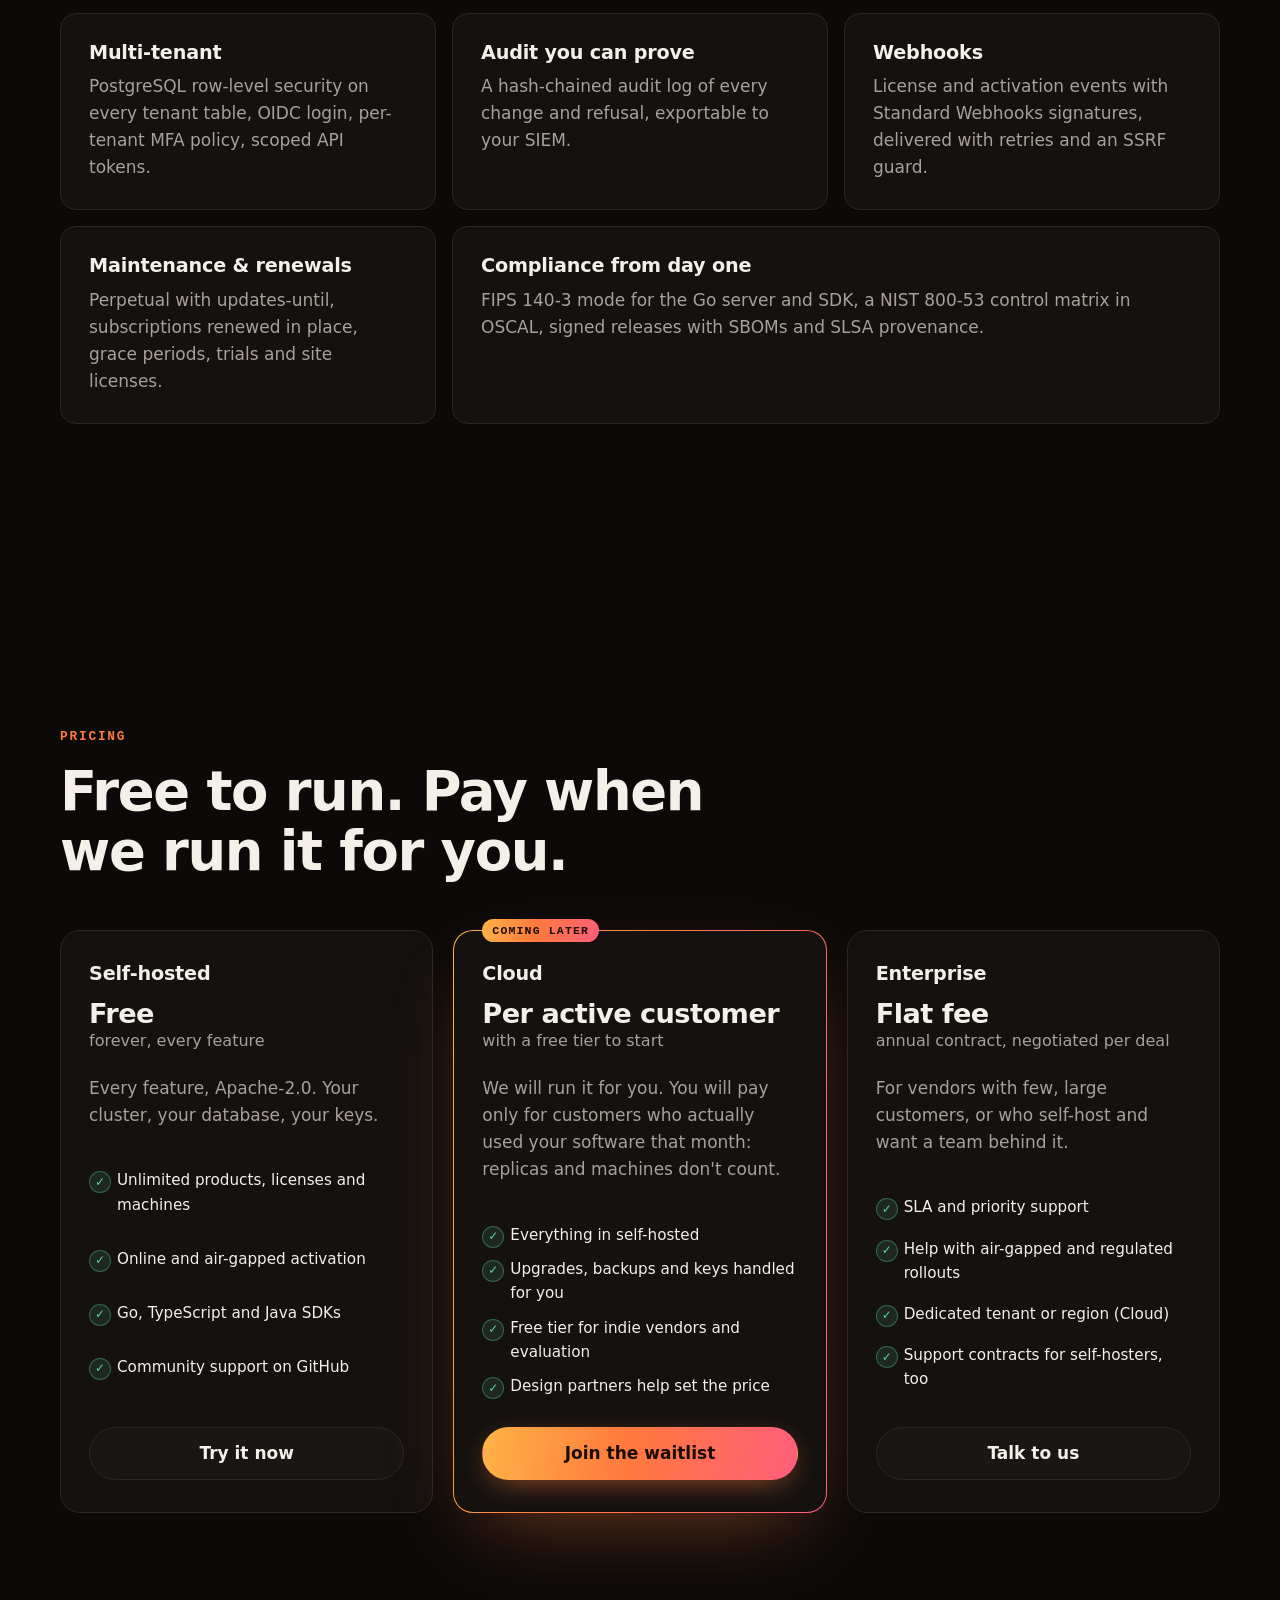
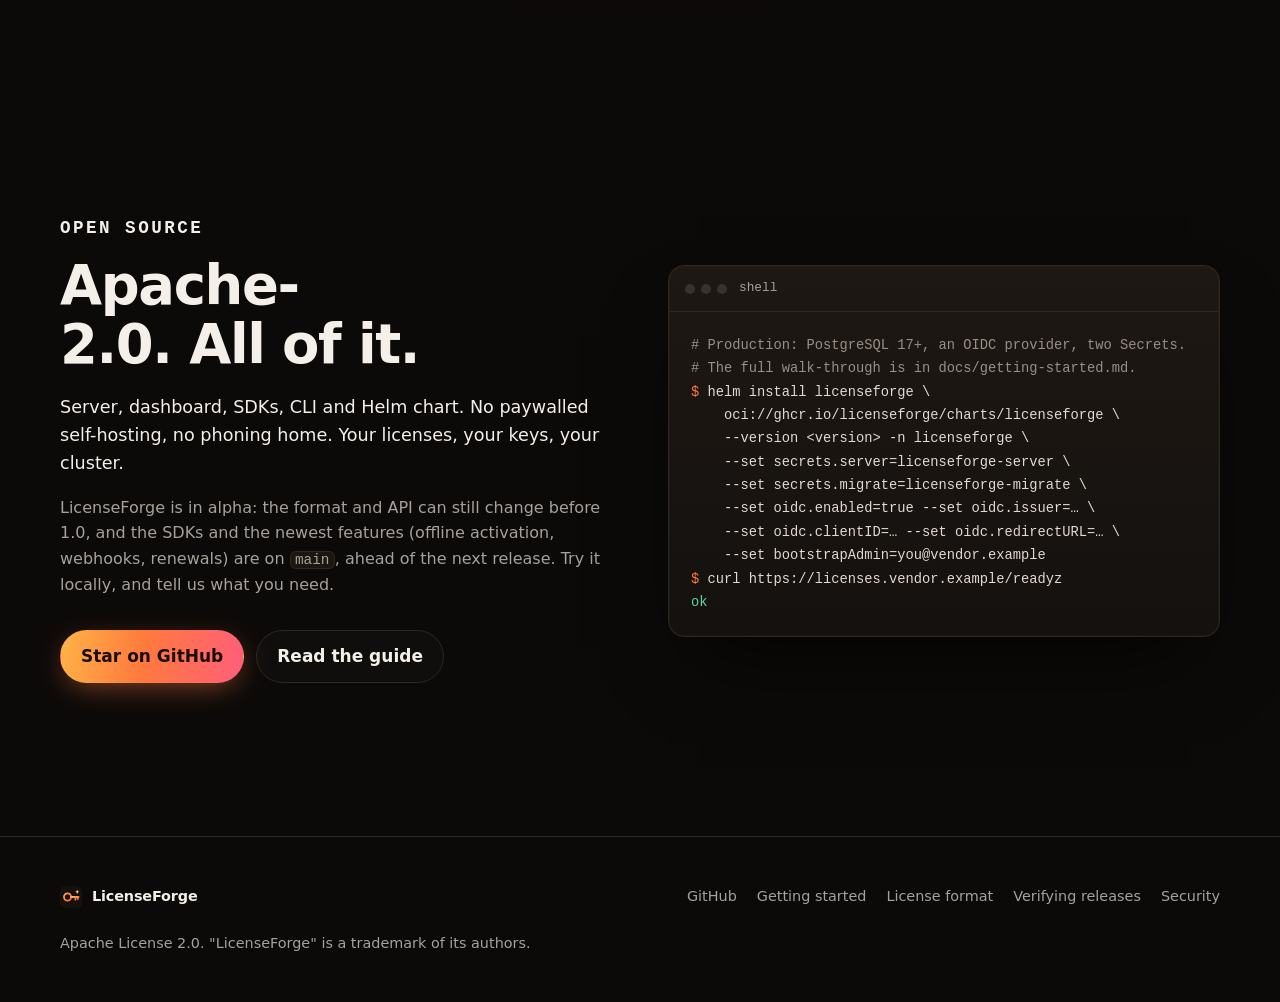
==== commit 603205c4: "fix: review round 2 for the landing page Active scene at full size; Helm snippet names every require" ====
--- a/index.html
+++ b/index.html
@@ -334,7 +334,7 @@
       </div>
       <div class="term reveal">
         <div class="card-head"><span class="dots" aria-hidden="true"><i></i><i></i><i></i></span><span class="mono muted">shell</span></div>
-<pre class="mono" aria-label="Install commands"><code><span class="c"># Production: PostgreSQL 17, an OIDC provider, two Secrets.</span>
+<pre class="mono" aria-label="Install commands"><code><span class="c"># Production: PostgreSQL 17+, an OIDC provider, two Secrets.</span>
 <span class="c"># The full walk-through is in docs/getting-started.md.</span>
 <span class="p">$</span> helm install licenseforge \
     oci://ghcr.io/licenseforge/charts/licenseforge \
@@ -342,6 +342,7 @@
     --set secrets.server=licenseforge-server \
     --set secrets.migrate=licenseforge-migrate \
     --set oidc.enabled=true --set oidc.issuer=… \
+    --set oidc.clientID=… --set oidc.redirectURL=… \
     --set bootstrapAdmin=you@vendor.example
 <span class="p">$</span> curl https://licenses.vendor.example/readyz
 <span class="o">ok</span></code></pre>
--- a/assets/css/site.css
+++ b/assets/css/site.css
@@ -105,7 +105,7 @@
 .story { display: grid; grid-template-columns: 1fr 1fr; gap: 64px; }
 .stage { position: sticky; top: 15vh; height: 70vh; display: grid; place-items: center; }
 .stage-frame { position: relative; width: 100%; height: 100%; max-height: 520px; border: 1px solid var(--line); border-radius: 24px; background: radial-gradient(circle at 50% 30%, rgba(255, 122, 61, .08), transparent 60%), var(--bg-2); overflow: hidden; }
-.scene { position: absolute; inset: 0; display: flex; flex-direction: column; align-items: center; justify-content: center; gap: 28px; padding: 32px; opacity: 1; transform: scale(.96); transition: opacity .6s var(--ease), transform .6s var(--ease); pointer-events: none; }
+.scene { position: absolute; inset: 0; display: flex; flex-direction: column; align-items: center; justify-content: center; gap: 28px; padding: 32px; opacity: 1; transform: none; transition: opacity .6s var(--ease), transform .6s var(--ease); pointer-events: none; }
 .js .scene:not(.on) { opacity: 0; transform: scale(.96); }
 .sc-note { text-align: center; color: var(--muted); font-size: .95rem; max-width: 30ch; }
 .good { color: var(--good); } .bad { color: var(--bad); }
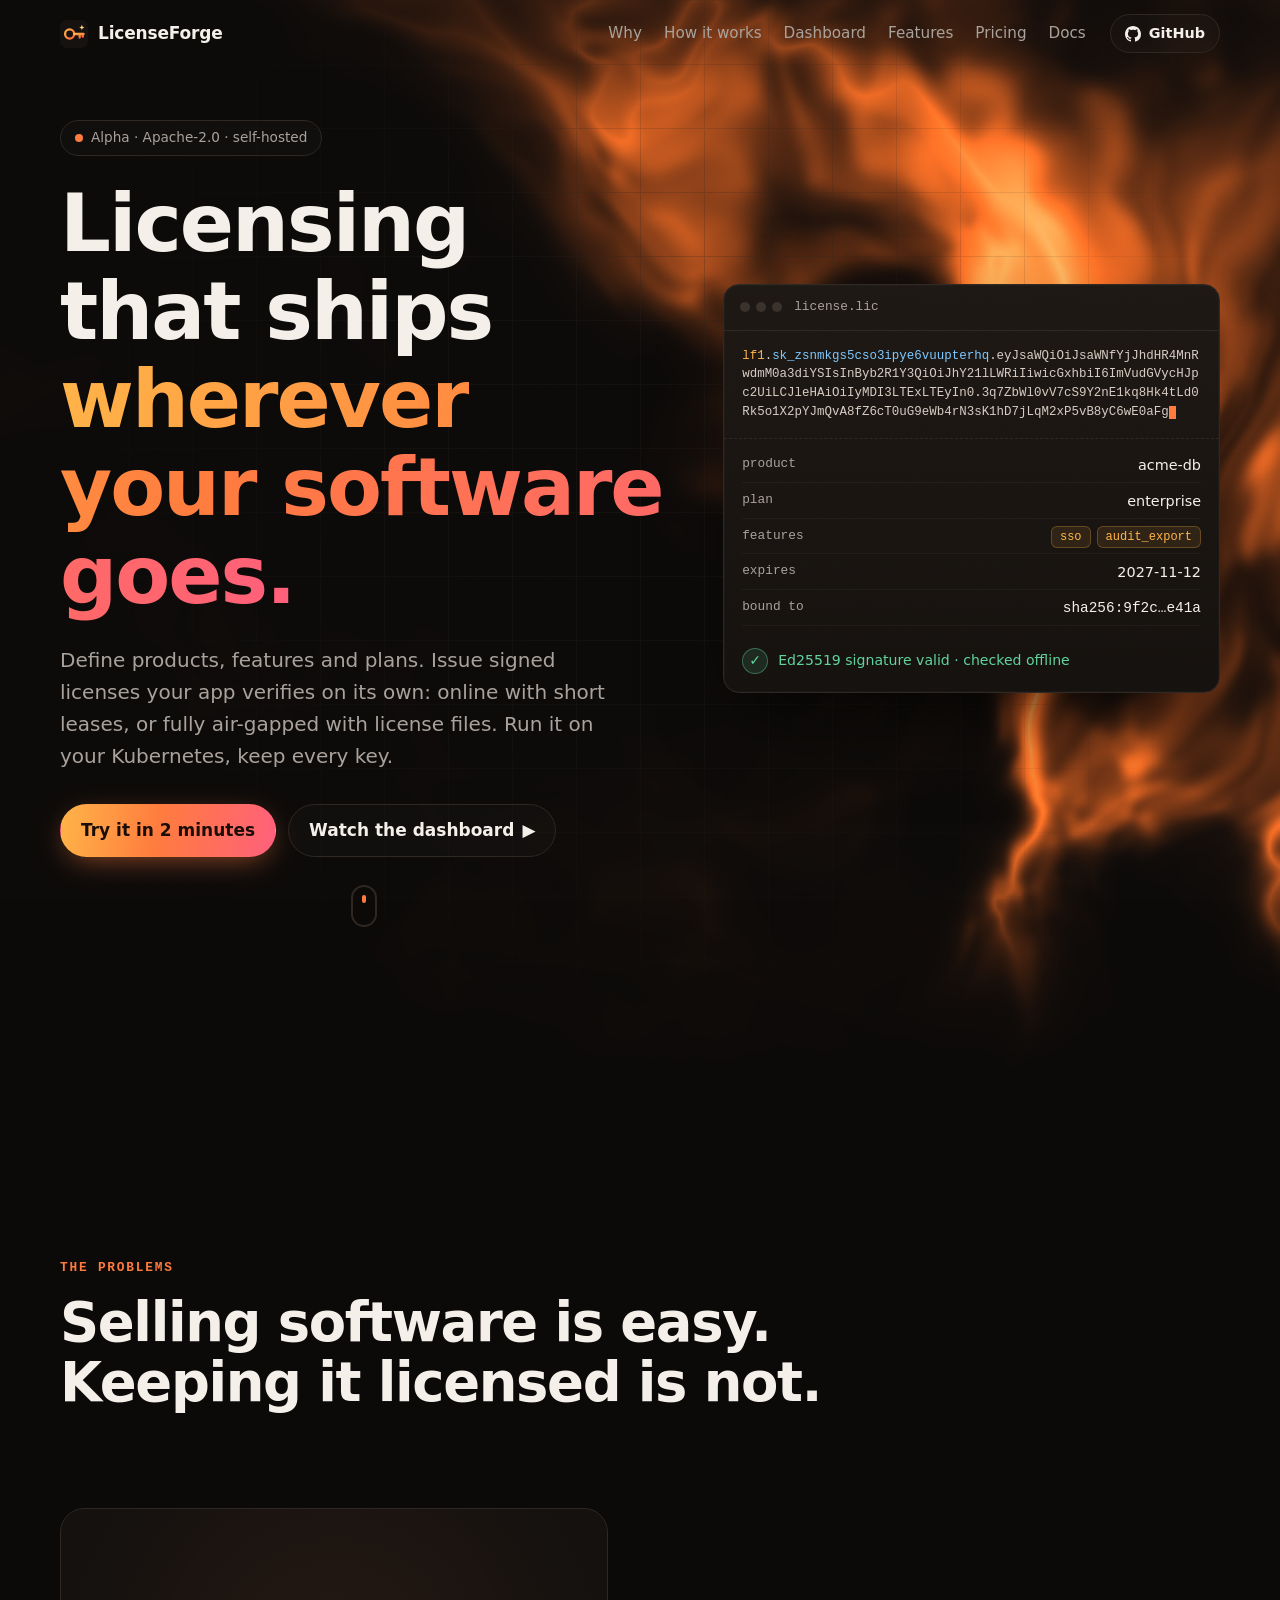
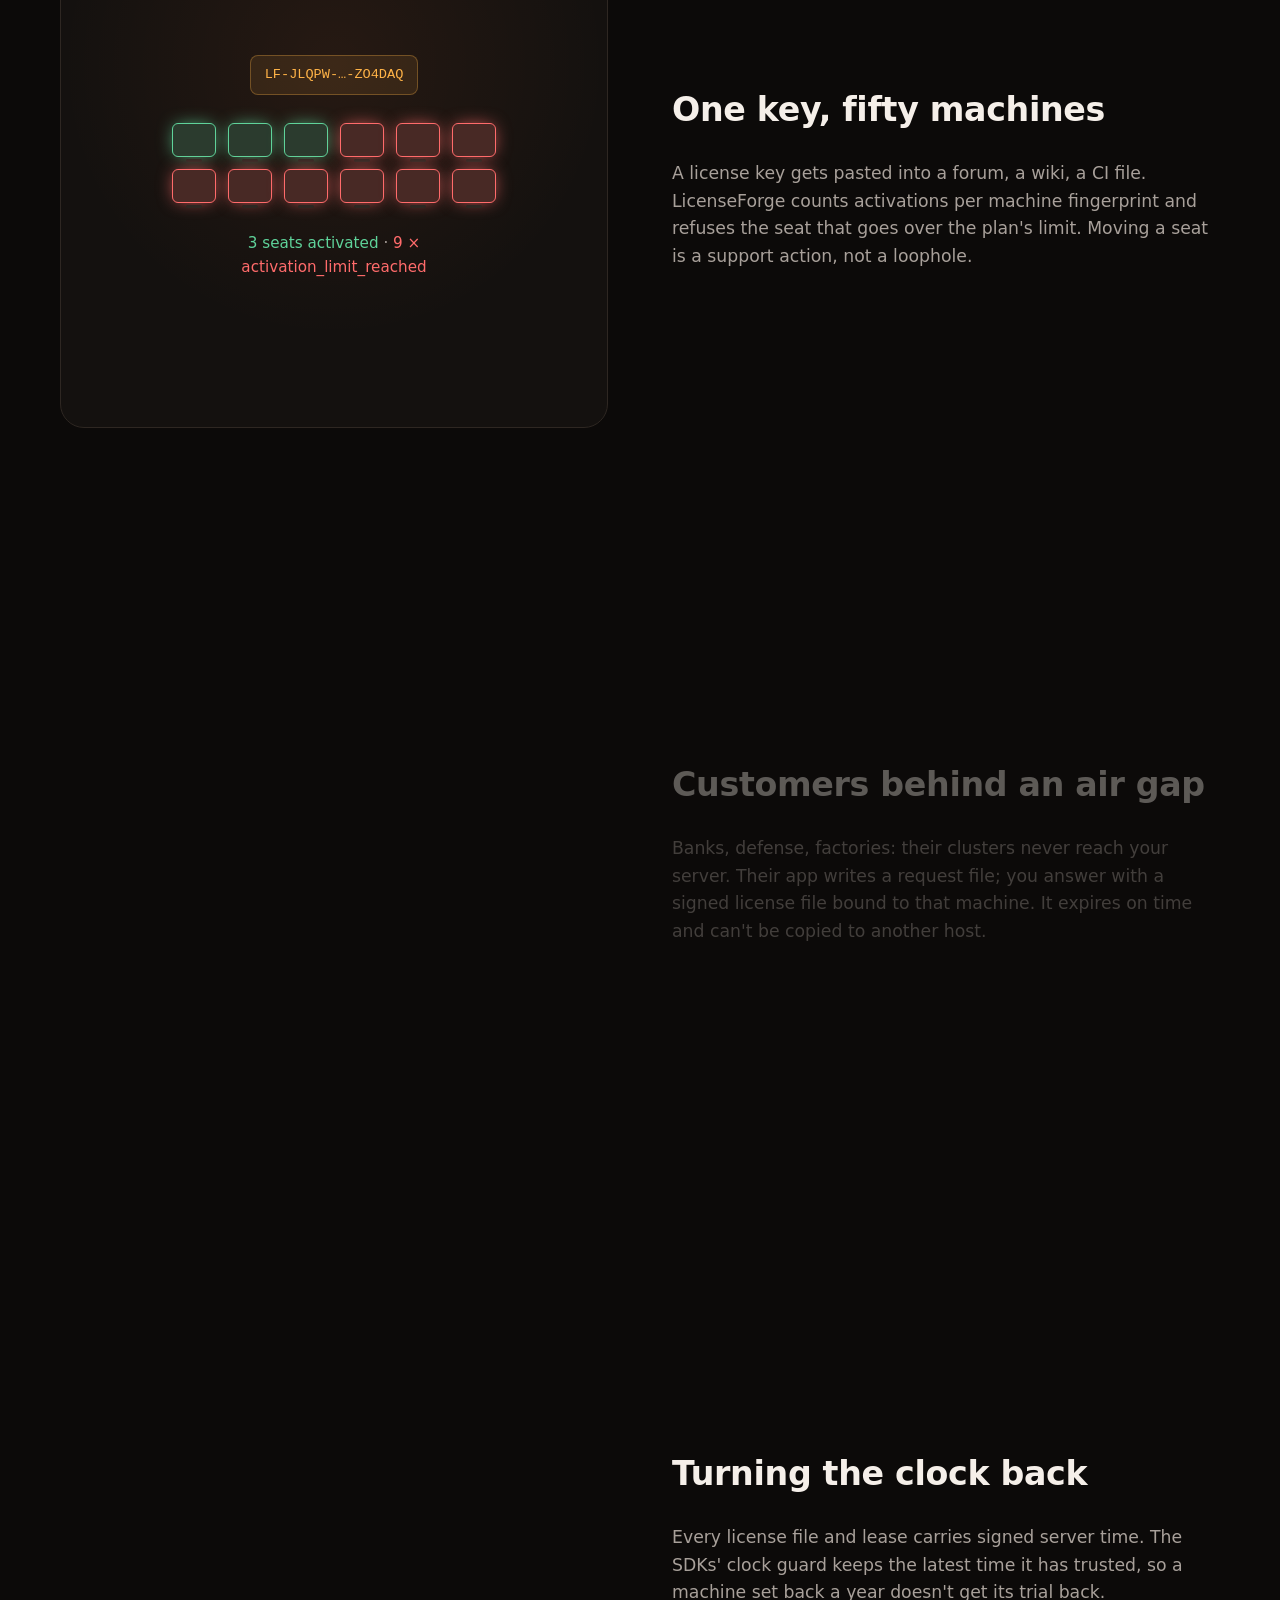
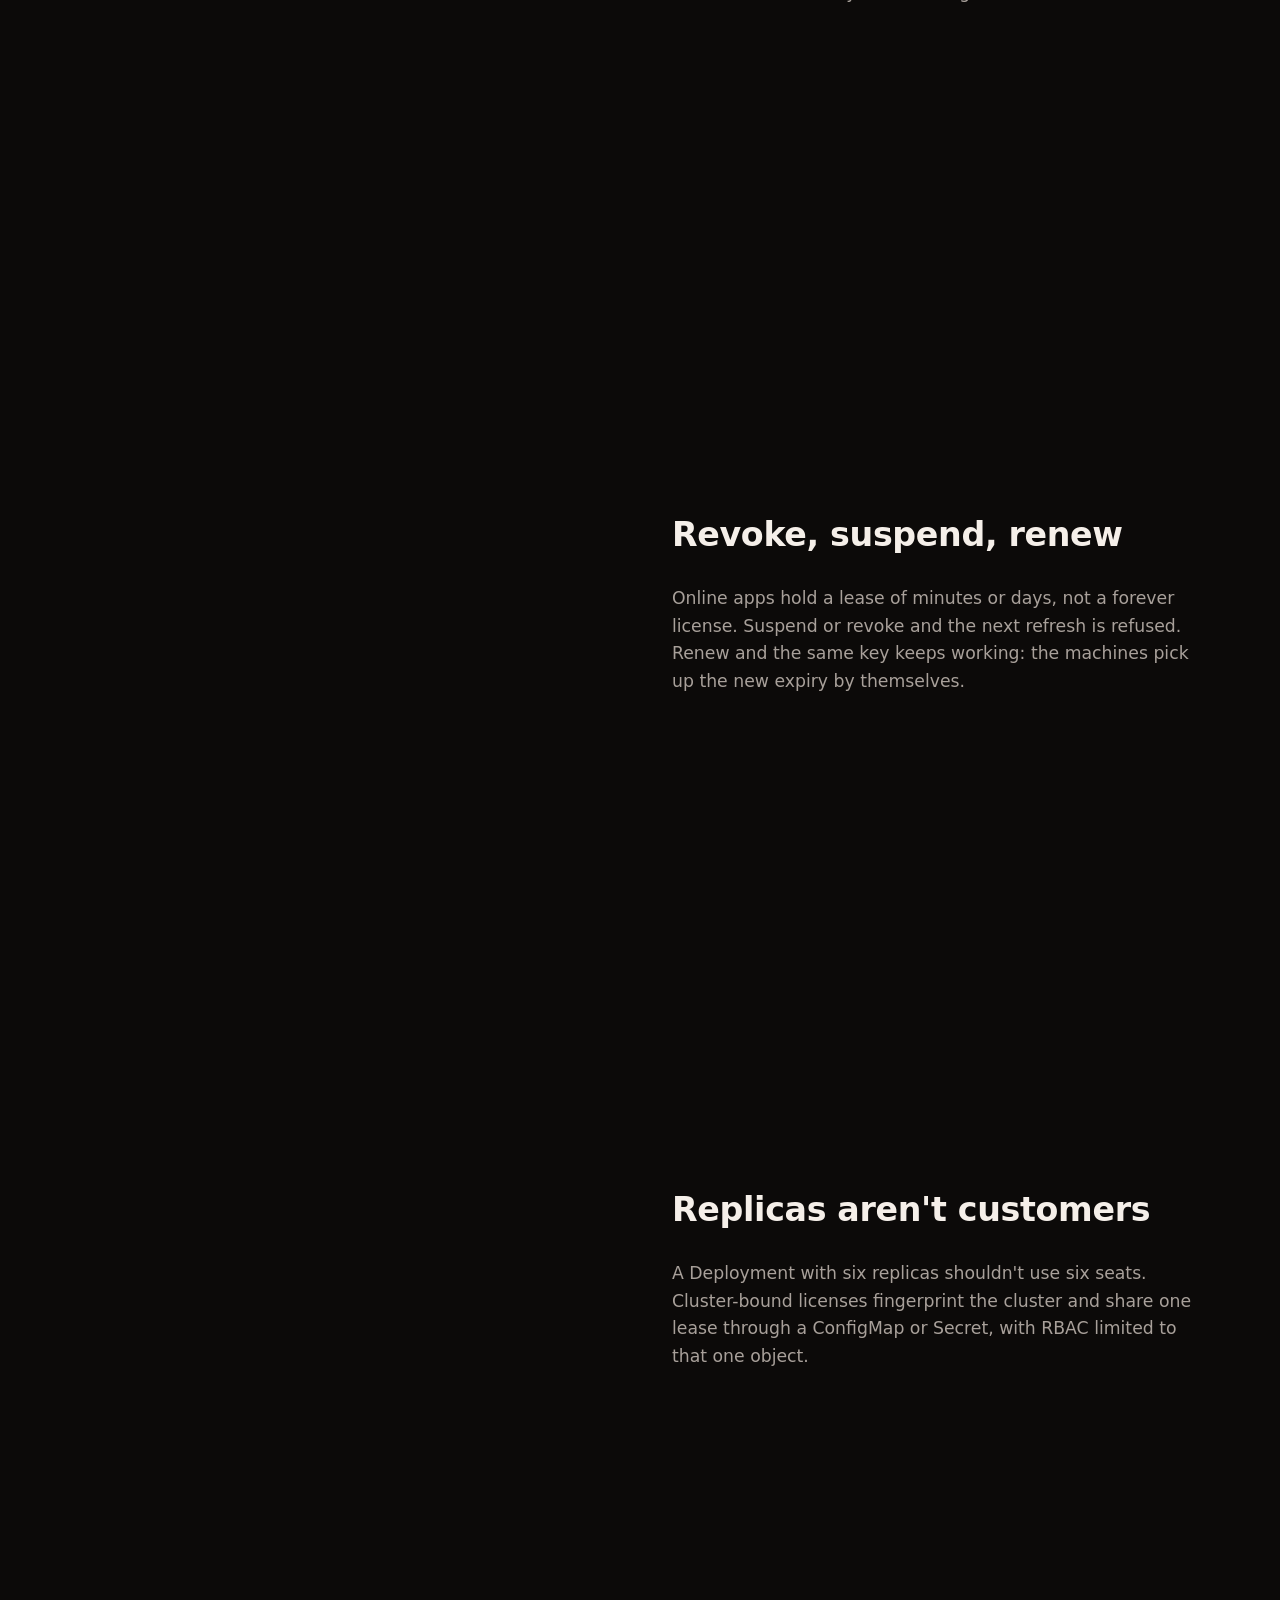
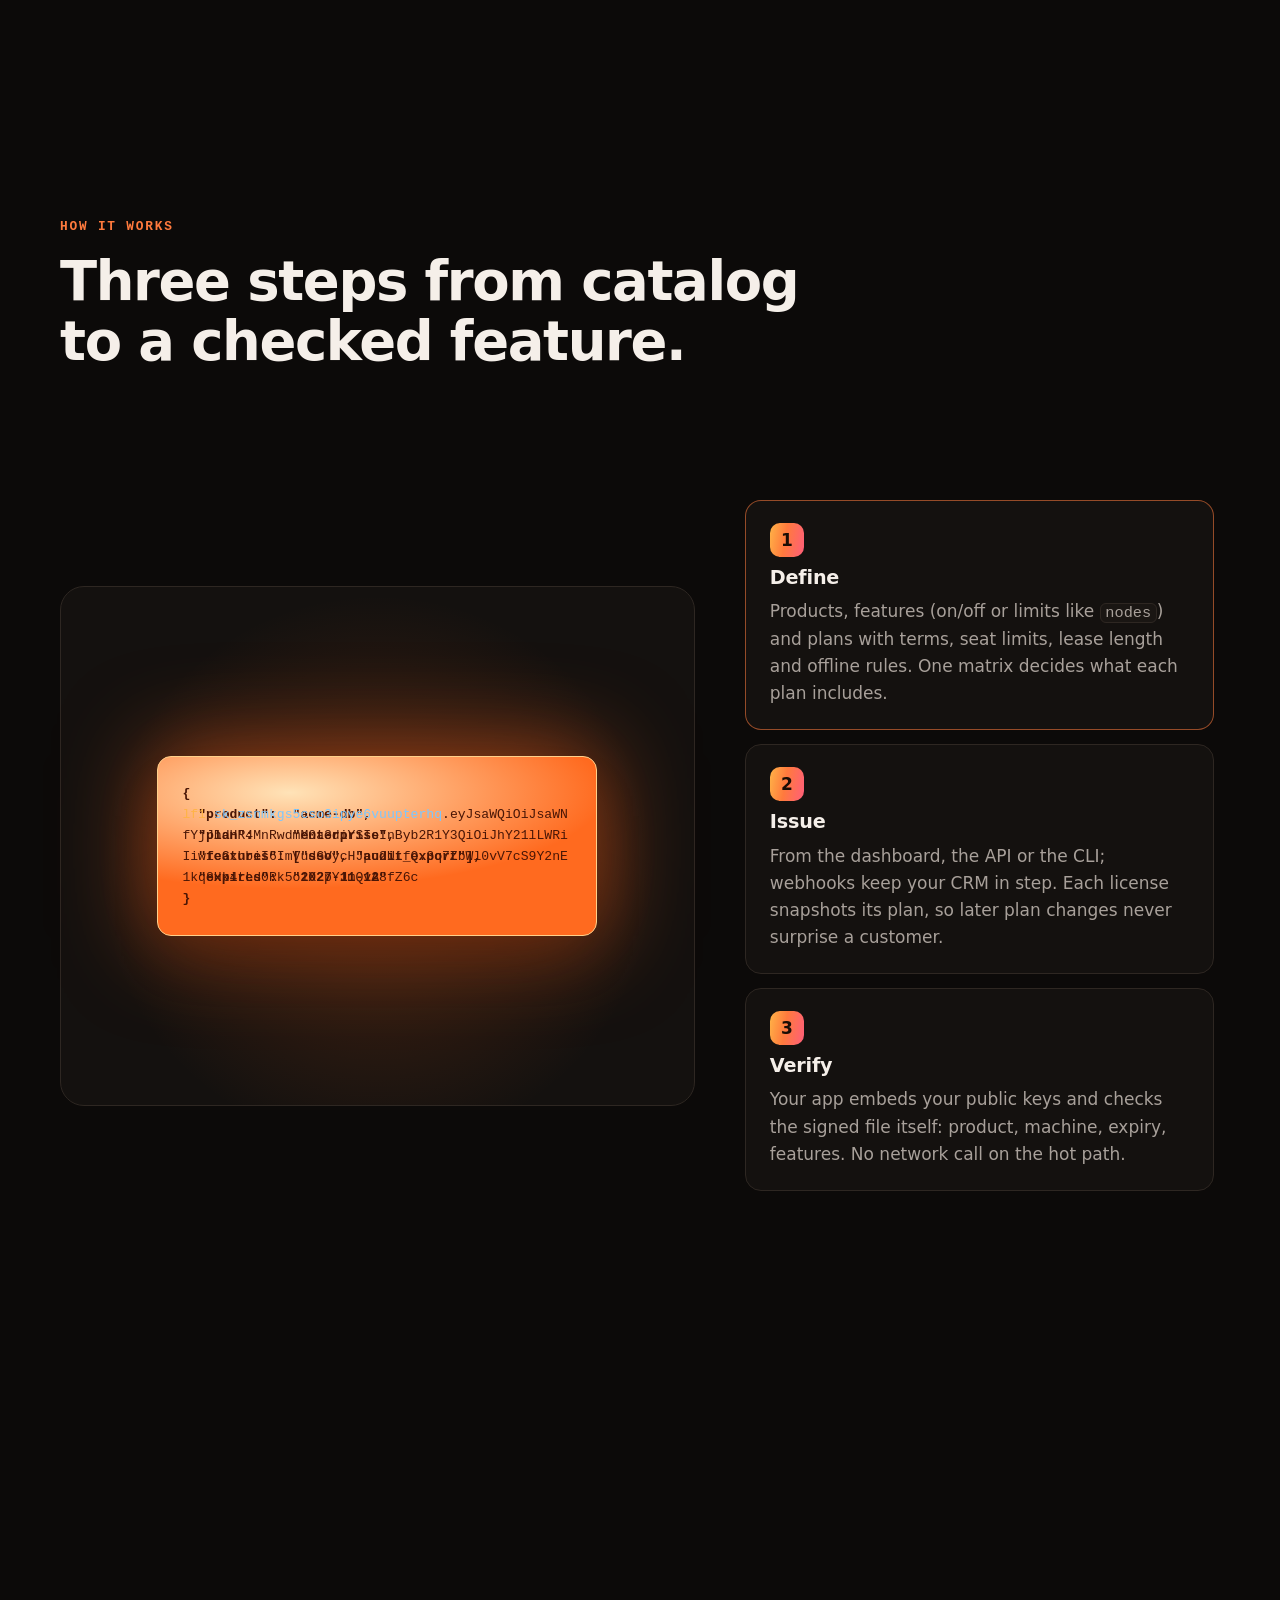
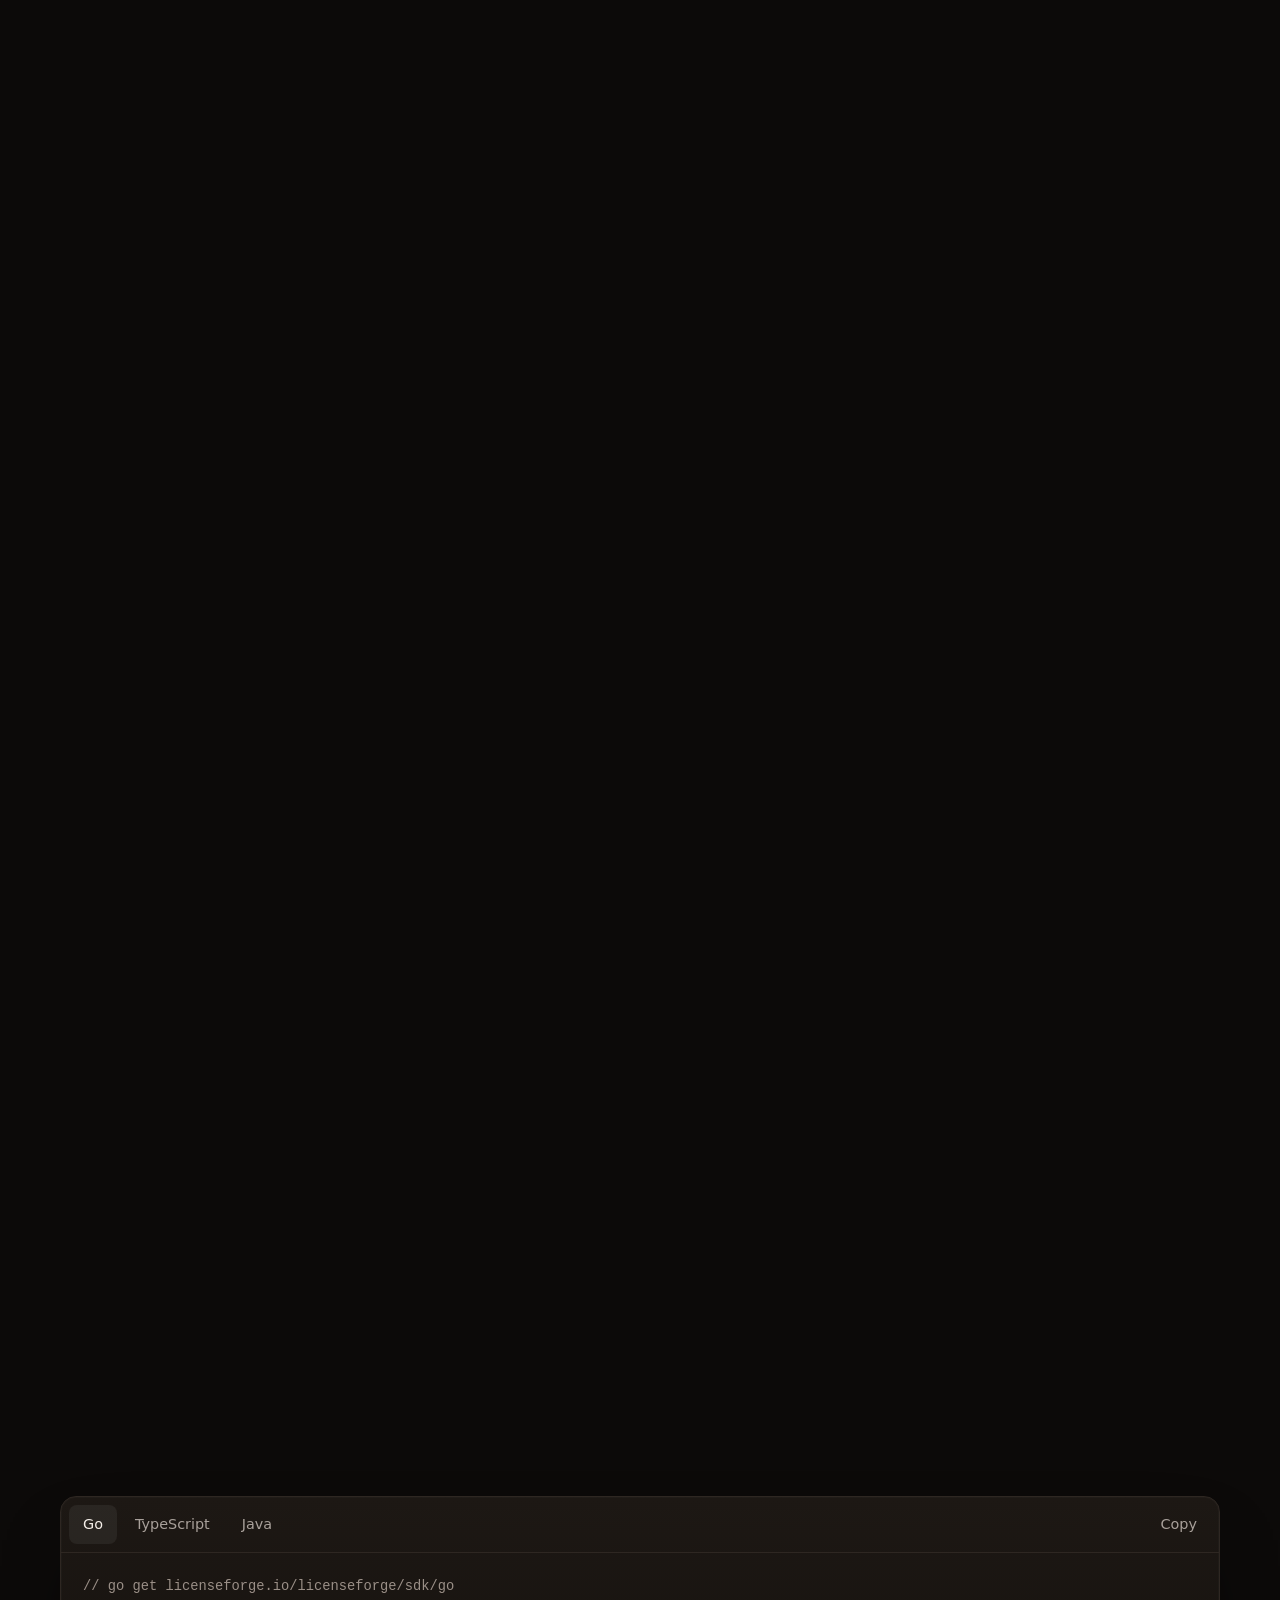
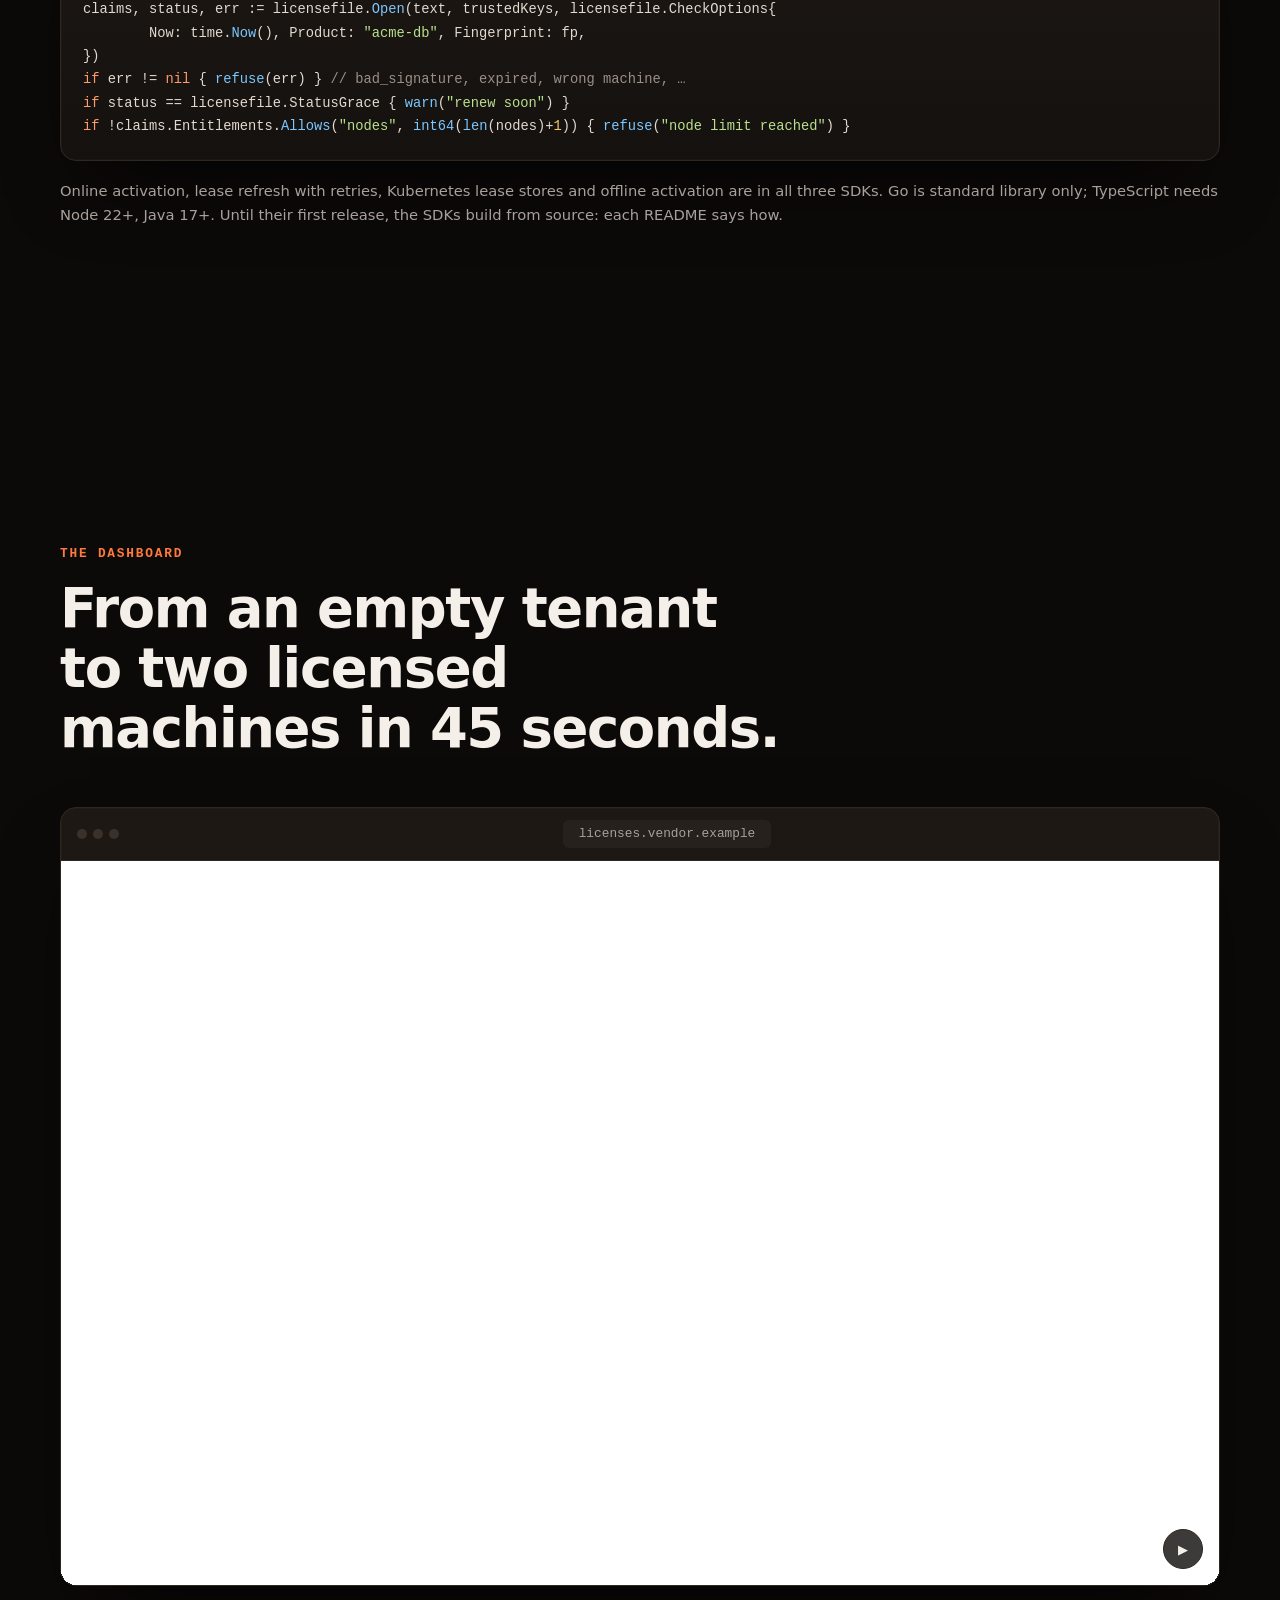
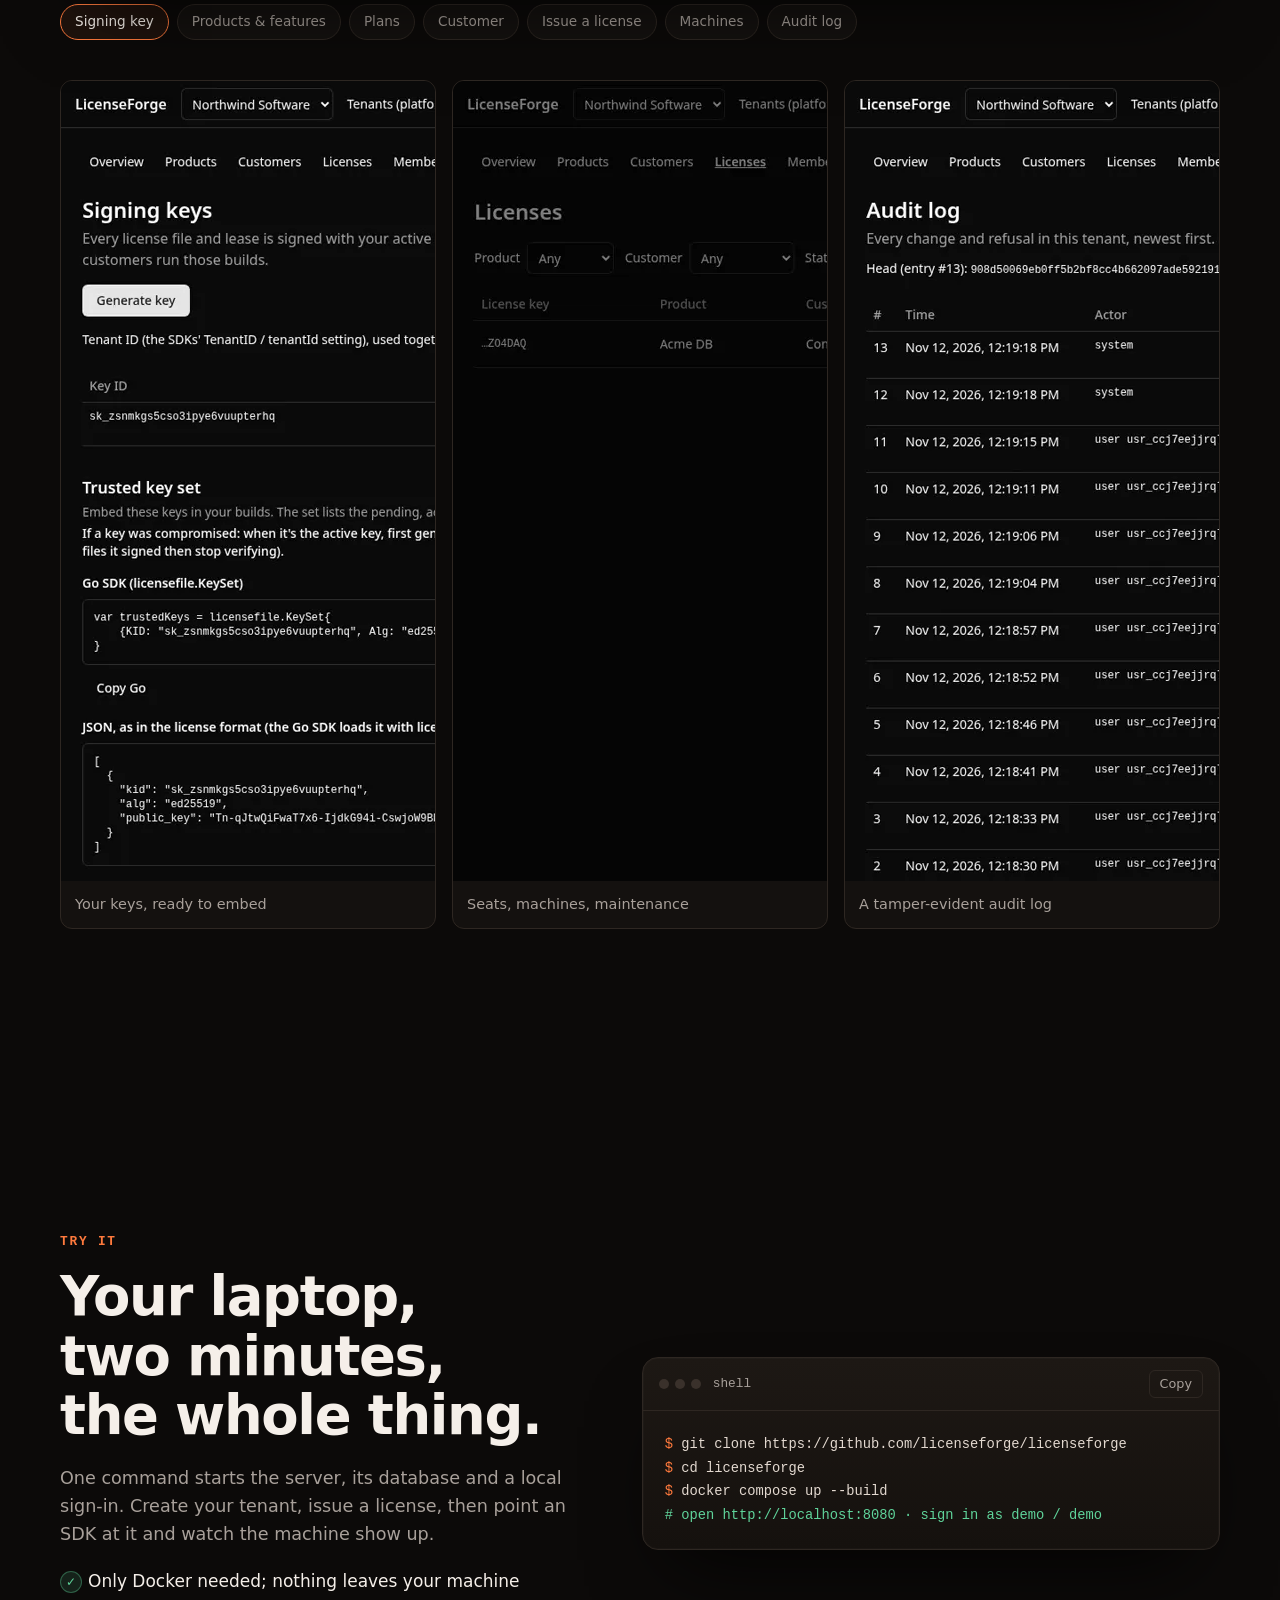
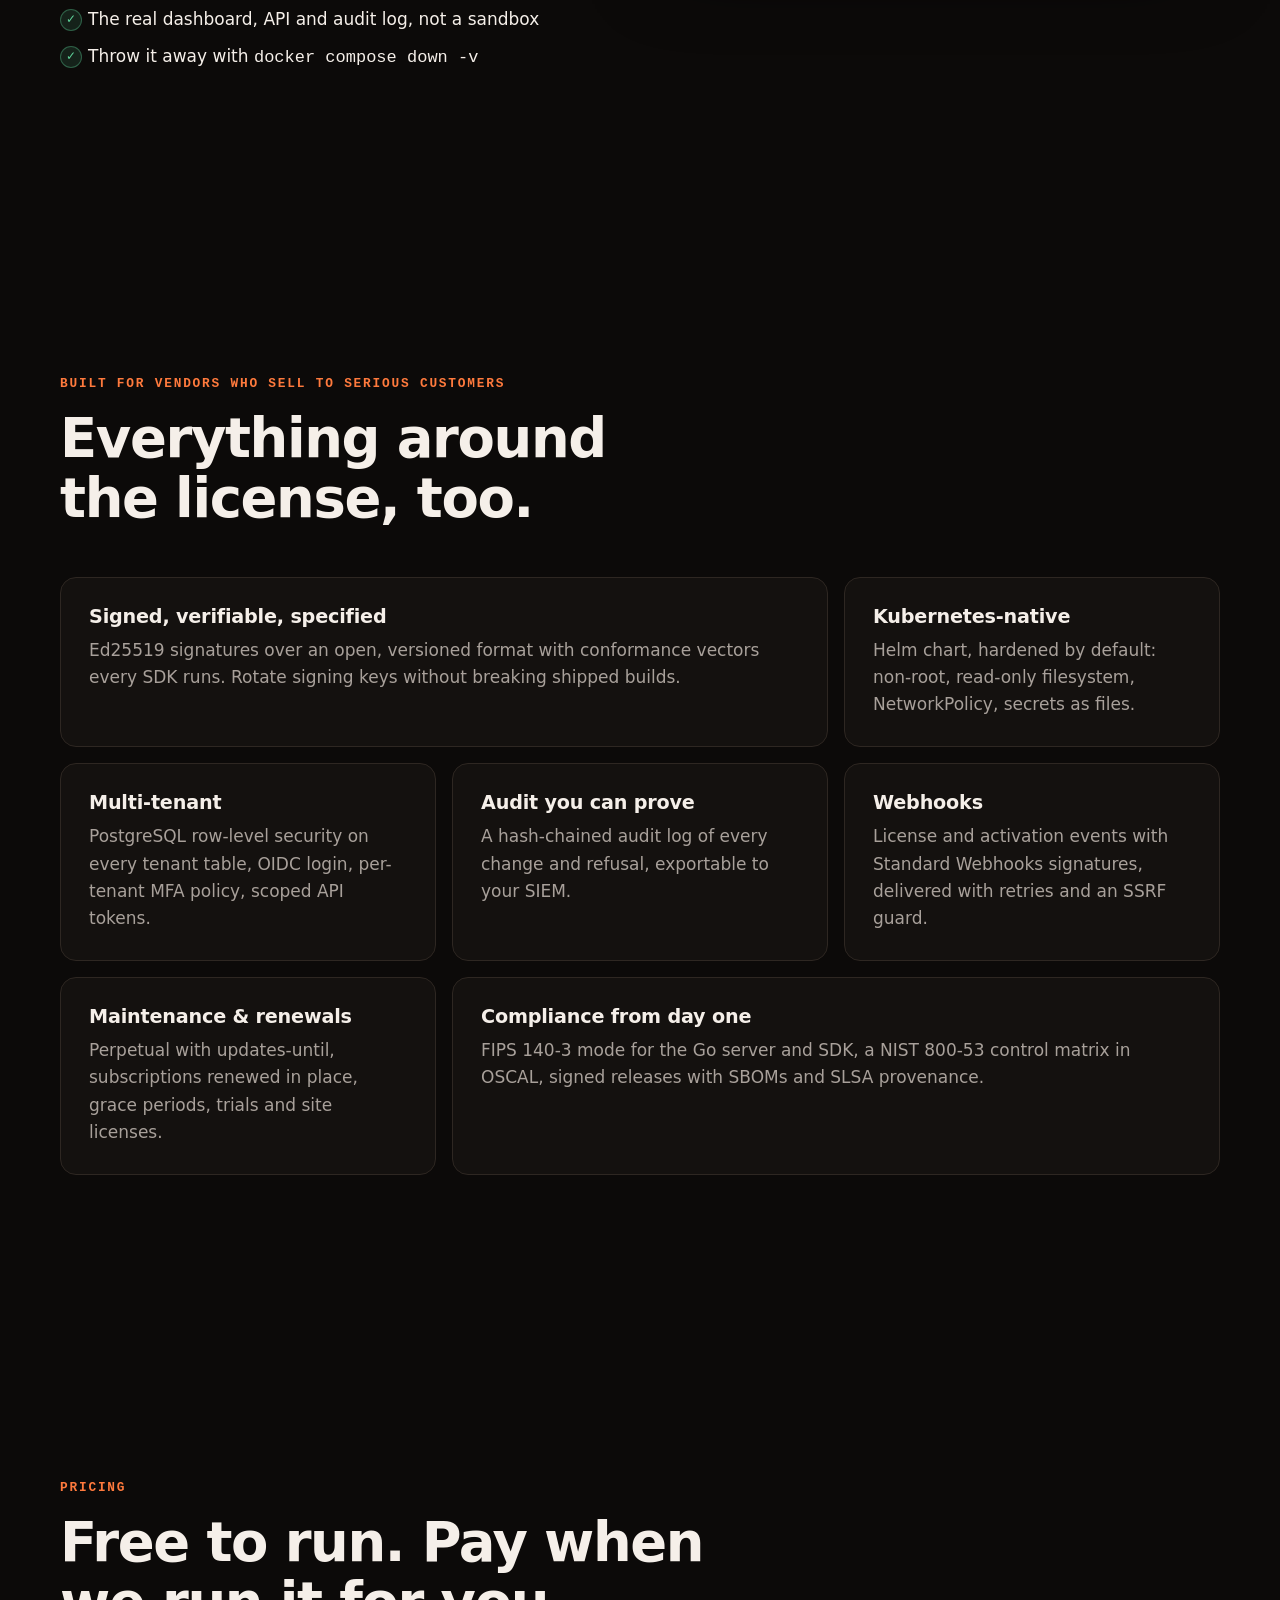
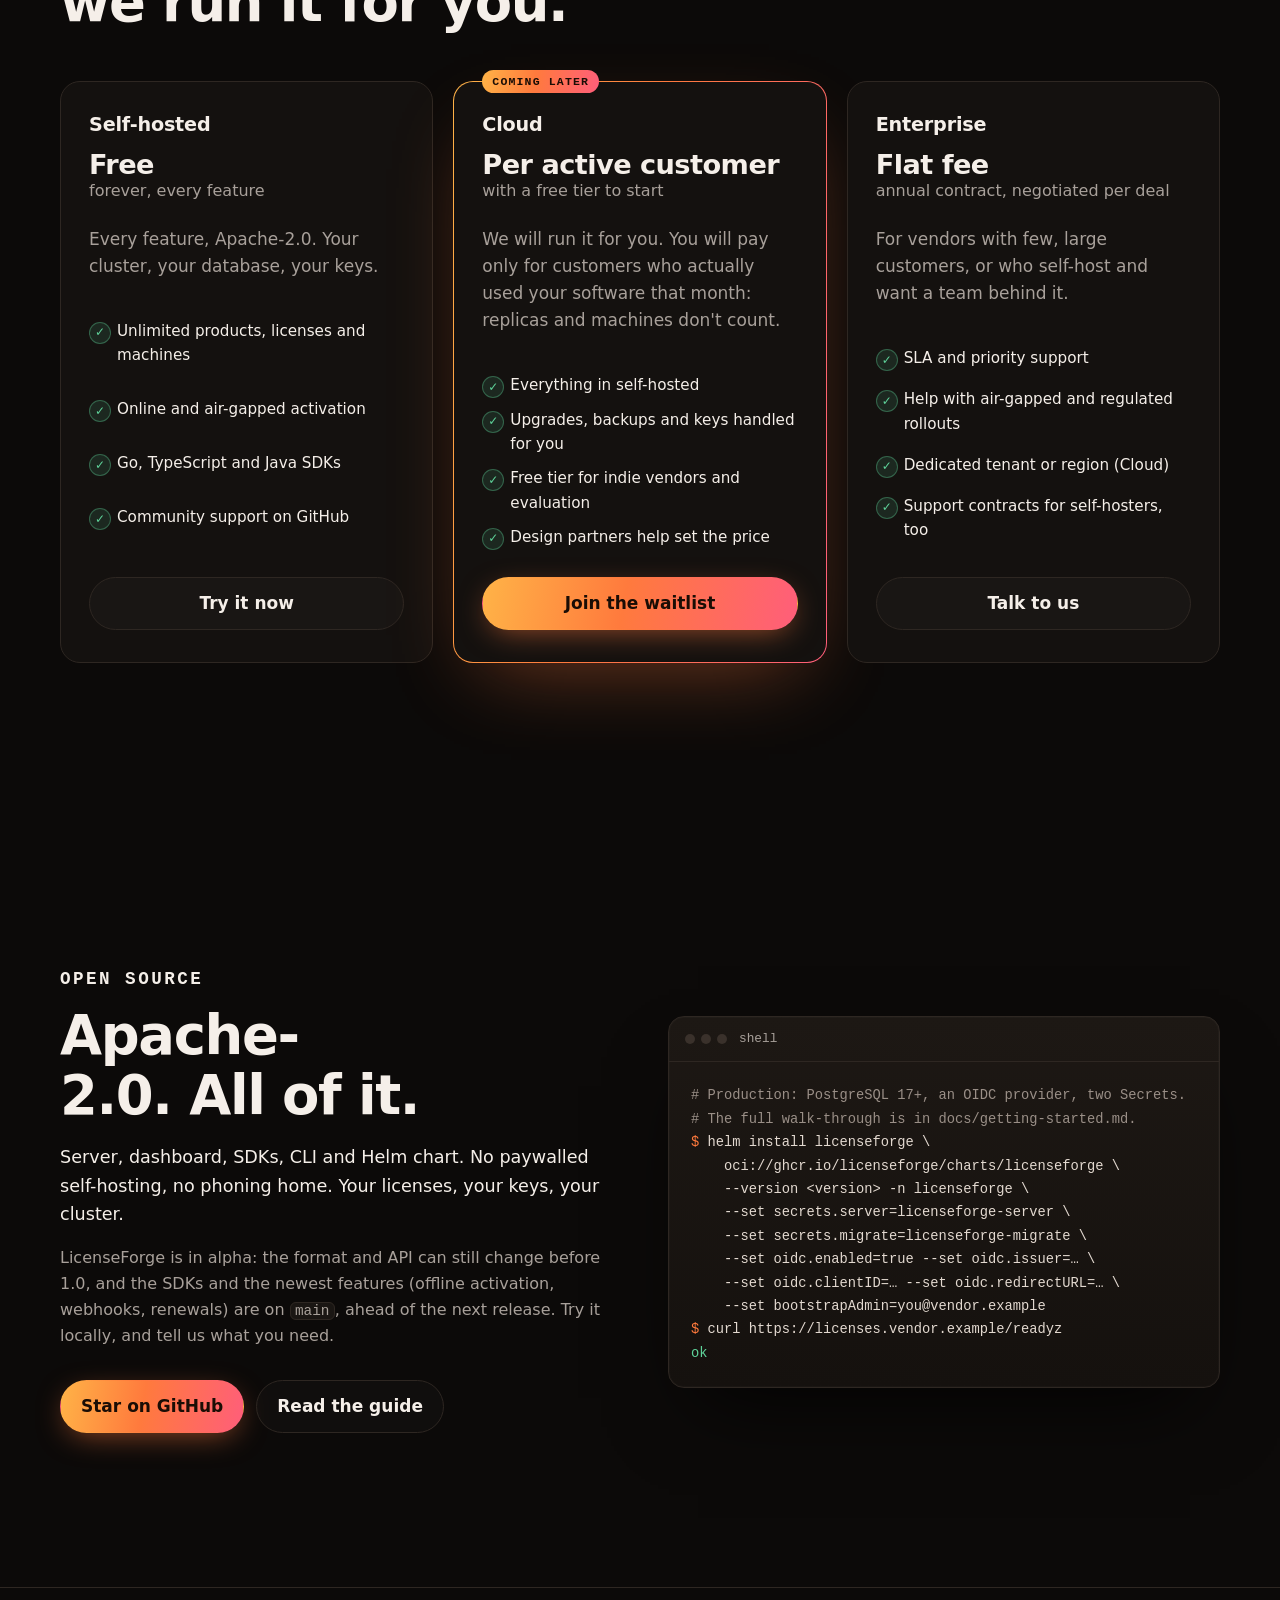
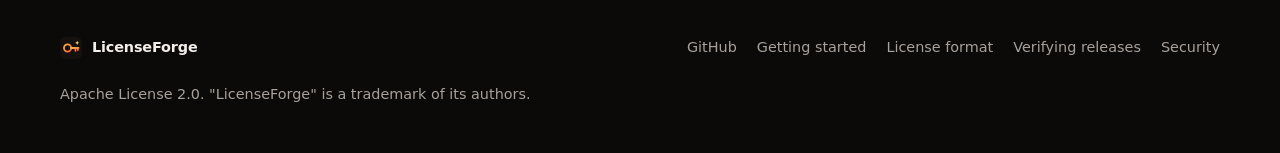
==== commit 0f7f2c72: "feat: forge look: molten hero shader, cooling headings, pinned forge sequence - Hero: a WebGL fragme" ====
--- a/index.html
+++ b/index.html
@@ -38,7 +38,7 @@
   <main id="main">
     <!-- Hero -->
     <section class="hero" id="top">
-      <canvas class="embers" aria-hidden="true"></canvas>
+      <canvas class="molten" aria-hidden="true"></canvas>
       <div class="hero-copy">
         <p class="pill reveal"><span class="dot"></span> Alpha · Apache-2.0 · self-hosted</p>
         <h1 class="reveal">Licensing that ships<br><span class="grad">wherever your software goes.</span></h1>
@@ -153,6 +153,22 @@
     <section class="how" id="how" aria-labelledby="how-title">
       <p class="eyebrow reveal">How it works</p>
       <h2 id="how-title" class="reveal">Three steps from catalog to a checked feature.</h2>
+      <div class="forge">
+        <div class="forge-pin">
+          <div class="anvil" aria-hidden="true">
+            <div class="ingot">
+              <pre class="raw mono">{
+  "product":  "acme-db",
+  "plan":     "enterprise",
+  "features": ["sso", "audit_export"],
+  "expires":  "2027-11-12"
+}</pre>
+              <pre class="signed mono"><span class="k">lf1</span>.<span class="kid">sk_zsnmkgs5cso3ipye6vuupterhq</span>.eyJsaWQiOiJsaWNfYjJhdHR4MnRwdmM0a3diYSIsInByb2R1Y3QiOiJhY21lLWRiIiwicGxhbiI6ImVudGVycHJpc2UifQ.3q7ZbWl0vV7cS9Y2nE1kq8Hk4tLd0Rk5o1X2pYJmQvA8fZ6c</pre>
+            </div>
+            <i class="spark"></i><i class="spark"></i><i class="spark"></i><i class="spark"></i><i class="spark"></i><i class="spark"></i><i class="spark"></i><i class="spark"></i><i class="spark"></i><i class="spark"></i><i class="spark"></i><i class="spark"></i>
+            <i class="ring"></i>
+            <div class="stamp"><span>Ed25519</span><b>✓</b><span>valid</span></div>
+          </div>
       <div class="flow">
         <article class="flow-step reveal">
           <span class="num">1</span>
@@ -169,6 +185,8 @@
           <h3>Verify</h3>
           <p>Your app embeds your public keys and checks the signed file itself: product, machine, expiry, features. No network call on the hot path.</p>
         </article>
+      </div>
+        </div>
       </div>
 
       <div class="code reveal">
--- a/assets/css/site.css
+++ b/assets/css/site.css
@@ -30,7 +30,7 @@
 h2 { font-size: clamp(2rem, 4.5vw, 3.4rem); max-width: 24ch; text-wrap: balance; }
 h3 { font-size: 1.2rem; letter-spacing: -.01em; }
 .muted { color: var(--muted); }
-.grad { background: var(--grad); -webkit-background-clip: text; background-clip: text; color: transparent; }
+.grad { background: var(--grad); -webkit-background-clip: text; background-clip: text; color: transparent; text-shadow: none; }
 .skip { position: absolute; left: -999px; top: 8px; background: var(--fg); color: var(--bg); padding: 8px 12px; border-radius: 8px; z-index: 100; }
 .skip:focus { left: 16px; }
 :focus-visible { outline: 2px solid var(--amber); outline-offset: 3px; border-radius: 6px; }
@@ -66,8 +66,8 @@
 .hero { min-height: 100svh; display: grid; grid-template-columns: 1.1fr .9fr; align-items: center; gap: 56px; padding-top: 120px; overflow: hidden; }
 .hero::before { content: ""; position: absolute; inset: -20% -10% auto; height: 120%; background: radial-gradient(600px 400px at 70% 40%, rgba(255, 122, 61, .18), transparent 70%), radial-gradient(500px 360px at 15% 70%, rgba(255, 94, 122, .10), transparent 70%); pointer-events: none; }
 .hero::after { content: ""; position: absolute; inset: 0; background-image: linear-gradient(var(--line) 1px, transparent 1px), linear-gradient(90deg, var(--line) 1px, transparent 1px); background-size: 64px 64px; opacity: .25; mask-image: radial-gradient(ellipse at 50% 40%, #000 20%, transparent 70%); -webkit-mask-image: radial-gradient(ellipse at 50% 40%, #000 20%, transparent 70%); pointer-events: none; }
-.embers { position: absolute; inset: 0; width: 100%; height: 100%; pointer-events: none; z-index: 0; }
-.hero > *:not(.embers) { position: relative; z-index: 1; }
+.molten { position: absolute; inset: 0; width: 100%; height: 100%; pointer-events: none; z-index: 0; }
+.hero > *:not(.molten) { position: relative; z-index: 1; }
 .hero h1 { font-size: clamp(2.6rem, 6.4vw, 5rem); font-weight: 800; }
 .lede { font-size: clamp(1.05rem, 1.6vw, 1.25rem); color: var(--muted); max-width: 36rem; margin: 24px 0 0; }
 .pill { display: inline-flex; align-items: center; gap: 8px; padding: 6px 14px; border: 1px solid var(--line); border-radius: 999px; font-size: .85rem; color: var(--muted); margin: 0 0 24px; background: rgba(255, 255, 255, .02); }
@@ -239,7 +239,6 @@
   html { scroll-behavior: auto; }
   *, *::before, *::after { animation-duration: .01ms !important; animation-iteration-count: 1 !important; transition-duration: .01ms !important; }
   .reveal { opacity: 1; transform: none; }
-  .embers { display: none; }
 }
 
 /* Try it */
@@ -268,3 +267,65 @@
 
 /* Without JavaScript the stage shows its first scene; the steps carry the story. */
 :root:not(.js) .scene:not([data-scene="0"]) { display: none; }
+
+/* Film grain over everything, for texture. */
+body::after { content: ""; position: fixed; inset: 0; z-index: 90; pointer-events: none; opacity: .07; mix-blend-mode: overlay; background-image: url("data:image/svg+xml,%3Csvg xmlns='http://www.w3.org/2000/svg' width='160' height='160'%3E%3Cfilter id='n'%3E%3CfeTurbulence type='fractalNoise' baseFrequency='.9' numOctaves='3' stitchTiles='stitch'/%3E%3C/filter%3E%3Crect width='100%25' height='100%25' filter='url(%23n)'/%3E%3C/svg%3E"); }
+
+/* Hot metal cooling: the hero headline on load, section headings as they scroll in. */
+@keyframes cool {
+  0% { color: #fff3d1; text-shadow: 0 0 .2em rgba(255, 190, 110, .95), 0 0 .7em rgba(255, 110, 40, .8), 0 0 1.6em rgba(255, 60, 20, .5); }
+  40% { color: #ffab5e; text-shadow: 0 0 .15em rgba(255, 120, 50, .6), 0 0 .6em rgba(255, 70, 20, .35), 0 0 1.2em rgba(255, 40, 10, .15); }
+  100% { color: var(--fg); text-shadow: 0 0 0 rgba(255, 120, 50, 0), 0 0 0 rgba(255, 70, 20, 0), 0 0 0 rgba(255, 40, 10, 0); }
+}
+@media (prefers-reduced-motion: no-preference) {
+  .js .hero h1 { animation: cool 2.6s var(--ease) .15s both; }
+  @supports (animation-timeline: view()) {
+    h2 { animation: cool linear both; animation-timeline: view(); animation-range: entry 20% cover 45%; }
+  }
+}
+
+/* The forge: claims go in hot, get struck into a signed token, then sealed.
+   Only with JavaScript and motion (site.js adds .forging); otherwise the
+   three steps show as cards. --p is the scroll progress through .forge. */
+.anvil { display: none; }
+.forging { --p: 0; height: 300vh; margin-top: 24px; }
+.forging .forge-pin { position: sticky; top: 0; height: 100vh; display: grid; grid-template-columns: 1.15fr .85fr; align-items: center; gap: 56px; }
+.forging .flow { grid-template-columns: 1fr; gap: 14px; margin: 0; }
+.forging .flow-step { padding: 22px 24px; opacity: .3; transition: opacity .5s var(--ease), border-color .5s, transform .5s var(--ease); }
+.forging .flow-step.on { opacity: 1; border-color: rgba(255, 122, 61, .55); transform: translateX(-6px); }
+.forging .flow-step .num { margin-bottom: 10px; }
+.forging .anvil { display: grid; place-items: center; position: relative; height: min(70vh, 520px); border: 1px solid var(--line); border-radius: 24px; background: radial-gradient(circle at 50% 55%, rgba(255, 106, 31, calc(var(--heat) * .22)), transparent 65%), var(--bg-2); --heat: clamp(0, calc(1 - (var(--p) - .22) * 2.4), 1); }
+.ingot { grid-area: 1 / 1; display: grid; width: min(86%, 440px); padding: 26px 24px; border-radius: 14px; border: 1px solid color-mix(in oklab, #ffd08a calc(var(--heat) * 100%), var(--line));
+  background: radial-gradient(120% 90% at 30% 20%, rgba(255, 240, 200, calc(var(--heat) * .9)), transparent 60%), color-mix(in oklab, #ff6a1f calc(var(--heat) * 100%), #1b1714);
+  color: color-mix(in oklab, #4a1606 calc(var(--heat) * 100%), #e3d9d0);
+  box-shadow: 0 0 calc(var(--heat) * 90px) calc(var(--heat) * 6px) rgba(255, 100, 30, .55), 0 30px 60px -30px rgba(0, 0, 0, .9);
+  --c: calc(clamp(0, (var(--p) - .3) * 6, 1) * (1 - clamp(0, (var(--p) - .55) * 6, 1)));
+  transform: scale(calc(1 + var(--c) * .07), calc(1 - var(--c) * .14)); }
+.ingot pre { grid-area: 1 / 1; margin: 0; font-size: .82rem; line-height: 1.6; white-space: pre-wrap; word-break: break-all; }
+.ingot .raw { opacity: clamp(0, calc((.46 - var(--p)) * 9), 1); font-weight: 600; }
+.ingot .signed { opacity: clamp(0, calc((var(--p) - .42) * 9), 1); align-self: center; }
+.ingot .signed .k { color: var(--amber); } .ingot .signed .kid { color: var(--cool); }
+.spark { position: absolute; left: 50%; top: 50%; width: 3px; height: 14px; margin: -7px -1.5px; border-radius: 2px; background: linear-gradient(#fff6d6, #ff7a3d); opacity: 0; transform: rotate(calc(var(--i) * 30deg + 8deg)); }
+.struck .spark { animation: spark .75s cubic-bezier(.1, .7, .3, 1) both; animation-delay: calc(var(--i) * 12ms); }
+@keyframes spark { 0% { opacity: 1; transform: rotate(calc(var(--i) * 30deg + 8deg)) translateY(0) scaleY(1.6); } 100% { opacity: 0; transform: rotate(calc(var(--i) * 30deg + 8deg)) translateY(calc(-150px - var(--i) * 9px)) scaleY(.4); } }
+.struck .ingot { animation: strike .3s ease-out; }
+@keyframes strike { 30% { filter: brightness(1.8); translate: 0 4px; } }
+.ring { position: absolute; right: 12%; bottom: 14%; width: 120px; height: 120px; border-radius: 50%; border: 2px solid var(--ember); opacity: 0; }
+.stamp { position: absolute; right: 12%; bottom: 14%; width: 120px; height: 120px; border-radius: 50%; display: grid; place-content: center; text-align: center; gap: 2px; color: #fff4ea; font: 700 .7rem/1 var(--mono); letter-spacing: .12em; text-transform: uppercase;
+  background: radial-gradient(circle at 35% 30%, #ff9a5a, #d2401c 55%, #8e2410); box-shadow: inset 0 0 0 6px rgba(0, 0, 0, .12), inset 0 0 0 8px rgba(255, 220, 190, .35), 0 12px 30px -8px rgba(210, 64, 28, .7); opacity: 0; transform: scale(2.4) rotate(-40deg); }
+.stamp b { font-size: 1.9rem; line-height: 1.1; }
+.sealed .stamp { animation: slam .5s cubic-bezier(.5, 0, .75, 0) forwards; }
+@keyframes slam { 80% { opacity: 1; transform: scale(.92) rotate(-12deg); } 100% { opacity: 1; transform: scale(1) rotate(-12deg); } }
+.sealed .ring { animation: shock .8s .4s ease-out both; }
+@keyframes shock { from { opacity: .9; transform: scale(.9); } to { opacity: 0; transform: scale(2.4); } }
+.sealed .anvil { animation: thud .35s .4s ease-out; }
+@keyframes thud { 30% { translate: 0 5px; } 60% { translate: 0 -2px; } }
+@media (max-width: 900px) {
+  .forging .forge-pin { grid-template-columns: 1fr; grid-template-rows: auto auto; align-content: center; gap: 20px; }
+  .forging .anvil { height: 46vh; }
+  .forging .flow { display: grid; }
+  .forging .flow-step, .forging .flow-step.on { grid-area: 1 / 1; transform: none; }
+  .forging .flow-step:not(.on) { opacity: 0; }
+  .stamp, .ring { width: 92px; height: 92px; right: 6%; bottom: 8%; }
+  .ingot pre { font-size: .72rem; }
+}
